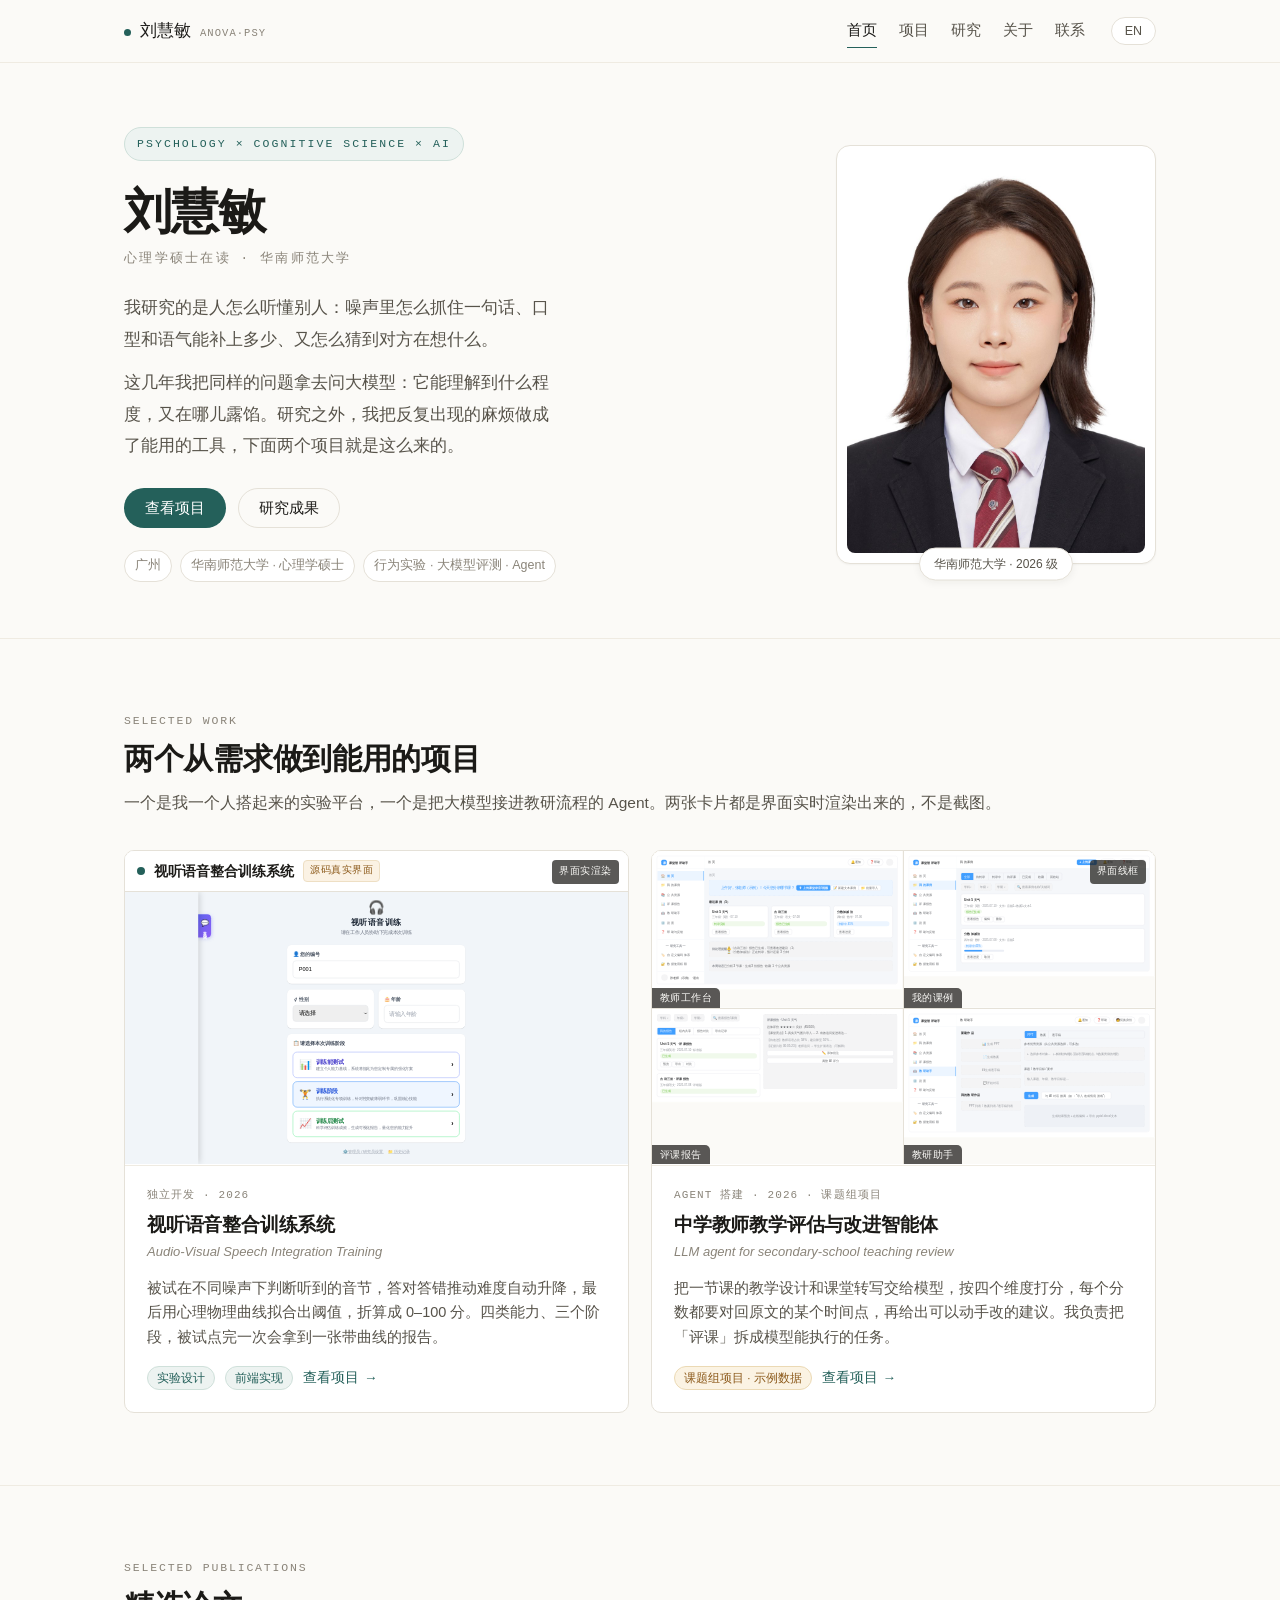
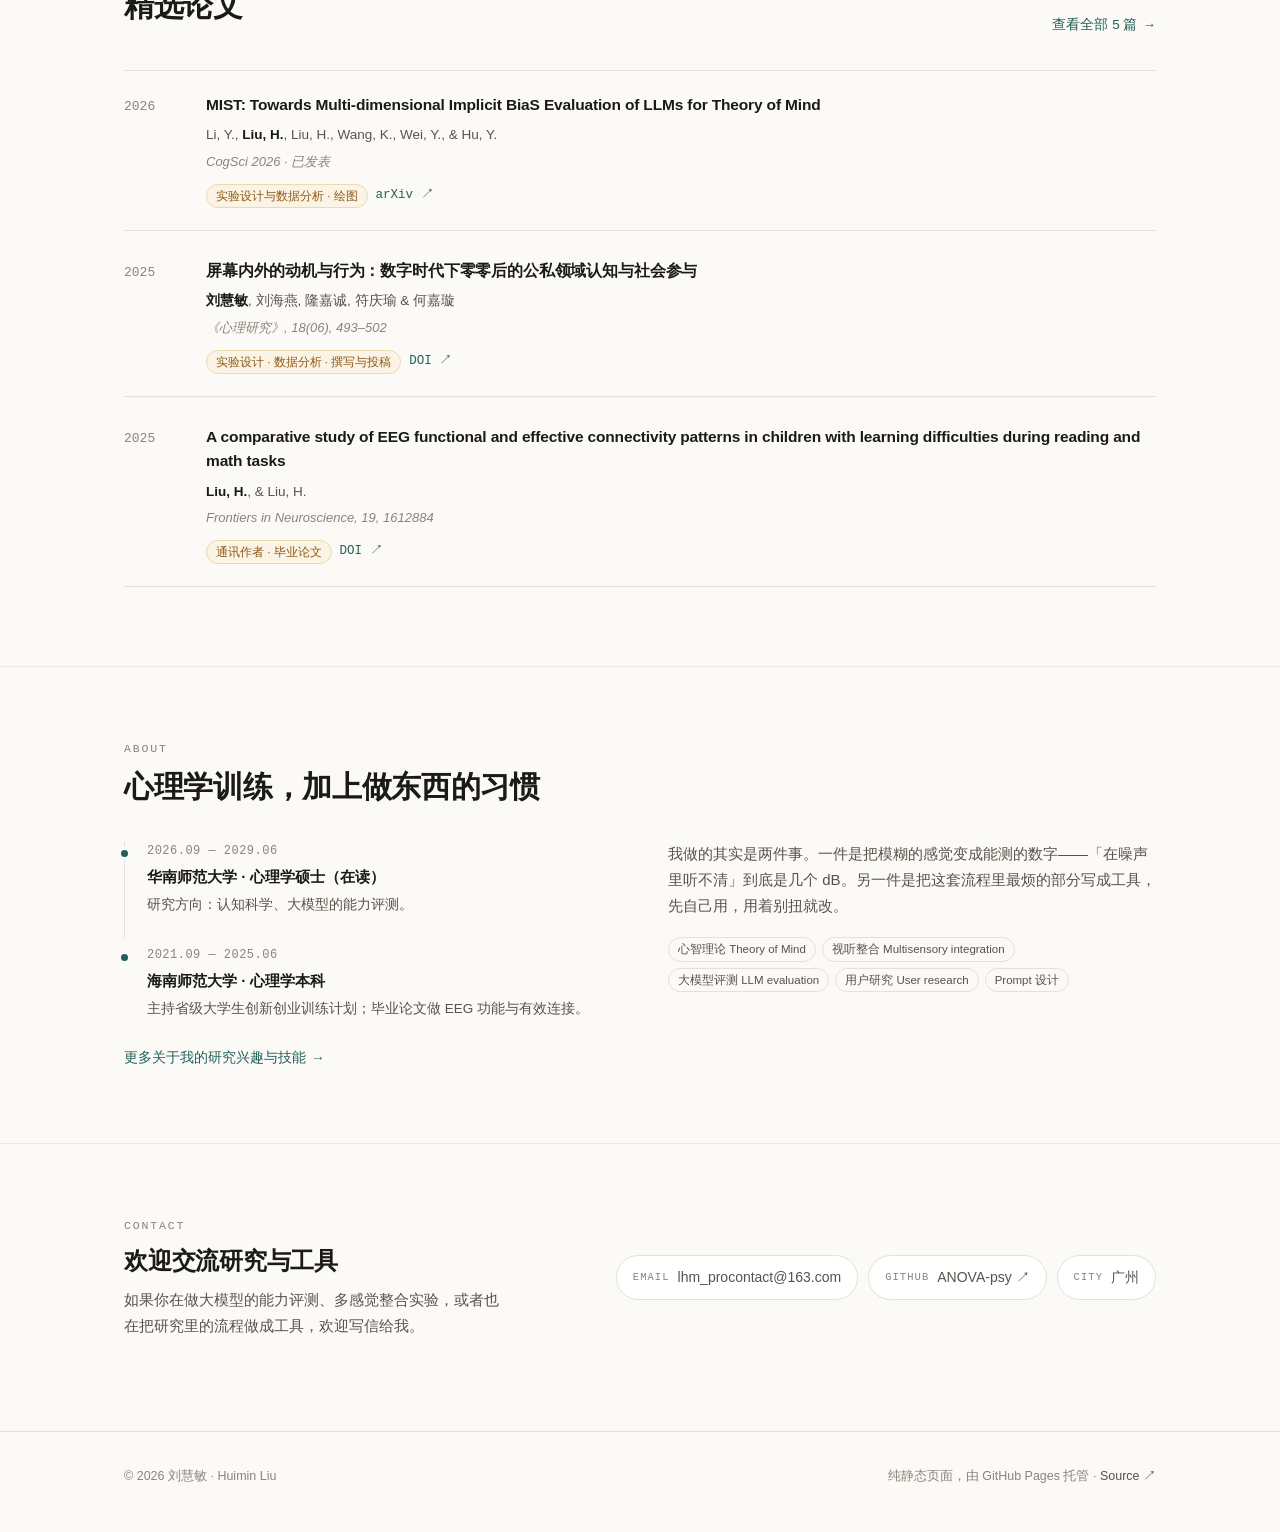
==== index.html @ e1149c8c "fix: 首页教师卡改用线框总览并去掉溢出滚动条" ====
<!DOCTYPE html>
<html lang="zh-CN" data-lang="zh">
<head>
<meta charset="UTF-8">
<meta name="viewport" content="width=device-width, initial-scale=1.0">
<title>刘慧敏 · Huimin Liu — Psychology × Cognitive Science × AI</title>
<meta name="description" content="刘慧敏，华南师范大学心理学硕士在读。研究方向为大模型心智理论与社会认知评估；独立开发视听语音整合训练实验平台，设计面向中学教师的教学评估与改进智能体。">
<meta name="author" content="Huimin Liu">
<meta property="og:type" content="website">
<meta property="og:title" content="刘慧敏 · Psychology × Cognitive Science × AI">
<meta property="og:description" content="心理学硕士在读，认知科学与 AI 交叉背景。用实验验证问题，把研究需求做成能用的工具。">
<meta property="og:image" content="assets/images/profile/portrait.jpg">
<link rel="icon" href="data:image/svg+xml,%3Csvg xmlns='http://www.w3.org/2000/svg' viewBox='0 0 32 32'%3E%3Crect width='32' height='32' rx='7' fill='%2324605A'/%3E%3Ctext x='16' y='23' font-size='17' fill='%23FBFAF7' text-anchor='middle' font-family='Georgia,serif'%3EA%3C/text%3E%3C/svg%3E">
<link rel="stylesheet" href="assets/css/style.css">
</head>
<body>

<header class="site-header">
  <div class="wrap nav-inner">
    <a class="brand" href="index.html">
      <span class="dot" aria-hidden="true"></span>刘慧敏<span class="en" style="font-family:var(--sans)"> Huimin Liu</span>
      <small>ANOVA·PSY</small>
    </a>
    <button class="nav-toggle" type="button" aria-expanded="false" aria-controls="nav-links">
      <span class="zh">菜单</span><span class="en">Menu</span>
    </button>
    <nav class="nav-links" id="nav-links" aria-label="主导航">
      <a href="index.html" aria-current="page"><span class="zh">首页</span><span class="en">Home</span></a>
      <a href="index.html#projects"><span class="zh">项目</span><span class="en">Projects</span></a>
      <a href="research/index.html"><span class="zh">研究</span><span class="en">Research</span></a>
      <a href="about.html"><span class="zh">关于</span><span class="en">About</span></a>
      <a href="index.html#contact"><span class="zh">联系</span><span class="en">Contact</span></a>
    </nav>
    <div class="nav-tools">
      <button class="lang-btn" type="button" aria-label="Switch to English">EN</button>
    </div>
  </div>
</header>

<main>

  <!-- ============ Hero ============ -->
  <section class="hero">
    <div class="wrap hero-grid">
      <div>
        <span class="hero-eyebrow">Psychology × Cognitive Science × AI</span>
        <h1><span class="zh">刘慧敏</span><span class="en">Huimin Liu</span></h1>
        <span class="name-en zh">心理学硕士在读 · 华南师范大学</span>
        <span class="name-en en">M.A. Student in Psychology · South China Normal University</span>

        <p class="hero-lede">
          <span class="zh">我研究的是人怎么听懂别人：噪声里怎么抓住一句话、口型和语气能补上多少、又怎么猜到对方在想什么。</span>
          <span class="en">I study how people understand each other — how you catch a sentence in noise, how much mouth shape and tone fill in, and how you guess what someone is thinking.</span>
        </p>
        <p class="hero-lede">
          <span class="zh">这几年我把同样的问题拿去问大模型：它能理解到什么程度，又在哪儿露馅。研究之外，我把反复出现的麻烦做成了能用的工具，下面两个项目就是这么来的。</span>
          <span class="en">Lately I put the same questions to large language models: how far their understanding goes, and where it breaks. Outside the lab I turn recurring friction into working tools — the two projects below came out of that.</span>
        </p>

        <div class="btn-row hero-actions">
          <a class="btn btn--primary" href="#projects">
            <span class="zh">查看项目</span><span class="en">View projects</span>
          </a>
          <a class="btn btn--ghost" href="research/index.html">
            <span class="zh">研究成果</span><span class="en">Research &amp; publications</span>
          </a>
        </div>

        <div class="hero-meta">
          <span><span class="zh">广州</span><span class="en">Guangzhou, China</span></span>
          <span><span class="zh">华南师范大学 · 心理学硕士</span><span class="en">M.A. in Psychology, SCNU</span></span>
          <span><span class="zh">行为实验 · 大模型评测 · Agent</span><span class="en">Behavioural experiments · LLM evaluation · Agents</span></span>
        </div>
      </div>

      <div class="portrait-card">
        <div class="portrait-frame">
          <img src="assets/images/profile/portrait.jpg" alt="刘慧敏的个人照片" width="810" height="1080" fetchpriority="high">
        </div>
        <span class="portrait-badge"><span class="zh">华南师范大学 · 2026 级</span><span class="en">SCNU · Cohort 2026</span></span>
      </div>
    </div>
  </section>

  <!-- ============ 精选项目 ============ -->
  <section class="section" id="projects">
    <div class="wrap">
      <div class="sec-head sec-head--row reveal">
        <div>
          <span class="eyebrow">Selected Work</span>
          <h2><span class="zh">两个从需求做到能用的项目</span><span class="en">Two projects, from a real need to something usable</span></h2>
          <p>
            <span class="zh">一个是我一个人搭起来的实验平台，一个是把大模型接进教研流程的 Agent。两张卡片都是界面实时渲染出来的，不是截图。</span>
            <span class="en">One is an experiment platform I built on my own; the other puts an LLM into a real teaching-review workflow. Both cards render the real interface live, not as screenshots.</span>
          </p>
        </div>
      </div>

      <div class="projects-grid">

        <!-- 项目一 -->
        <article class="card project-card reveal">
          <div class="card-cover card-cover--live">
            <span class="card-cover-tag"><span class="zh">交互演示</span><span class="en">Live demo</span></span>
            <iframe src="demos/audio-visual/index.html?embed=1" title="视听语音整合训练系统的入口界面：被试编号、基本信息与三个训练阶段" loading="lazy" tabindex="-1" aria-hidden="true"></iframe>
            <span class="live-note"><span class="zh">界面实渲染</span><span class="en">Live UI</span></span>
          </div>
          <div class="card-body">
            <div class="card-kicker"><span class="zh">独立开发 · 2026</span><span class="en">Solo build · 2026</span></div>
            <h3 class="card-title"><a href="projects/audio-visual-training.html"><span class="zh">视听语音整合训练系统</span><span class="en">Audio-Visual Integration Training System</span></a></h3>
            <p class="card-sub">Audio-Visual Speech Integration Training</p>
            <p class="card-desc">
              <span class="zh">被试在不同噪声下判断听到的音节，答对答错推动难度自动升降，最后用心理物理曲线拟合出阈值，折算成 0–100 分。四类能力、三个阶段，被试点完一次会拿到一张带曲线的报告。</span>
              <span class="en">Listeners identify syllables under varying noise; responses move the difficulty up and down, and a psychometric curve turns the result into a threshold and a 0–100 score. Four abilities, three phases, one report with its curves.</span>
            </p>
            <div class="card-foot">
              <span class="tag tag--moss"><span class="zh">实验设计</span><span class="en">Experiment design</span></span>
              <span class="tag tag--moss"><span class="zh">前端实现</span><span class="en">Front-end</span></span>
              <a class="card-link" href="projects/audio-visual-training.html"><span class="zh">查看项目</span><span class="en">View project</span></a>
            </div>
          </div>
        </article>

        <!-- 项目二 -->
        <article class="card project-card reveal">
          <div class="card-cover card-cover--live">
            <span class="card-cover-tag"><span class="zh">交互演示</span><span class="en">Live demo</span></span>
            <iframe src="demos/teacher-agent/overview.html" title="教研智能体的四个界面线框：教师工作台、我的课例、评课报告、教研助手" loading="lazy" tabindex="-1" aria-hidden="true"></iframe>
            <span class="live-note"><span class="zh">界面线框</span><span class="en">Wireframe</span></span>
          </div>
          <div class="card-body">
            <div class="card-kicker"><span class="zh">Agent 搭建 · 2026 · 课题组项目</span><span class="en">Agent build · 2026 · Lab project</span></div>
            <h3 class="card-title"><a href="projects/teacher-agent.html"><span class="zh">中学教师教学评估与改进智能体</span><span class="en">Teaching Evaluation &amp; Improvement Agent</span></a></h3>
            <p class="card-sub">LLM agent for secondary-school teaching review</p>
            <p class="card-desc">
              <span class="zh">把一节课的教学设计和课堂转写交给模型，按四个维度打分，每个分数都要对回原文的某个时间点，再给出可以动手改的建议。我负责把「评课」拆成模型能执行的任务。</span>
              <span class="en">Lesson plans and transcripts go in; four dimension scores come out, each pinned to a timestamp in the transcript, followed by changes a teacher can act on. My part was breaking "lesson review" into steps a model can execute.</span>
            </p>
            <div class="card-foot">
              <span class="tag tag--role"><span class="zh">课题组项目 · 示例数据</span><span class="en">Lab project · sample data</span></span>
              <a class="card-link" href="projects/teacher-agent.html"><span class="zh">查看项目</span><span class="en">View project</span></a>
            </div>
          </div>
        </article>
      </div>
    </div>
  </section>

  <!-- ============ 论文 ============ -->
  <section class="section" id="publications">
    <div class="wrap">
      <div class="sec-head sec-head--row reveal">
        <div>
          <span class="eyebrow">Selected Publications</span>
          <h2><span class="zh">精选论文</span><span class="en">Selected publications</span></h2>
        </div>
        <a class="card-link" href="research/index.html#all"><span class="zh">查看全部 5 篇</span><span class="en">All 5 publications</span></a>
      </div>

      <ul class="pub-list reveal">
        <li class="pub-item">
          <div class="pub-year">2026</div>
          <div class="pub-body">
            <h3>MIST: Towards Multi-dimensional Implicit BiaS Evaluation of LLMs for Theory of Mind</h3>
            <p class="pub-authors">Li, Y., <span class="me">Liu, H.</span>, Liu, H., Wang, K., Wei, Y., &amp; Hu, Y.</p>
            <p class="pub-venue"><span class="zh">CogSci 2026 · 已发表</span><span class="en">CogSci 2026 · published</span></p>
            <div class="pub-foot">
              <span class="tag tag--role"><span class="zh">实验设计与数据分析 · 绘图</span><span class="en">Design · analysis · figures</span></span>
              <a class="pub-link" href="https://arxiv.org/abs/2506.14161" target="_blank" rel="noopener">arXiv ↗</a>
            </div>
          </div>
        </li>

        <li class="pub-item">
          <div class="pub-year">2025</div>
          <div class="pub-body">
            <h3>屏幕内外的动机与行为：数字时代下零零后的公私领域认知与社会参与</h3>
            <p class="pub-authors"><span class="me">刘慧敏</span>, 刘海燕, 隆嘉诚, 符庆瑜 &amp; 何嘉璇</p>
            <p class="pub-venue"><span class="zh">《心理研究》, 18(06), 493–502</span><span class="en">Psychological Research, 18(06), 493–502</span></p>
            <div class="pub-foot">
              <span class="tag tag--role"><span class="zh">实验设计 · 数据分析 · 撰写与投稿</span><span class="en">Design · analysis · writing</span></span>
              <a class="pub-link" href="https://doi.org/10.19988/j.cnki.issn.2095-1159.2025.06.002" target="_blank" rel="noopener">DOI ↗</a>
            </div>
          </div>
        </li>

        <li class="pub-item">
          <div class="pub-year">2025</div>
          <div class="pub-body">
            <h3>A comparative study of EEG functional and effective connectivity patterns in children with learning difficulties during reading and math tasks</h3>
            <p class="pub-authors"><span class="me">Liu, H.</span>, &amp; Liu, H.</p>
            <p class="pub-venue">Frontiers in Neuroscience, 19, 1612884</p>
            <div class="pub-foot">
              <span class="tag tag--role"><span class="zh">通讯作者 · 毕业论文</span><span class="en">Corresponding author · thesis</span></span>
              <a class="pub-link" href="https://doi.org/10.3389/fnins.2025.1612884" target="_blank" rel="noopener">DOI ↗</a>
            </div>
          </div>
        </li>
      </ul>
    </div>
  </section>

  <!-- ============ About 摘要 ============ -->
  <section class="section" id="about">
    <div class="wrap">
      <div class="sec-head reveal">
        <span class="eyebrow">About</span>
        <h2><span class="zh">心理学训练，加上做东西的习惯</span><span class="en">Psychology training, with a habit of building things</span></h2>
      </div>

      <div class="hero-grid" style="grid-template-columns:minmax(0,1fr) minmax(0,1fr); align-items:start;">
        <div class="reveal">
          <ul class="timeline">
            <li>
              <div class="tl-when">2026.09 — 2029.06</div>
              <div class="tl-what"><span class="zh">华南师范大学 · 心理学硕士（在读）</span><span class="en">South China Normal University · M.A. in Psychology</span></div>
              <div class="tl-desc"><span class="zh">研究方向：认知科学、大模型的能力评测。</span><span class="en">Focus: cognitive science and capability evaluation of LLMs.</span></div>
            </li>
            <li>
              <div class="tl-when">2021.09 — 2025.06</div>
              <div class="tl-what"><span class="zh">海南师范大学 · 心理学本科</span><span class="en">Hainan Normal University · B.Sc. in Psychology</span></div>
              <div class="tl-desc"><span class="zh">主持省级大学生创新创业训练计划；毕业论文做 EEG 功能与有效连接。</span><span class="en">Led a provincial undergraduate innovation project; thesis on EEG connectivity.</span></div>
            </li>
          </ul>
          <p style="margin-top:22px">
            <a class="card-link" href="about.html"><span class="zh">更多关于我的研究兴趣与技能</span><span class="en">More on interests and skills</span></a>
          </p>
        </div>

        <div class="reveal">
          <p class="prose" style="font-size:15px">
            <span class="zh">我做的其实是两件事。一件是把模糊的感觉变成能测的数字——「在噪声里听不清」到底是几个 dB。另一件是把这套流程里最烦的部分写成工具，先自己用，用着别扭就改。</span>
            <span class="en">Two things, mostly. One is turning a vague impression into a number — "hard to hear in noise" is really a threshold in dB. The other is writing the most annoying part of that workflow into a tool, using it myself first, and fixing whatever feels wrong.</span>
          </p>
          <div class="tag-row" style="margin-top:18px">
            <span class="tag">心智理论 Theory of Mind</span>
            <span class="tag">视听整合 Multisensory integration</span>
            <span class="tag">大模型评测 LLM evaluation</span>
            <span class="tag">用户研究 User research</span>
            <span class="tag">Prompt 设计</span>
          </div>
        </div>
      </div>
    </div>
  </section>

  <!-- ============ 联系 ============ -->
  <section class="section" id="contact">
    <div class="wrap">
      <div class="contact-grid reveal">
        <div>
          <span class="eyebrow">Contact</span>
          <h2 style="margin-bottom:10px"><span class="zh">欢迎交流研究与工具</span><span class="en">Happy to talk research and tools</span></h2>
          <p style="color:var(--ink-2); font-size:15px; max-width:46ch">
            <span class="zh">如果你在做大模型的能力评测、多感觉整合实验，或者也在把研究里的流程做成工具，欢迎写信给我。</span>
            <span class="en">If you work on LLM capability evaluation, multisensory experiments, or turning research workflows into tools, email is the best way to reach me.</span>
          </p>
        </div>
        <div class="contact-links">
          <a class="contact-item" href="mailto:lhm_procontact@163.com"><span class="k">Email</span>lhm_procontact@163.com</a>
          <a class="contact-item" href="https://github.com/ANOVA-psy" target="_blank" rel="noopener"><span class="k">GitHub</span>ANOVA-psy ↗</a>
          <span class="contact-item"><span class="k">City</span><span class="zh">广州</span><span class="en">Guangzhou</span></span>
        </div>
      </div>
    </div>
  </section>

</main>

<footer class="site-footer">
  <div class="wrap footer-inner">
    <span>© 2026 刘慧敏 · Huimin Liu</span>
    <span>
      <span class="zh">纯静态页面，由 GitHub Pages 托管 · </span>
      <span class="en">Static site hosted on GitHub Pages · </span>
      <a href="https://github.com/ANOVA-psy/ANOVA-psy.github.io" target="_blank" rel="noopener">Source ↗</a>
    </span>
  </div>
</footer>

<script src="assets/js/main.js"></script>
</body>
</html>
---- assets/css/style.css ----
/* =========================================================
   ANOVA-psy.github.io — 全站样式
   设计：暖白纸感 + 低饱和墨绿 | 无外部依赖 | 系统字体
   ========================================================= */

:root {
  --paper: #FBFAF7;
  --paper-2: #F5F3ED;
  --card: #FFFFFF;
  --ink: #1B1A17;
  --ink-2: #57534A;
  --ink-3: #8A8479;
  --line: #E5E1D8;
  --line-2: #EFEBE2;
  --moss: #24605A;
  --moss-dark: #1C4E49;
  --moss-tint: #EDF3F1;
  --amber: #8C5A1B;
  --amber-tint: #FBF3E3;
  --amber-line: #EBD9B4;
  --radius: 10px;
  --radius-sm: 7px;
  --wrap: 1080px;
  --sans: -apple-system, BlinkMacSystemFont, "Segoe UI", "PingFang SC", "Hiragino Sans GB", "Microsoft YaHei", sans-serif;
  --serif: Georgia, "Songti SC", "Noto Serif SC", "Source Han Serif SC", serif;
  --mono: ui-monospace, SFMono-Regular, Menlo, Consolas, "Liberation Mono", monospace;
}

/* ---------- base ---------- */
*, *::before, *::after { box-sizing: border-box; }

html { scroll-behavior: smooth; scroll-padding-top: 84px; }

body {
  margin: 0;
  background: var(--paper);
  color: var(--ink);
  font-family: var(--sans);
  font-size: 16px;
  line-height: 1.75;
  -webkit-font-smoothing: antialiased;
  text-rendering: optimizeLegibility;
}

img { max-width: 100%; display: block; height: auto; }

a { color: var(--moss); text-decoration: none; }
a:hover { text-decoration: underline; text-underline-offset: 3px; }

h1, h2, h3, h4 { font-family: var(--serif); font-weight: 600; line-height: 1.28; margin: 0; letter-spacing: -0.01em; }

p { margin: 0 0 1em; }
p:last-child { margin-bottom: 0; }

ul { margin: 0; padding-left: 1.15em; }
li { margin-bottom: .4em; }

:focus-visible { outline: 2px solid var(--moss); outline-offset: 3px; border-radius: 3px; }

::selection { background: #CFE0DA; }

/* ---------- 双语 ---------- */
[data-lang="zh"] .en { display: none !important; }
[data-lang="en"] .zh { display: none !important; }

/* ---------- 布局 ---------- */
.wrap { width: 100%; max-width: var(--wrap); margin: 0 auto; padding: 0 24px; }
.section { padding: 72px 0; border-top: 1px solid var(--line-2); }
.section:first-of-type { border-top: 0; }
.section--tight { padding: 48px 0; }

.sec-head { margin-bottom: 34px; max-width: 62ch; }
.eyebrow {
  display: block;
  font-family: var(--mono);
  font-size: 11.5px;
  letter-spacing: .16em;
  text-transform: uppercase;
  color: var(--ink-3);
  margin-bottom: 10px;
}
.sec-head h2 { font-size: clamp(1.4rem, 2.4vw, 1.85rem); margin-bottom: 10px; }
.sec-head p { color: var(--ink-2); font-size: 15.5px; }
.sec-head--row { display: flex; align-items: flex-end; justify-content: space-between; gap: 24px; max-width: none; flex-wrap: wrap; }

/* ---------- 顶部导航 ---------- */
.site-header {
  position: sticky; top: 0; z-index: 50;
  background: rgba(251, 250, 247, .88);
  backdrop-filter: saturate(1.4) blur(10px);
  border-bottom: 1px solid var(--line-2);
}
.nav-inner { display: flex; align-items: center; gap: 26px; height: 62px; }
.brand { display: flex; align-items: baseline; gap: 9px; font-family: var(--serif); font-size: 17px; color: var(--ink); text-decoration: none; }
.brand:hover { text-decoration: none; }
.brand .dot { width: 7px; height: 7px; border-radius: 50%; background: var(--moss); display: inline-block; }
.brand small { font-family: var(--mono); font-size: 10.5px; color: var(--ink-3); letter-spacing: .1em; }

.nav-links { display: flex; align-items: center; gap: 22px; margin-left: auto; }
.nav-links a { color: var(--ink-2); font-size: 14.5px; padding: 4px 0; border-bottom: 1.5px solid transparent; }
.nav-links a:hover { color: var(--ink); text-decoration: none; border-bottom-color: var(--line); }
.nav-links a[aria-current="page"] { color: var(--ink); border-bottom-color: var(--moss); }

.nav-tools { display: flex; align-items: center; gap: 10px; }
.lang-btn, .nav-toggle {
  font: 500 12.5px/1 var(--sans);
  color: var(--ink-2);
  background: var(--card);
  border: 1px solid var(--line);
  border-radius: 999px;
  padding: 7px 13px;
  cursor: pointer;
  transition: border-color .15s, color .15s, background .15s;
}
.lang-btn:hover, .nav-toggle:hover { border-color: var(--moss); color: var(--moss); }
.nav-toggle { display: none; }

@media (max-width: 860px) {
  .nav-toggle { display: inline-block; }
  .nav-links {
    position: absolute; left: 0; right: 0; top: 62px;
    flex-direction: column; align-items: stretch; gap: 0;
    background: var(--card); border-bottom: 1px solid var(--line);
    padding: 8px 24px 16px; margin: 0; display: none;
  }
  .nav-links[data-open="true"] { display: flex; }
  .nav-links a { padding: 11px 0; border-bottom: 1px solid var(--line-2); font-size: 15px; }
  .nav-inner { gap: 12px; }
  .brand small { display: none; }
}

/* ---------- 按钮 ---------- */
.btn {
  display: inline-flex; align-items: center; gap: 8px;
  font-size: 14.5px; font-weight: 500; line-height: 1;
  padding: 12px 20px; border-radius: 999px;
  border: 1px solid transparent; cursor: pointer;
  transition: background .16s, border-color .16s, color .16s, transform .16s;
}
.btn:hover { text-decoration: none; transform: translateY(-1px); }
.btn--primary { background: var(--moss); color: #fff; }
.btn--primary:hover { background: var(--moss-dark); }
.btn--ghost { background: transparent; color: var(--ink); border-color: var(--line); }
.btn--ghost:hover { border-color: var(--ink-3); background: var(--card); }
.btn--sm { font-size: 13px; padding: 9px 15px; }
.btn-row { display: flex; flex-wrap: wrap; gap: 12px; }

/* ---------- Hero ---------- */
.hero { padding: 64px 0 56px; }
.hero-grid { display: grid; grid-template-columns: minmax(0, 1fr) 320px; gap: 56px; align-items: center; }
.hero-eyebrow {
  display: inline-block; font-family: var(--mono); font-size: 11.5px; letter-spacing: .18em;
  text-transform: uppercase; color: var(--moss);
  background: var(--moss-tint); border: 1px solid #CFE0DA;
  padding: 6px 12px; border-radius: 999px; margin-bottom: 20px;
}
.hero h1 { font-size: clamp(2.1rem, 4.6vw, 3rem); margin-bottom: 6px; letter-spacing: -0.02em; }
.hero .name-en { font-family: var(--mono); font-size: 12.5px; letter-spacing: .18em; color: var(--ink-3); text-transform: uppercase; margin-bottom: 22px; display: block; }
.hero-lede { font-size: 17px; line-height: 1.85; color: var(--ink-2); max-width: 46ch; margin-bottom: 12px; }
.hero-lede strong { color: var(--ink); font-weight: 600; }
.hero-actions { margin: 26px 0 22px; }
.hero-meta { display: flex; flex-wrap: wrap; gap: 8px; font-size: 12.5px; color: var(--ink-3); }
/* 只作用于直接子级，否则内层 .zh / .en 也会被套上边框，出现胶囊套胶囊 */
.hero-meta > span { border: 1px solid var(--line); background: var(--card); padding: 4px 10px; border-radius: 999px; }
.hero-meta > span > span { border: 0; background: none; padding: 0; border-radius: 0; }

.portrait-card { position: relative; }
.portrait-frame {
  border: 1px solid var(--line); background: var(--card);
  border-radius: 14px; padding: 10px; box-shadow: 0 1px 2px rgba(27,26,23,.04);
}
.portrait-frame img { border-radius: 8px; width: 100%; aspect-ratio: 3 / 4; object-fit: cover; object-position: 50% 22%; }
.portrait-badge {
  position: absolute; left: 50%; transform: translate(-50%, 50%);
  bottom: 0; white-space: nowrap;
  font-size: 12px; color: var(--ink-2); background: var(--card);
  border: 1px solid var(--line); border-radius: 999px; padding: 5px 14px;
  box-shadow: 0 2px 8px rgba(27,26,23,.06);
}
@media (max-width: 900px) {
  .hero-grid { grid-template-columns: 1fr; gap: 36px; }
  .portrait-card { max-width: 260px; }
  .hero { padding: 40px 0; }
}

/* ---------- 卡片通用 ---------- */
.card {
  background: var(--card); border: 1px solid var(--line); border-radius: var(--radius);
  transition: border-color .18s, box-shadow .18s, transform .18s;
}
a.card { display: block; color: inherit; }
a.card:hover { text-decoration: none; border-color: #C9DBD6; box-shadow: 0 6px 18px rgba(27,26,23,.07); transform: translateY(-2px); }
a.card:hover .card-title { color: var(--moss); }
a.card:hover .card-cover img { transform: scale(1.015); }

/* 项目卡 */
.projects-grid { display: grid; grid-template-columns: repeat(2, minmax(0, 1fr)); gap: 22px; }
.project-card { overflow: hidden; display: flex; flex-direction: column; }
/* 封面按截图内容区裁切：原图 1080×630，顶部 68px 是浏览器工具栏，裁掉后留 1080×562 */
.card-cover { position: relative; background: var(--paper-2); overflow: hidden; border-bottom: 1px solid var(--line-2); aspect-ratio: 2145 / 1096; }
.card-cover img { width: 103%; max-width: none; height: auto; display: block; margin-top: -8.6%; transition: transform .4s ease; }
.card-cover--svg img { width: 100%; height: 100%; margin-top: 0; object-fit: cover; }

/* 实时渲染的可交互封面：iframe 直接铺满，点击可直接操作 */
.card-cover--live { aspect-ratio: 16 / 10; background: var(--paper-2); }.card-cover--live iframe { position: absolute; inset: 0; width: 100%; height: 100%; border: 0; display: block; background: var(--card); pointer-events: none; }
.card-cover--live .live-note {
  position: absolute; right: 9px; top: 9px; pointer-events: none;
  font-family: var(--mono); font-size: 10px; letter-spacing: .06em;
  background: rgba(27,26,23,.72); color: #FBFAF7; border-radius: 4px; padding: 3px 7px;
}
.project-card:hover .card-title { color: var(--moss); }
.project-card .card-title a { color: inherit; }
.project-card .card-title a:hover { text-decoration: underline; text-underline-offset: 3px; }
.card-cover-tag {
  position: absolute; top: 10px; left: 10px;
  font-family: var(--mono); font-size: 10.5px; letter-spacing: .08em; text-transform: uppercase;
  background: rgba(255,255,255,.94); border: 1px solid var(--line);
  color: var(--ink-2); border-radius: 5px; padding: 3px 7px;
}
.card-body { padding: 20px 22px 22px; display: flex; flex-direction: column; flex: 1; }
.card-kicker { font-family: var(--mono); font-size: 11px; letter-spacing: .1em; text-transform: uppercase; color: var(--ink-3); margin-bottom: 8px; }
.card-title { font-size: 19px; margin-bottom: 4px; color: var(--ink); transition: color .15s; }
.card-sub { font-size: 13px; color: var(--ink-3); margin-bottom: 12px; font-style: italic; }
.card-desc { font-size: 14.5px; color: var(--ink-2); line-height: 1.7; margin-bottom: 16px; }
.card-foot { margin-top: auto; display: flex; align-items: center; gap: 10px; flex-wrap: wrap; }
.card-link { font-size: 13.5px; color: var(--moss); display: inline-flex; align-items: center; gap: 5px; }
.card-link::after { content: "→"; transition: transform .16s; }
a.card:hover .card-link::after { transform: translateX(3px); }

/* 小卡（研究方向） */
.research-grid { display: grid; grid-template-columns: repeat(3, minmax(0, 1fr)); gap: 20px; }
.research-card { padding: 22px 22px 20px; display: flex; flex-direction: column; }
.research-card h3 { font-size: 16.5px; margin-bottom: 8px; }
.research-card .q { font-size: 13.5px; color: var(--ink-2); margin-bottom: 12px; }
.research-card .role { font-size: 12.5px; color: var(--ink-3); border-top: 1px dashed var(--line); padding-top: 10px; margin-top: auto; }

/* ---------- 徽章 / 标签 ---------- */
.tag {
  display: inline-block; font-size: 11.5px; line-height: 1.6; padding: 2px 9px;
  border-radius: 999px; border: 1px solid var(--line); background: var(--paper); color: var(--ink-2);
  white-space: nowrap;
}
.tag--role { background: var(--amber-tint); border-color: var(--amber-line); color: var(--amber); }
.tag--moss { background: var(--moss-tint); border-color: #CFE0DA; color: var(--moss); }
.tag--quiet { color: var(--ink-3); }
.tag-row { display: flex; flex-wrap: wrap; gap: 6px; }

/* ---------- 论文列表 ---------- */
.pub-list { list-style: none; margin: 0; padding: 0; border-top: 1px solid var(--line); }
.pub-item {
  display: grid; grid-template-columns: 62px minmax(0, 1fr); gap: 20px;
  padding: 22px 0; border-bottom: 1px solid var(--line);
}
.pub-year { font-family: var(--mono); font-size: 13px; color: var(--ink-3); padding-top: 3px; }
.pub-body h3 { font-family: var(--sans); font-size: 15.5px; font-weight: 600; line-height: 1.55; margin-bottom: 6px; }
.pub-authors { font-size: 13.5px; color: var(--ink-2); margin-bottom: 4px; }
.pub-authors .me { color: var(--ink); font-weight: 600; }
.pub-venue { font-size: 13px; color: var(--ink-3); font-style: italic; margin-bottom: 10px; }
.pub-foot { display: flex; flex-wrap: wrap; align-items: center; gap: 8px; }
.pub-link { font-size: 12.5px; font-family: var(--mono); }
@media (max-width: 620px) {
  .pub-item { grid-template-columns: 1fr; gap: 6px; }
  .pub-year { padding-top: 0; }
}

/* ---------- 时间线 ---------- */
.timeline { list-style: none; margin: 0; padding: 0; }
.timeline li { position: relative; padding: 0 0 22px 22px; border-left: 1px solid var(--line); }
.timeline li:last-child { padding-bottom: 0; border-left-color: transparent; }
.timeline li::before {
  content: ""; position: absolute; left: -4px; top: 9px;
  width: 7px; height: 7px; border-radius: 50%; background: var(--moss); box-shadow: 0 0 0 3px var(--paper);
}
.tl-when { font-family: var(--mono); font-size: 12px; color: var(--ink-3); letter-spacing: .04em; }
.tl-what { font-size: 15px; font-weight: 600; margin: 2px 0 3px; }
.tl-desc { font-size: 13.5px; color: var(--ink-2); }

/* ---------- 技能分组 ---------- */
.skill-groups { display: grid; grid-template-columns: repeat(3, minmax(0, 1fr)); gap: 22px; }
.skill-group h3 { font-family: var(--sans); font-size: 13px; letter-spacing: .06em; text-transform: uppercase; color: var(--ink-3); margin-bottom: 12px; }
.skill-group ul { list-style: none; padding: 0; }
.skill-group li { font-size: 14.5px; color: var(--ink-2); padding: 7px 0; border-bottom: 1px dashed var(--line-2); }
.skill-group li:last-child { border-bottom: 0; }
@media (max-width: 800px) { .skill-groups, .research-grid { grid-template-columns: 1fr; } }

/* ---------- 技能卡（带证据链接） ---------- */
.skill-grid { display: grid; grid-template-columns: repeat(auto-fit, minmax(258px, 1fr)); gap: 12px; }
.skill-card {
  background: var(--card); border: 1px solid var(--line); border-radius: var(--radius-sm);
  padding: 15px 16px 13px; transition: border-color .18s, box-shadow .18s, transform .18s;
}
.skill-card:hover { border-color: #C9DBD6; box-shadow: 0 4px 14px rgba(27,26,23,.06); transform: translateY(-2px); }
.skill-card h3 { font-size: 14.5px; margin-bottom: 6px; color: var(--ink); }
.skill-card p { font-size: 13.2px; line-height: 1.72; color: var(--ink-2); }
.skill-card .ev {
  margin-top: 10px; padding-top: 9px; border-top: 1px dashed var(--line-2);
  font-family: var(--mono); font-size: 10.5px; letter-spacing: .04em; color: var(--ink-3);
  display: flex; flex-wrap: wrap; gap: 8px; align-items: baseline;
}
.skill-card .ev a { font-family: var(--sans); font-size: 12.5px; letter-spacing: 0; color: var(--moss); }
.skill-card .ev a:hover { text-decoration: underline; text-underline-offset: 3px; }

.sub-h {
  font-size: 12px; letter-spacing: .1em; text-transform: uppercase;
  color: var(--ink-3); font-family: var(--mono); font-weight: 500;
  margin: 26px 0 10px;
}
.sub-h:first-of-type { margin-top: 6px; }

/* ---------- 联系 ---------- */
.contact-grid { display: grid; grid-template-columns: minmax(0, 1fr) auto; gap: 32px; align-items: center; }
.contact-links { display: flex; flex-wrap: wrap; gap: 10px; }
.contact-item {
  display: inline-flex; align-items: center; gap: 8px; font-size: 14px;
  border: 1px solid var(--line); background: var(--card); border-radius: 999px; padding: 9px 16px; color: var(--ink-2);
}
.contact-item:hover { border-color: var(--moss); color: var(--moss); text-decoration: none; }
.contact-item .k { font-family: var(--mono); font-size: 10.5px; letter-spacing: .1em; text-transform: uppercase; color: var(--ink-3); }
@media (max-width: 720px) { .contact-grid { grid-template-columns: 1fr; } }

/* ---------- 页脚 ---------- */
.site-footer { border-top: 1px solid var(--line); padding: 34px 0 44px; margin-top: 20px; }
.footer-inner { display: flex; justify-content: space-between; gap: 20px; flex-wrap: wrap; font-size: 12.5px; color: var(--ink-3); }
.footer-inner a { color: var(--ink-2); }

/* =========================================================
   详情页
   ========================================================= */
.page-head { padding: 52px 0 40px; border-bottom: 1px solid var(--line-2); }
.breadcrumb { font-size: 12.5px; color: var(--ink-3); margin-bottom: 20px; display: flex; gap: 8px; align-items: center; }
.breadcrumb a { color: var(--ink-2); }
.page-head h1 { font-size: clamp(1.75rem, 3.4vw, 2.4rem); margin-bottom: 10px; }
.page-head .sub { font-size: 16px; color: var(--ink-2); max-width: 62ch; margin-bottom: 20px; }
.meta-chips { display: flex; flex-wrap: wrap; gap: 8px; margin-bottom: 22px; }
.meta-chips > span { font-size: 12.5px; color: var(--ink-2); background: var(--card); border: 1px solid var(--line); border-radius: 6px; padding: 4px 10px; }
.meta-chips > span > span { border: 0; background: none; padding: 0; border-radius: 0; font-size: inherit; color: inherit; }
.meta-chips b { font-weight: 600; color: var(--ink); }

.detail-section { padding: 52px 0; border-top: 1px solid var(--line-2); }
.detail-section h2 { font-size: clamp(1.3rem, 2.2vw, 1.6rem); margin-bottom: 8px; }
.detail-section .lede { font-size: 15px; color: var(--ink-2); max-width: 68ch; margin-bottom: 26px; }

.prose { max-width: 68ch; font-size: 15.5px; color: var(--ink-2); }
.prose h3 { font-size: 16px; margin: 26px 0 8px; color: var(--ink); }
.prose strong { color: var(--ink); font-weight: 600; }

/* 声明条 */
.notice {
  display: flex; gap: 12px; align-items: flex-start;
  background: var(--amber-tint); border: 1px solid var(--amber-line);
  border-radius: var(--radius-sm); padding: 13px 16px; font-size: 13.5px; color: #6E4A12; margin-bottom: 26px;
}
.notice strong { color: #5A3B0C; }
.notice .ico { font-size: 15px; line-height: 1.4; }

/* 工作流程步骤 */
.flow { display: grid; gap: 10px; grid-template-columns: repeat(3, minmax(0, 1fr)); margin: 0 0 8px; }
.flow--5 { grid-template-columns: repeat(5, minmax(0, 1fr)); }
.flow-step { background: var(--card); border: 1px solid var(--line); border-radius: var(--radius-sm); padding: 16px 16px 15px; position: relative; }
.flow-step::after {
  content: "→"; position: absolute; right: -12px; top: 50%; transform: translateY(-50%);
  color: var(--ink-3); font-size: 13px; background: var(--paper); padding: 0 2px;
}
.flow-step:last-child::after { display: none; }
.flow-n { font-family: var(--mono); font-size: 10.5px; color: var(--ink-3); letter-spacing: .1em; }
.flow-t { font-size: 14.5px; font-weight: 600; margin: 4px 0 4px; }
.flow-d { font-size: 12.5px; color: var(--ink-2); line-height: 1.6; }
@media (max-width: 900px) {
  .flow, .flow--5 { grid-template-columns: 1fr; gap: 8px; }
  .flow-step::after { content: "↓"; right: 50%; top: auto; bottom: -14px; transform: translateX(50%); }
}

/* 模块卡 */
.module-grid { display: grid; grid-template-columns: repeat(2, minmax(0, 1fr)); gap: 18px; }
.module { background: var(--card); border: 1px solid var(--line); border-radius: var(--radius); padding: 18px 20px; }
.module h3 { font-family: var(--sans); font-size: 15px; font-weight: 600; margin-bottom: 4px; }
.module .metric { font-family: var(--mono); font-size: 12px; color: var(--moss); margin-bottom: 8px; }
.module p { font-size: 13.5px; color: var(--ink-2); }
@media (max-width: 720px) { .module-grid { grid-template-columns: 1fr; } }

/* 截图巡览 */
.gallery { display: grid; grid-template-columns: repeat(2, minmax(0, 1fr)); gap: 20px; }
.shot { margin: 0; }
.shot button {
  display: block; width: 100%; padding: 0; border: 1px solid var(--line); border-radius: var(--radius);
  overflow: hidden; background: var(--paper-2); cursor: zoom-in; transition: border-color .16s, box-shadow .16s;
  aspect-ratio: 2145 / 1096;
}
.shot button:hover { border-color: #C9DBD6; box-shadow: 0 6px 18px rgba(27,26,23,.07); }
.shot img { width: 103%; max-width: none; height: auto; display: block; margin-top: -8.6%; }
.shot figcaption { font-size: 13px; color: var(--ink-2); margin-top: 9px; line-height: 1.6; }
.shot figcaption b { color: var(--ink); font-weight: 600; display: block; font-size: 13.5px; margin-bottom: 1px; }
.shot--full { grid-column: 1 / -1; }

/* 缩略图巡览（线框）：用真实渲染的 iframe 缩放，不伪造截图 */
.thumb-grid { display: grid; grid-template-columns: repeat(3, minmax(0, 1fr)); gap: 16px; }
.thumb { display: block; color: inherit; }
.thumb:hover { text-decoration: none; }
.thumb .frame {
  display: block;
  border: 1px solid var(--line); border-radius: var(--radius-sm); overflow: hidden;
  background: var(--paper); position: relative; width: 100%; height: 200px;
  transition: border-color .16s, box-shadow .16s, transform .16s;
}
.thumb:hover .frame { border-color: #C9DBD6; box-shadow: 0 6px 16px rgba(27,26,23,.07); transform: translateY(-2px); }
.thumb .stage {
  display: block;
  position: absolute; top: 0; left: 0; width: 1000px; height: 750px;
  transform-origin: top left; transform: scale(var(--s, .28));
}
.thumb iframe { width: 1000px; height: 1000px; border: 0; display: block; pointer-events: none; background: var(--paper); }
.thumb .cap { display: block; font-size: 13px; margin-top: 8px; }
.thumb .cap b { display: block; font-size: 13.5px; font-weight: 600; color: var(--ink); }
.thumb .cap span { color: var(--ink-3); }
@media (max-width: 860px) { .thumb-grid { grid-template-columns: repeat(2, minmax(0, 1fr)); } }
@media (max-width: 560px) { .thumb-grid { grid-template-columns: 1fr; } }

/* 引导卡（填补缩略图网格的空位） */
.thumb--cta .cta-frame {
  display: flex; align-items: center; justify-content: center; text-align: center;
  background: var(--paper-2); border-style: dashed; border-color: #D6D0C2;
}
.thumb--cta:hover .cta-frame { border-color: var(--moss); background: var(--moss-tint); }
.cta-inner { display: block; padding: 18px; }
.cta-title { display: block; font-size: 14.5px; font-weight: 600; color: var(--ink); }
.cta-sub { display: block; font-size: 12px; color: var(--ink-3); margin-top: 6px; line-height: 1.55; }
.cta-arrow { display: block; margin-top: 10px; color: var(--moss); font-size: 16px; transition: transform .16s; }
.thumb--cta:hover .cta-arrow { transform: translateX(4px); }

/* 规格表 */
.spec-table { width: 100%; border-collapse: collapse; font-size: 14px; table-layout: auto; }
.spec-table th, .spec-table td { text-align: left; padding: 11px 14px; border-bottom: 1px solid var(--line); vertical-align: top; }
.spec-table th { font-weight: 600; color: var(--ink); font-size: 13.5px; }
.spec-table thead th { color: var(--ink-3); font-size: 12px; letter-spacing: .04em; font-weight: 500; white-space: nowrap; }
.spec-table tbody th { width: 17%; }
.spec-table td:nth-child(2) { width: 20%; font-family: var(--mono); font-size: 12.5px; color: var(--ink-2); white-space: nowrap; }
.spec-table td:nth-child(3) { width: 12%; white-space: nowrap; }
.spec-table td { color: var(--ink-2); }
.spec-table tr:last-child th, .spec-table tr:last-child td { border-bottom: 0; }
.table-wrap { border: 1px solid var(--line); border-radius: var(--radius); overflow: hidden; background: var(--card); }
.table-wrap .spec-table thead th { background: var(--paper-2); }
@media (max-width: 640px) { .table-wrap { overflow-x: auto; } .spec-table { min-width: 520px; } }

/* 关键结论块 */
.callout { border-left: 3px solid var(--moss); background: var(--moss-tint); padding: 14px 18px; border-radius: 0 var(--radius-sm) var(--radius-sm) 0; font-size: 14px; color: var(--ink-2); }
.callout strong { color: var(--ink); }

/* ---------- 嵌入的可交互演示 ---------- */
.demo-frame {
  border: 1px solid var(--line); border-radius: 12px; overflow: hidden;
  background: var(--paper-2); box-shadow: 0 1px 3px rgba(27,26,23,.05);
}
.demo-frame iframe { display: block; width: 100%; height: 660px; border: 0; background: var(--paper); }
@media (max-width: 760px) {
  .demo-frame iframe { height: 800px; }
}

/* ---------- 图片查看器 ---------- */
.lightbox {
  position: fixed; inset: 0; z-index: 100; display: none;
  background: rgba(20, 19, 17, .88);
  padding: 40px 24px; overflow: auto;
}
.lightbox[open], .lightbox.is-open { display: flex; align-items: center; justify-content: center; }
.lightbox img { max-width: min(1200px, 96vw); max-height: 82vh; width: auto; border-radius: 8px; box-shadow: 0 20px 60px rgba(0,0,0,.5); }
.lb-bar { position: fixed; left: 0; right: 0; bottom: 0; padding: 14px 24px; display: flex; gap: 16px; justify-content: center; align-items: center; background: rgba(20,19,17,.72); color: #E9E5DC; font-size: 13px; }
.lb-bar button { font: 500 13px/1 var(--sans); background: transparent; color: #E9E5DC; border: 1px solid rgba(233,229,220,.4); border-radius: 999px; padding: 7px 14px; cursor: pointer; }
.lb-bar button:hover { background: rgba(233,229,220,.14); }
.lb-count { font-family: var(--mono); font-size: 12px; color: #B9B3A6; }
.lb-close { position: fixed; top: 18px; right: 20px; }

/* ---------- 动画 ---------- */
/* 未启用 JS 时 .reveal 保持可见，避免内容整体不可见 */
html.js .reveal { opacity: 0; transform: translateY(12px); transition: opacity .5s ease, transform .5s ease; }
html.js .reveal.is-in { opacity: 1; transform: none; }
html:not(.js) .reveal { opacity: 1; transform: none; }

@media (prefers-reduced-motion: reduce) {
  html { scroll-behavior: auto; }
  *, *::before, *::after { animation-duration: .001ms !important; transition-duration: .001ms !important; }
  .reveal { opacity: 1; transform: none; }
  a.card:hover, .btn:hover, .thumb:hover .frame { transform: none; }
}

/* ---------- 404 ---------- */
.err-wrap { min-height: 62vh; display: flex; flex-direction: column; justify-content: center; align-items: flex-start; }
.err-code { font-family: var(--mono); font-size: 13px; letter-spacing: .2em; color: var(--ink-3); margin-bottom: 12px; }

/* ---------- 打印 ---------- */
@media print {
  .site-header, .site-footer, .nav-toggle, .hero-actions, .btn, .lightbox, .card-link, .thumb-grid, .gallery { display: none !important; }
  body { background: #fff; color: #000; font-size: 11.5pt; }
  .section, .detail-section { padding: 14pt 0; border-top: 1px solid #ccc; page-break-inside: avoid; }
  .hero { padding: 0 0 10pt; }
  .hero-grid { grid-template-columns: 1fr 150px; gap: 18pt; }
  a { color: #000; text-decoration: none; }
  a[href^="http"]::after { content: " (" attr(href) ")"; font-size: 8.5pt; color: #555; word-break: break-all; }
  .card, .pub-item, .module { border-color: #ddd; }
  .reveal { opacity: 1 !important; transform: none !important; }
}
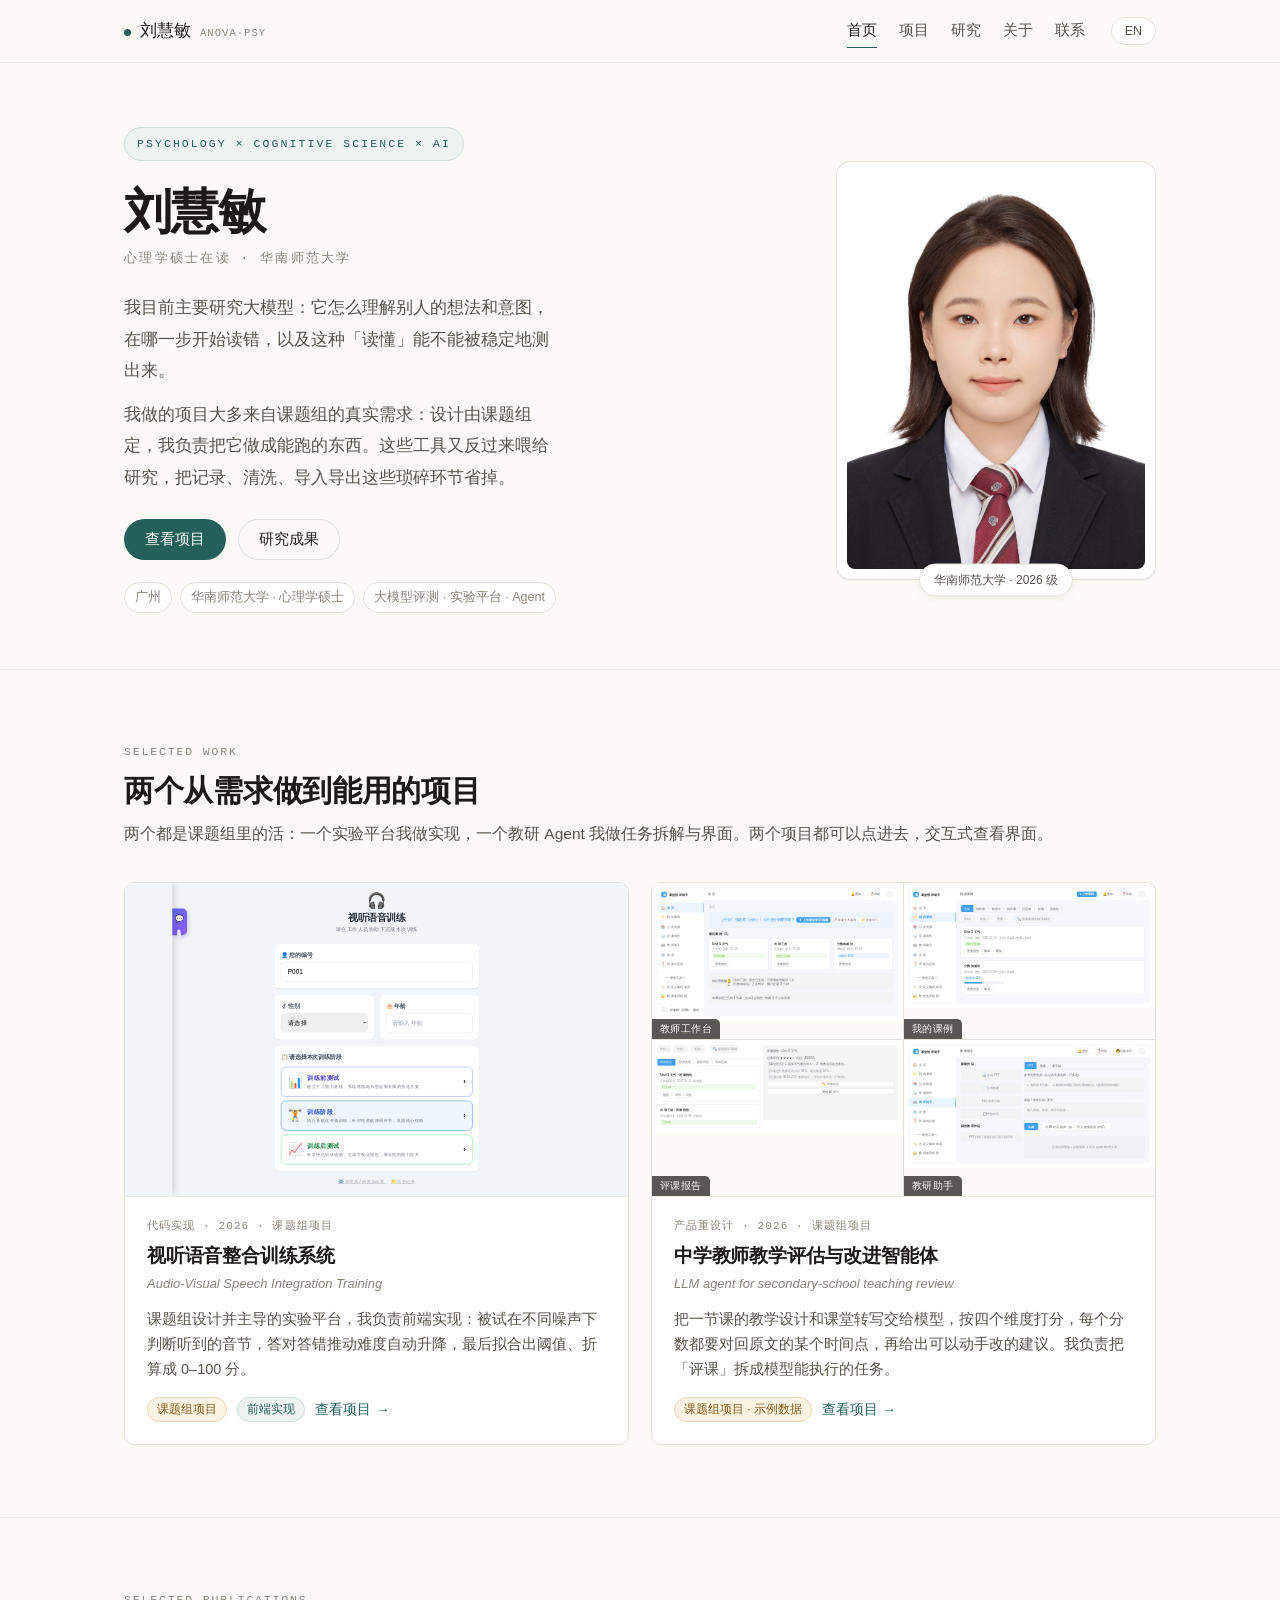
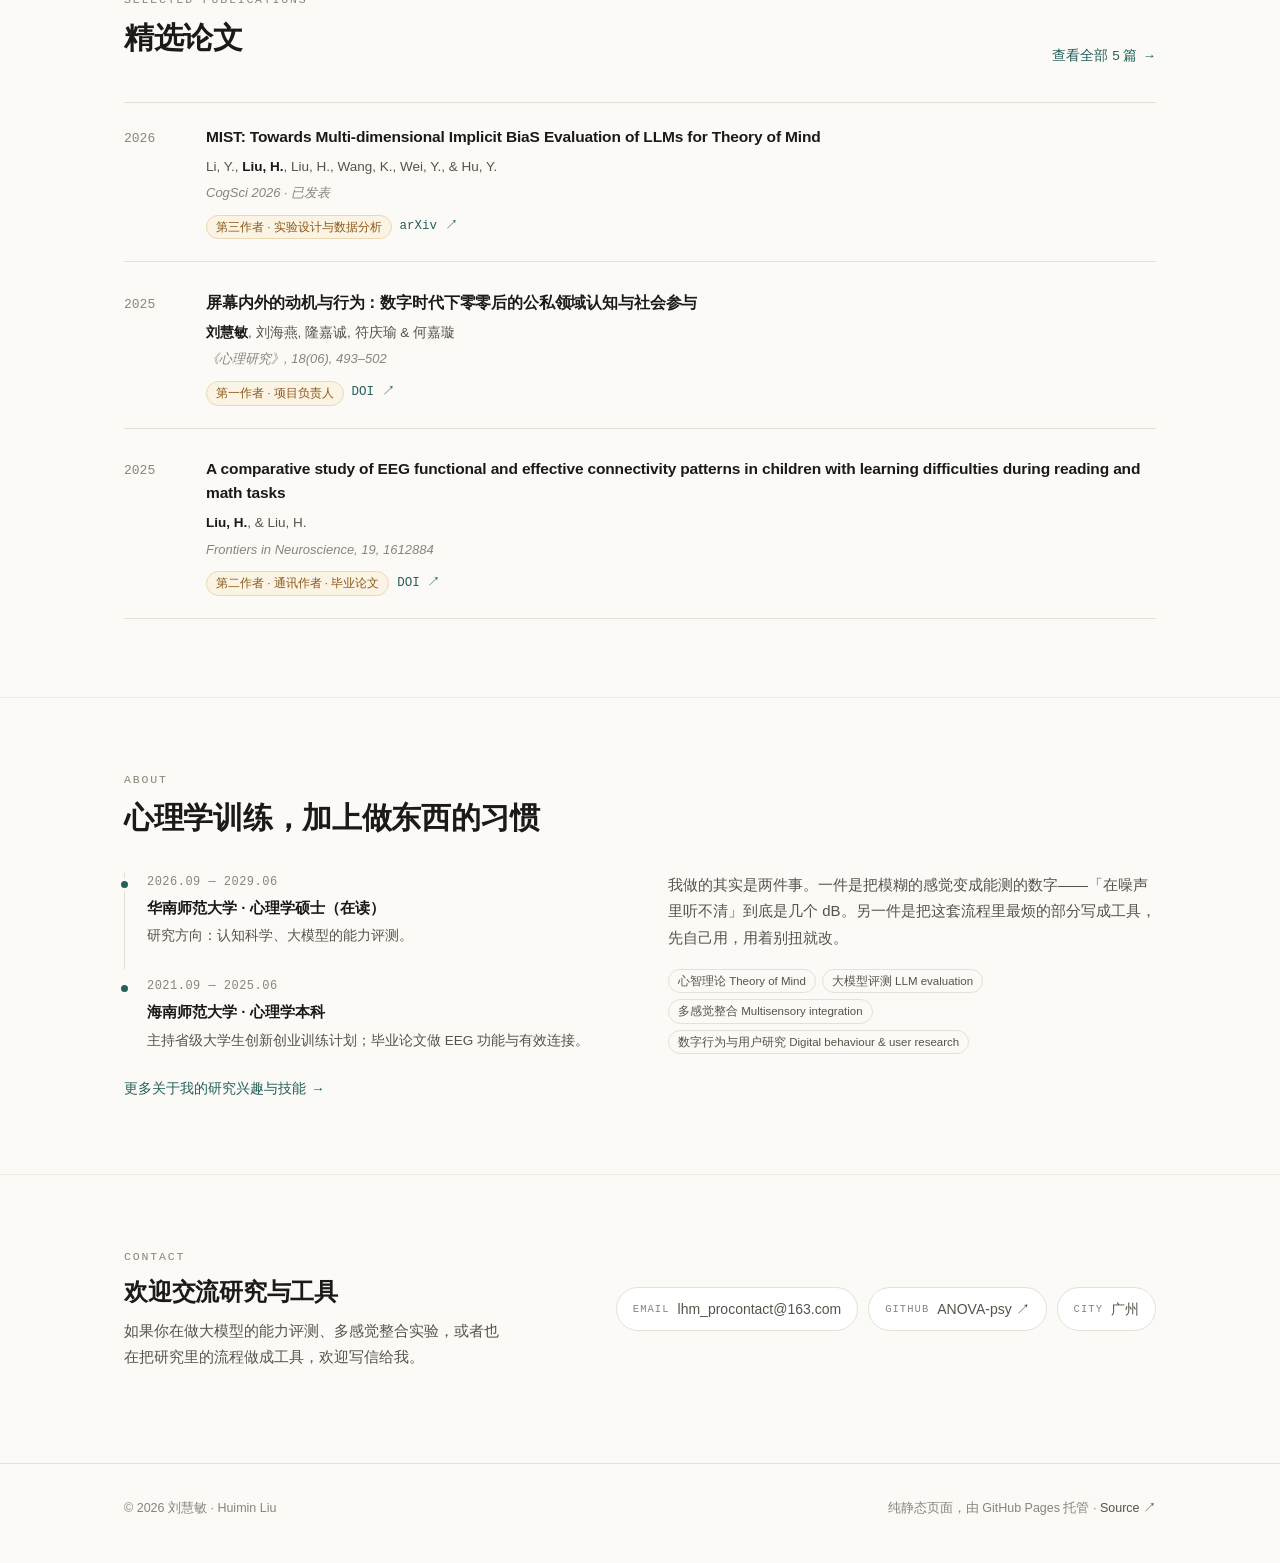
==== commit a2f6d18f: "feat: 按反馈重写简介与两个项目页，卡片去标签并统一对齐 - 首页简介改为大模型研究 + 课题组项目里的实现角色，删掉“研究人怎么听懂别人” - 项目区说明改为“可交互式查看”，卡片去掉右上角标签" ====
--- a/index.html
+++ b/index.html
@@ -49,12 +49,12 @@
         <span class="name-en en">M.A. Student in Psychology · South China Normal University</span>
 
         <p class="hero-lede">
-          <span class="zh">我研究的是人怎么听懂别人：噪声里怎么抓住一句话、口型和语气能补上多少、又怎么猜到对方在想什么。</span>
-          <span class="en">I study how people understand each other — how you catch a sentence in noise, how much mouth shape and tone fill in, and how you guess what someone is thinking.</span>
+          <span class="zh">我目前主要研究大模型：它怎么理解别人的想法和意图，在哪一步开始读错，以及这种「读懂」能不能被稳定地测出来。</span>
+          <span class="en">My current research is on large language models: how they read other people's beliefs and intentions, where that reading starts to fail, and whether it can be measured reliably.</span>
         </p>
         <p class="hero-lede">
-          <span class="zh">这几年我把同样的问题拿去问大模型：它能理解到什么程度，又在哪儿露馅。研究之外，我把反复出现的麻烦做成了能用的工具，下面两个项目就是这么来的。</span>
-          <span class="en">Lately I put the same questions to large language models: how far their understanding goes, and where it breaks. Outside the lab I turn recurring friction into working tools — the two projects below came out of that.</span>
+          <span class="zh">我做的项目大多来自课题组的真实需求：设计由课题组定，我负责把它做成能跑的东西。这些工具又反过来喂给研究，把记录、清洗、导入导出这些琐碎环节省掉。</span>
+          <span class="en">Most of the projects I work on come out of my lab's real needs: the design belongs to the team, I build the thing that runs. Those tools then feed back into the research and take the tedious parts — recording, cleaning, importing, exporting — off the table.</span>
         </p>
 
         <div class="btn-row hero-actions">
@@ -69,7 +69,7 @@
         <div class="hero-meta">
           <span><span class="zh">广州</span><span class="en">Guangzhou, China</span></span>
           <span><span class="zh">华南师范大学 · 心理学硕士</span><span class="en">M.A. in Psychology, SCNU</span></span>
-          <span><span class="zh">行为实验 · 大模型评测 · Agent</span><span class="en">Behavioural experiments · LLM evaluation · Agents</span></span>
+          <span><span class="zh">大模型评测 · 实验平台 · Agent</span><span class="en">LLM evaluation · research tooling · Agents</span></span>
         </div>
       </div>
 
@@ -90,8 +90,8 @@
           <span class="eyebrow">Selected Work</span>
           <h2><span class="zh">两个从需求做到能用的项目</span><span class="en">Two projects, from a real need to something usable</span></h2>
           <p>
-            <span class="zh">一个是我一个人搭起来的实验平台，一个是把大模型接进教研流程的 Agent。两张卡片都是界面实时渲染出来的，不是截图。</span>
-            <span class="en">One is an experiment platform I built on my own; the other puts an LLM into a real teaching-review workflow. Both cards render the real interface live, not as screenshots.</span>
+            <span class="zh">两个都是课题组里的活：一个实验平台我做实现，一个教研 Agent 我做任务拆解与界面。两个项目都可以点进去，交互式查看界面。</span>
+            <span class="en">Both are lab projects: I implemented one platform, and did the task breakdown and interface for the other. Each one opens into an interactive view of the interface.</span>
           </p>
         </div>
       </div>
@@ -101,20 +101,18 @@
         <!-- 项目一 -->
         <article class="card project-card reveal">
           <div class="card-cover card-cover--live">
-            <span class="card-cover-tag"><span class="zh">交互演示</span><span class="en">Live demo</span></span>
             <iframe src="demos/audio-visual/index.html?embed=1" title="视听语音整合训练系统的入口界面：被试编号、基本信息与三个训练阶段" loading="lazy" tabindex="-1" aria-hidden="true"></iframe>
-            <span class="live-note"><span class="zh">界面实渲染</span><span class="en">Live UI</span></span>
           </div>
           <div class="card-body">
-            <div class="card-kicker"><span class="zh">独立开发 · 2026</span><span class="en">Solo build · 2026</span></div>
+            <div class="card-kicker"><span class="zh">代码实现 · 2026 · 课题组项目</span><span class="en">Build · 2026 · Lab project</span></div>
             <h3 class="card-title"><a href="projects/audio-visual-training.html"><span class="zh">视听语音整合训练系统</span><span class="en">Audio-Visual Integration Training System</span></a></h3>
             <p class="card-sub">Audio-Visual Speech Integration Training</p>
             <p class="card-desc">
-              <span class="zh">被试在不同噪声下判断听到的音节，答对答错推动难度自动升降，最后用心理物理曲线拟合出阈值，折算成 0–100 分。四类能力、三个阶段，被试点完一次会拿到一张带曲线的报告。</span>
-              <span class="en">Listeners identify syllables under varying noise; responses move the difficulty up and down, and a psychometric curve turns the result into a threshold and a 0–100 score. Four abilities, three phases, one report with its curves.</span>
+              <span class="zh">课题组设计并主导的实验平台，我负责前端实现：被试在不同噪声下判断听到的音节，答对答错推动难度自动升降，最后拟合出阈值、折算成 0–100 分。</span>
+              <span class="en">A lab-designed platform; I built the front end. Listeners identify syllables under varying noise, responses move the difficulty up and down, and a psychometric curve turns the result into a threshold and a 0–100 score.</span>
             </p>
             <div class="card-foot">
-              <span class="tag tag--moss"><span class="zh">实验设计</span><span class="en">Experiment design</span></span>
+              <span class="tag tag--role"><span class="zh">课题组项目</span><span class="en">Lab project</span></span>
               <span class="tag tag--moss"><span class="zh">前端实现</span><span class="en">Front-end</span></span>
               <a class="card-link" href="projects/audio-visual-training.html"><span class="zh">查看项目</span><span class="en">View project</span></a>
             </div>
@@ -124,12 +122,10 @@
         <!-- 项目二 -->
         <article class="card project-card reveal">
           <div class="card-cover card-cover--live">
-            <span class="card-cover-tag"><span class="zh">交互演示</span><span class="en">Live demo</span></span>
             <iframe src="demos/teacher-agent/overview.html" title="教研智能体的四个界面线框：教师工作台、我的课例、评课报告、教研助手" loading="lazy" tabindex="-1" aria-hidden="true"></iframe>
-            <span class="live-note"><span class="zh">界面线框</span><span class="en">Wireframe</span></span>
           </div>
           <div class="card-body">
-            <div class="card-kicker"><span class="zh">Agent 搭建 · 2026 · 课题组项目</span><span class="en">Agent build · 2026 · Lab project</span></div>
+            <div class="card-kicker"><span class="zh">产品重设计 · 2026 · 课题组项目</span><span class="en">Product redesign · 2026 · Lab project</span></div>
             <h3 class="card-title"><a href="projects/teacher-agent.html"><span class="zh">中学教师教学评估与改进智能体</span><span class="en">Teaching Evaluation &amp; Improvement Agent</span></a></h3>
             <p class="card-sub">LLM agent for secondary-school teaching review</p>
             <p class="card-desc">
@@ -165,7 +161,7 @@
             <p class="pub-authors">Li, Y., <span class="me">Liu, H.</span>, Liu, H., Wang, K., Wei, Y., &amp; Hu, Y.</p>
             <p class="pub-venue"><span class="zh">CogSci 2026 · 已发表</span><span class="en">CogSci 2026 · published</span></p>
             <div class="pub-foot">
-              <span class="tag tag--role"><span class="zh">实验设计与数据分析 · 绘图</span><span class="en">Design · analysis · figures</span></span>
+              <span class="tag tag--role"><span class="zh">第三作者 · 实验设计与数据分析</span><span class="en">Third author · design &amp; analysis</span></span>
               <a class="pub-link" href="https://arxiv.org/abs/2506.14161" target="_blank" rel="noopener">arXiv ↗</a>
             </div>
           </div>
@@ -178,7 +174,7 @@
             <p class="pub-authors"><span class="me">刘慧敏</span>, 刘海燕, 隆嘉诚, 符庆瑜 &amp; 何嘉璇</p>
             <p class="pub-venue"><span class="zh">《心理研究》, 18(06), 493–502</span><span class="en">Psychological Research, 18(06), 493–502</span></p>
             <div class="pub-foot">
-              <span class="tag tag--role"><span class="zh">实验设计 · 数据分析 · 撰写与投稿</span><span class="en">Design · analysis · writing</span></span>
+              <span class="tag tag--role"><span class="zh">第一作者 · 项目负责人</span><span class="en">First author · project lead</span></span>
               <a class="pub-link" href="https://doi.org/10.19988/j.cnki.issn.2095-1159.2025.06.002" target="_blank" rel="noopener">DOI ↗</a>
             </div>
           </div>
@@ -191,7 +187,7 @@
             <p class="pub-authors"><span class="me">Liu, H.</span>, &amp; Liu, H.</p>
             <p class="pub-venue">Frontiers in Neuroscience, 19, 1612884</p>
             <div class="pub-foot">
-              <span class="tag tag--role"><span class="zh">通讯作者 · 毕业论文</span><span class="en">Corresponding author · thesis</span></span>
+              <span class="tag tag--role"><span class="zh">第二作者 · 通讯作者 · 毕业论文</span><span class="en">Second &amp; corresponding author · thesis</span></span>
               <a class="pub-link" href="https://doi.org/10.3389/fnins.2025.1612884" target="_blank" rel="noopener">DOI ↗</a>
             </div>
           </div>
@@ -234,10 +230,9 @@
           </p>
           <div class="tag-row" style="margin-top:18px">
             <span class="tag">心智理论 Theory of Mind</span>
-            <span class="tag">视听整合 Multisensory integration</span>
             <span class="tag">大模型评测 LLM evaluation</span>
-            <span class="tag">用户研究 User research</span>
-            <span class="tag">Prompt 设计</span>
+            <span class="tag">多感觉整合 Multisensory integration</span>
+            <span class="tag">数字行为与用户研究 Digital behaviour &amp; user research</span>
           </div>
         </div>
       </div>
--- a/assets/css/style.css
+++ b/assets/css/style.css
@@ -372,6 +372,7 @@
 
 /* 模块卡 */
 .module-grid { display: grid; grid-template-columns: repeat(2, minmax(0, 1fr)); gap: 18px; }
+@media (min-width: 900px) { .module-grid.module-grid--3 { grid-template-columns: repeat(3, minmax(0, 1fr)); } }
 .module { background: var(--card); border: 1px solid var(--line); border-radius: var(--radius); padding: 18px 20px; }
 .module h3 { font-family: var(--sans); font-size: 15px; font-weight: 600; margin-bottom: 4px; }
 .module .metric { font-family: var(--mono); font-size: 12px; color: var(--moss); margin-bottom: 8px; }
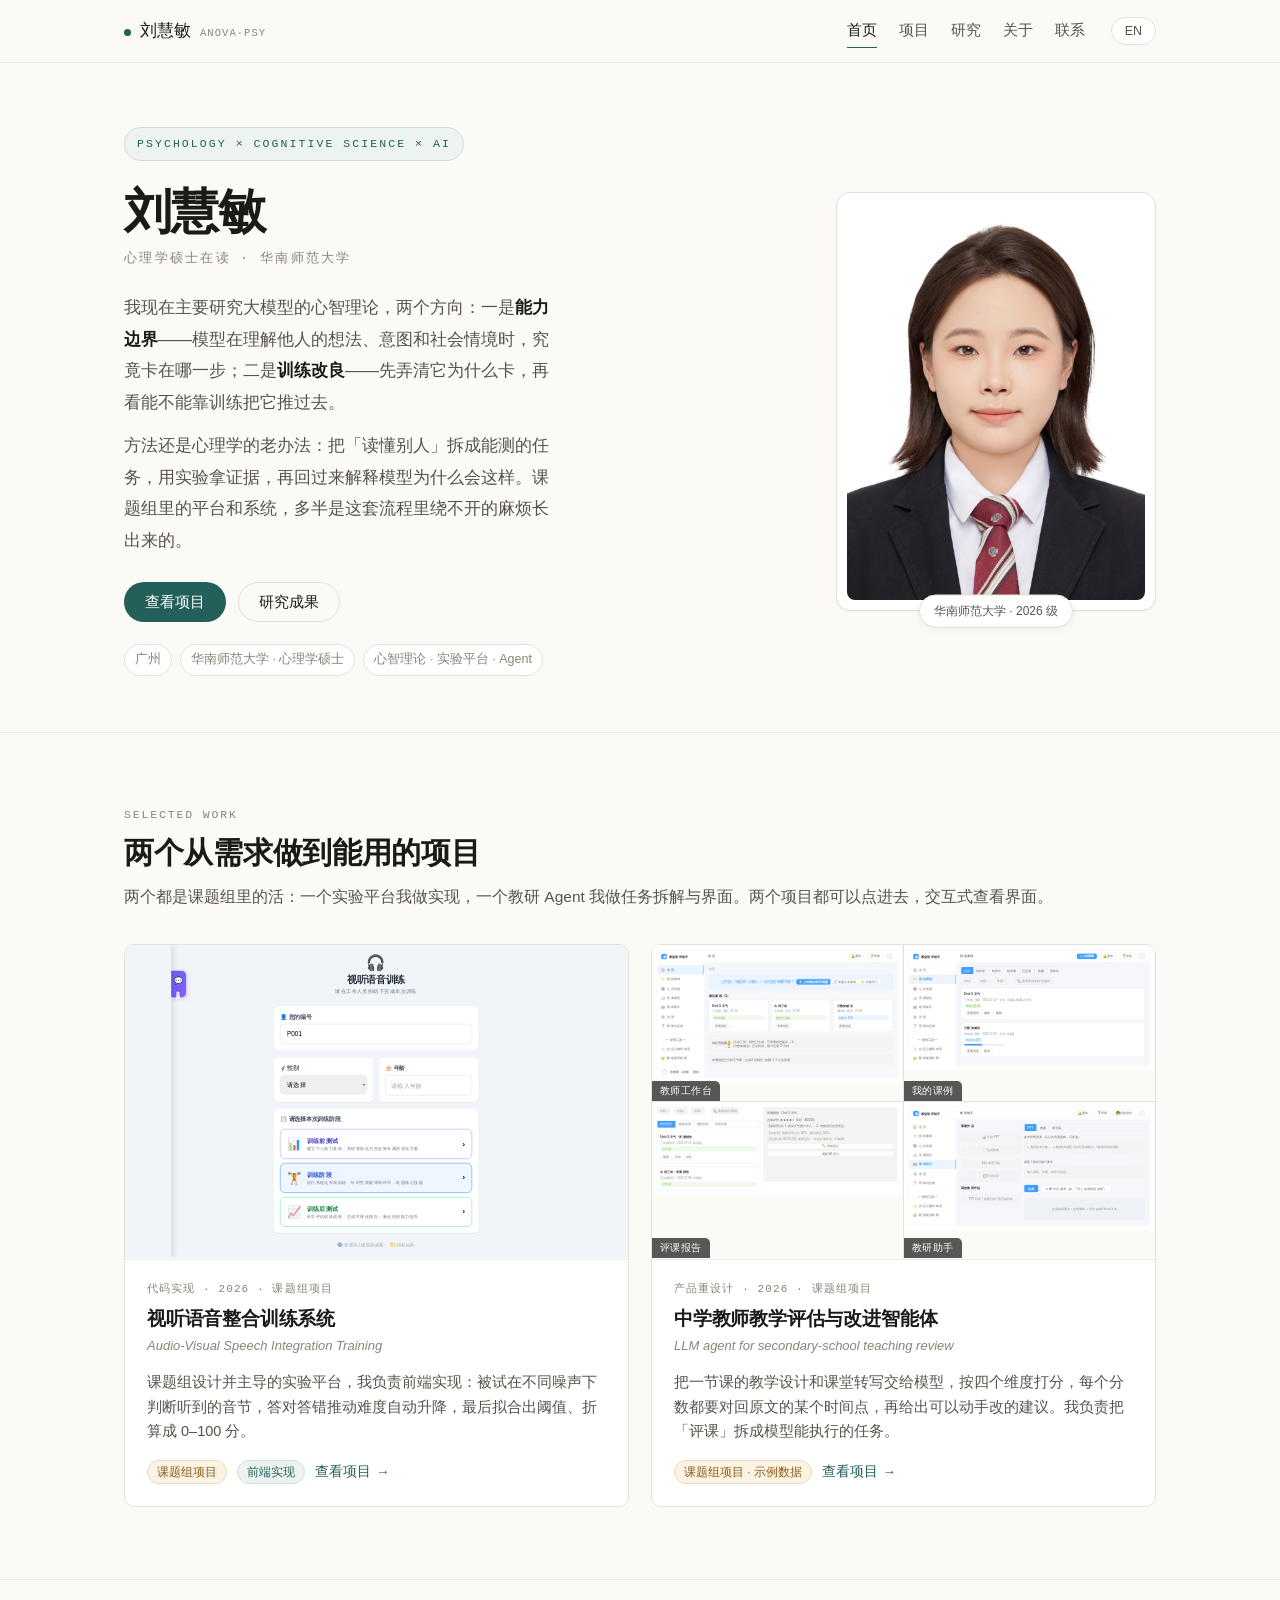
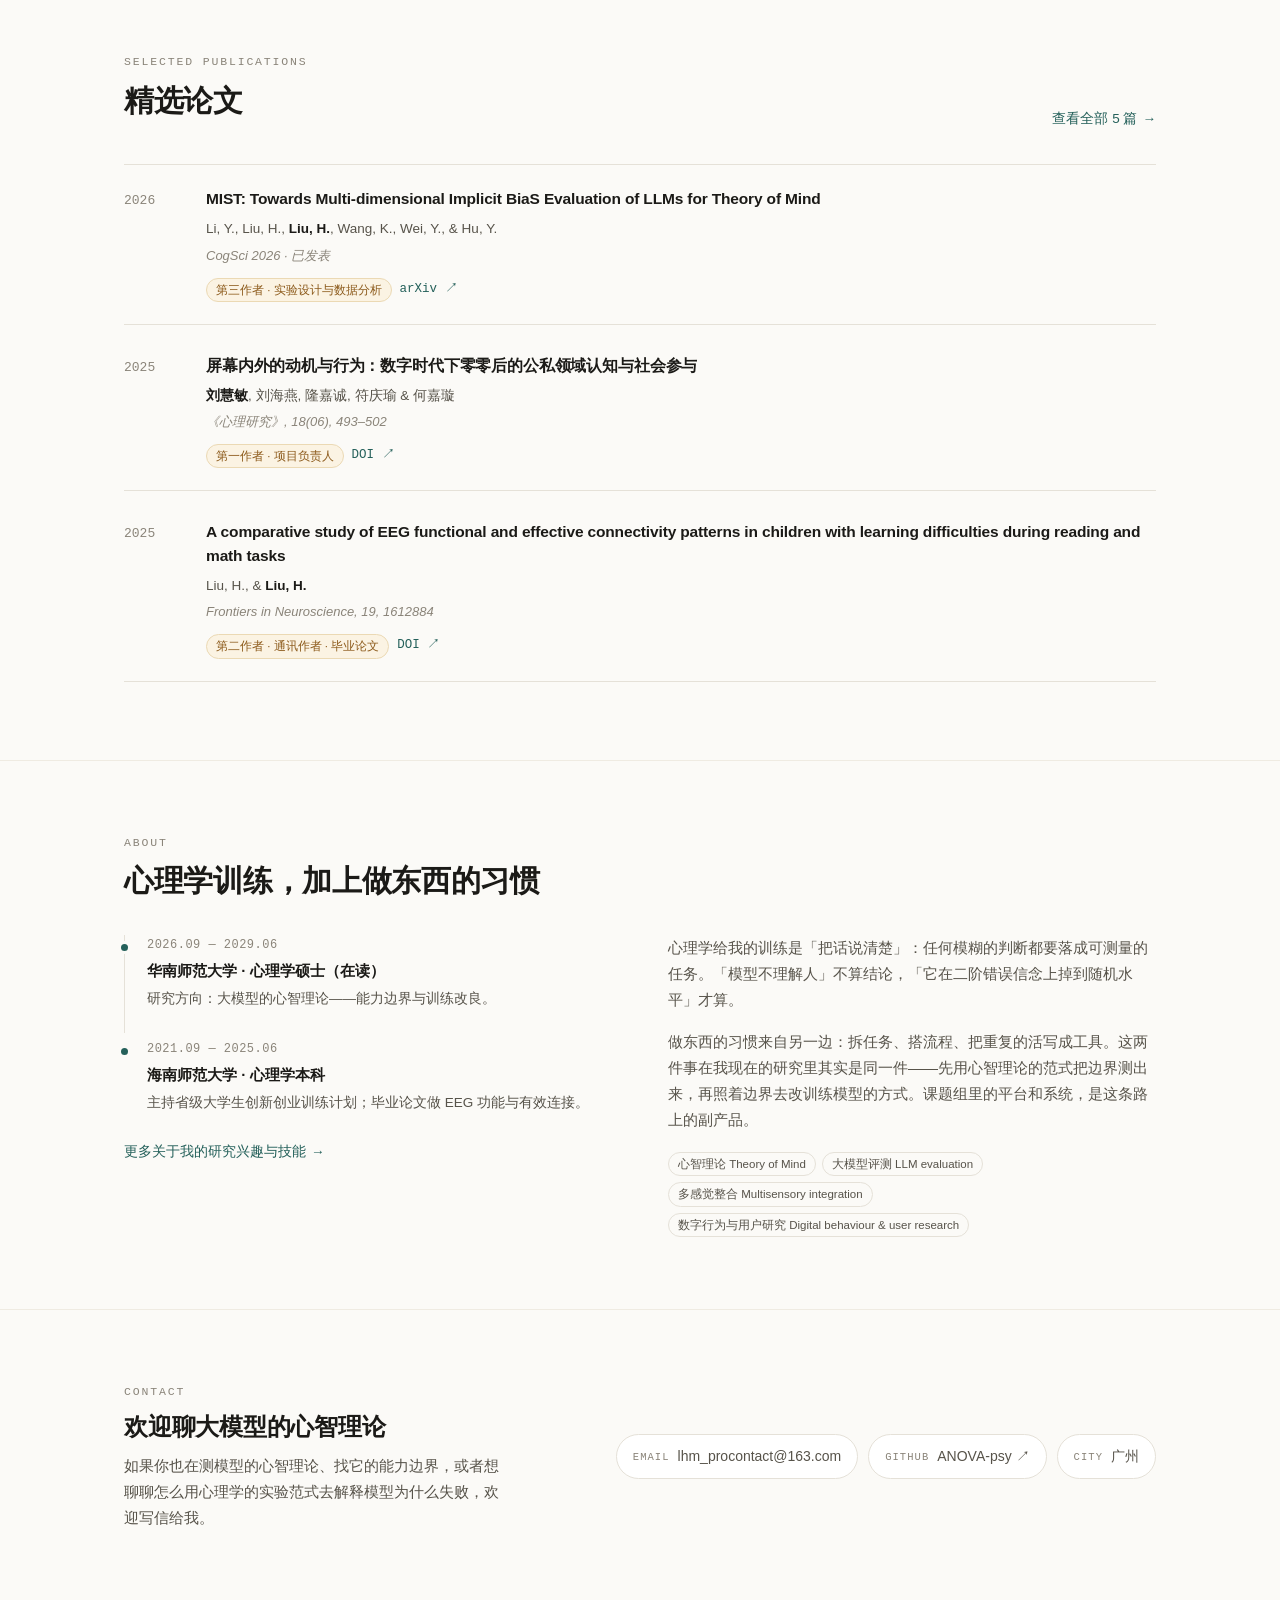
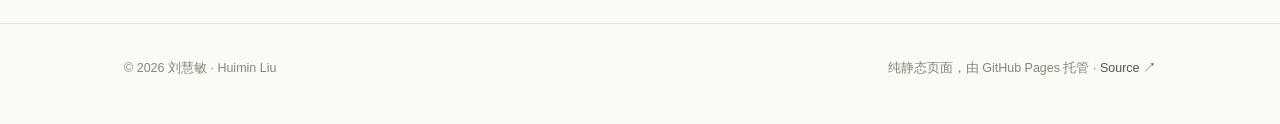
==== commit 2fe8e02e: "feat: 简介聚焦心智理论边界与训练改良，修正作者位次，关于页加照片，教师页改为角色设计思路 - Hero 改成“能力边界 + 训练改良”两条主线，联系段与关于页同步呼应 - 首页 MIST 加粗移" ====
--- a/index.html
+++ b/index.html
@@ -49,12 +49,12 @@
         <span class="name-en en">M.A. Student in Psychology · South China Normal University</span>
 
         <p class="hero-lede">
-          <span class="zh">我目前主要研究大模型：它怎么理解别人的想法和意图，在哪一步开始读错，以及这种「读懂」能不能被稳定地测出来。</span>
-          <span class="en">My current research is on large language models: how they read other people's beliefs and intentions, where that reading starts to fail, and whether it can be measured reliably.</span>
+          <span class="zh">我现在主要研究大模型的心智理论，两个方向：一是<strong>能力边界</strong>——模型在理解他人的想法、意图和社会情境时，究竟卡在哪一步；二是<strong>训练改良</strong>——先弄清它为什么卡，再看能不能靠训练把它推过去。</span>
+          <span class="en">My current work is on theory of mind in large language models, in two directions: <strong>where the capability ends</strong> — at which step a model stops tracking other people's beliefs, intentions and social situations — and <strong>how to improve training</strong> from there.</span>
         </p>
         <p class="hero-lede">
-          <span class="zh">我做的项目大多来自课题组的真实需求：设计由课题组定，我负责把它做成能跑的东西。这些工具又反过来喂给研究，把记录、清洗、导入导出这些琐碎环节省掉。</span>
-          <span class="en">Most of the projects I work on come out of my lab's real needs: the design belongs to the team, I build the thing that runs. Those tools then feed back into the research and take the tedious parts — recording, cleaning, importing, exporting — off the table.</span>
+          <span class="zh">方法还是心理学的老办法：把「读懂别人」拆成能测的任务，用实验拿证据，再回过来解释模型为什么会这样。课题组里的平台和系统，多半是这套流程里绕不开的麻烦长出来的。</span>
+          <span class="en">The method is the psychologist's method: break "understanding others" into measurable tasks, get evidence from experiments, then explain why the model behaved that way. The platforms below grew out of the friction in that loop.</span>
         </p>
 
         <div class="btn-row hero-actions">
@@ -69,7 +69,7 @@
         <div class="hero-meta">
           <span><span class="zh">广州</span><span class="en">Guangzhou, China</span></span>
           <span><span class="zh">华南师范大学 · 心理学硕士</span><span class="en">M.A. in Psychology, SCNU</span></span>
-          <span><span class="zh">大模型评测 · 实验平台 · Agent</span><span class="en">LLM evaluation · research tooling · Agents</span></span>
+          <span><span class="zh">心智理论 · 实验平台 · Agent</span><span class="en">Theory of mind · research tooling · Agents</span></span>
         </div>
       </div>
 
@@ -158,7 +158,7 @@
           <div class="pub-year">2026</div>
           <div class="pub-body">
             <h3>MIST: Towards Multi-dimensional Implicit BiaS Evaluation of LLMs for Theory of Mind</h3>
-            <p class="pub-authors">Li, Y., <span class="me">Liu, H.</span>, Liu, H., Wang, K., Wei, Y., &amp; Hu, Y.</p>
+            <p class="pub-authors">Li, Y., Liu, H., <span class="me">Liu, H.</span>, Wang, K., Wei, Y., &amp; Hu, Y.</p>
             <p class="pub-venue"><span class="zh">CogSci 2026 · 已发表</span><span class="en">CogSci 2026 · published</span></p>
             <div class="pub-foot">
               <span class="tag tag--role"><span class="zh">第三作者 · 实验设计与数据分析</span><span class="en">Third author · design &amp; analysis</span></span>
@@ -184,7 +184,7 @@
           <div class="pub-year">2025</div>
           <div class="pub-body">
             <h3>A comparative study of EEG functional and effective connectivity patterns in children with learning difficulties during reading and math tasks</h3>
-            <p class="pub-authors"><span class="me">Liu, H.</span>, &amp; Liu, H.</p>
+            <p class="pub-authors">Liu, H., &amp; <span class="me">Liu, H.</span></p>
             <p class="pub-venue">Frontiers in Neuroscience, 19, 1612884</p>
             <div class="pub-foot">
               <span class="tag tag--role"><span class="zh">第二作者 · 通讯作者 · 毕业论文</span><span class="en">Second &amp; corresponding author · thesis</span></span>
@@ -210,7 +210,7 @@
             <li>
               <div class="tl-when">2026.09 — 2029.06</div>
               <div class="tl-what"><span class="zh">华南师范大学 · 心理学硕士（在读）</span><span class="en">South China Normal University · M.A. in Psychology</span></div>
-              <div class="tl-desc"><span class="zh">研究方向：认知科学、大模型的能力评测。</span><span class="en">Focus: cognitive science and capability evaluation of LLMs.</span></div>
+              <div class="tl-desc"><span class="zh">研究方向：大模型的心智理论——能力边界与训练改良。</span><span class="en">Focus: theory of mind in LLMs — where the capability ends, and how training could move it.</span></div>
             </li>
             <li>
               <div class="tl-when">2021.09 — 2025.06</div>
@@ -225,8 +225,12 @@
 
         <div class="reveal">
           <p class="prose" style="font-size:15px">
-            <span class="zh">我做的其实是两件事。一件是把模糊的感觉变成能测的数字——「在噪声里听不清」到底是几个 dB。另一件是把这套流程里最烦的部分写成工具，先自己用，用着别扭就改。</span>
-            <span class="en">Two things, mostly. One is turning a vague impression into a number — "hard to hear in noise" is really a threshold in dB. The other is writing the most annoying part of that workflow into a tool, using it myself first, and fixing whatever feels wrong.</span>
+            <span class="zh">心理学给我的训练是「把话说清楚」：任何模糊的判断都要落成可测量的任务。「模型不理解人」不算结论，「它在二阶错误信念上掉到随机水平」才算。</span>
+            <span class="en">Psychology trained me to make claims measurable. "The model doesn't understand people" is not a finding; "it drops to chance on second-order false belief" is.</span>
+          </p>
+          <p class="prose" style="font-size:15px">
+            <span class="zh">做东西的习惯来自另一边：拆任务、搭流程、把重复的活写成工具。这两件事在我现在的研究里其实是同一件——先用心智理论的范式把边界测出来，再照着边界去改训练模型的方式。课题组里的平台和系统，是这条路上的副产品。</span>
+            <span class="en">The habit of building came from elsewhere: splitting tasks, wiring up workflows, writing the repetitive parts into tools. In my current work the two are the same thing — measure the boundary with theory-of-mind paradigms, then use that boundary to change how the model is trained. The lab platforms are a by-product of that loop.</span>
           </p>
           <div class="tag-row" style="margin-top:18px">
             <span class="tag">心智理论 Theory of Mind</span>
@@ -245,10 +249,10 @@
       <div class="contact-grid reveal">
         <div>
           <span class="eyebrow">Contact</span>
-          <h2 style="margin-bottom:10px"><span class="zh">欢迎交流研究与工具</span><span class="en">Happy to talk research and tools</span></h2>
+          <h2 style="margin-bottom:10px"><span class="zh">欢迎聊大模型的心智理论</span><span class="en">Let's talk theory of mind in LLMs</span></h2>
           <p style="color:var(--ink-2); font-size:15px; max-width:46ch">
-            <span class="zh">如果你在做大模型的能力评测、多感觉整合实验，或者也在把研究里的流程做成工具，欢迎写信给我。</span>
-            <span class="en">If you work on LLM capability evaluation, multisensory experiments, or turning research workflows into tools, email is the best way to reach me.</span>
+            <span class="zh">如果你也在测模型的心智理论、找它的能力边界，或者想聊聊怎么用心理学的实验范式去解释模型为什么失败，欢迎写信给我。</span>
+            <span class="en">If you are measuring theory of mind in models, mapping where their capability ends, or wondering how psychological paradigms could explain their failures, email is the best way to reach me.</span>
           </p>
         </div>
         <div class="contact-links">
--- a/assets/css/style.css
+++ b/assets/css/style.css
@@ -307,6 +307,32 @@
 }
 .sub-h:first-of-type { margin-top: 6px; }
 
+/* 项目页顶部的线框展示带：整块可点 */
+.proto-band {
+  position: relative; display: block; overflow: hidden;
+  border: 1px solid var(--line); border-radius: 12px; background: var(--paper-2);
+  aspect-ratio: 1000 / 640; box-shadow: 0 1px 3px rgba(27,26,23,.05);
+  transition: border-color .18s, box-shadow .18s, transform .18s;
+}
+.proto-band iframe { position: absolute; inset: 0; width: 100%; height: 100%; border: 0; pointer-events: none; display: block; }
+.proto-band .proto-cta {
+  position: absolute; right: 12px; bottom: 12px;
+  background: var(--moss); color: #fff; font-size: 12.5px; letter-spacing: .01em;
+  padding: 7px 14px; border-radius: 999px; box-shadow: 0 4px 14px rgba(27,26,23,.18);
+  transition: background .18s, transform .18s;
+}
+.proto-band:hover { border-color: #C9DBD6; box-shadow: 0 8px 24px rgba(27,26,23,.10); transform: translateY(-2px); }
+.proto-band:hover .proto-cta { background: #1D4F4A; transform: translateX(2px); }
+.proto-band:focus-visible { outline: 2px solid var(--moss); outline-offset: 3px; }
+
+/* 关于页头部：左边文字，右边照片 */
+.about-head { display: grid; grid-template-columns: minmax(0, 1fr) 184px; gap: 44px; align-items: start; }
+.about-head .portrait-card { max-width: none; }
+@media (max-width: 760px) {
+  .about-head { grid-template-columns: 1fr; gap: 22px; }
+  .about-head .portrait-card { max-width: 168px; }
+}
+
 /* ---------- 联系 ---------- */
 .contact-grid { display: grid; grid-template-columns: minmax(0, 1fr) auto; gap: 32px; align-items: center; }
 .contact-links { display: flex; flex-wrap: wrap; gap: 10px; }
@@ -490,6 +516,7 @@
 /* ---------- 打印 ---------- */
 @media print {
   .site-header, .site-footer, .nav-toggle, .hero-actions, .btn, .lightbox, .card-link, .thumb-grid, .gallery { display: none !important; }
+  .about-head .portrait-card, .proto-band { display: none !important; }
   body { background: #fff; color: #000; font-size: 11.5pt; }
   .section, .detail-section { padding: 14pt 0; border-top: 1px solid #ccc; page-break-inside: avoid; }
   .hero { padding: 0 0 10pt; }
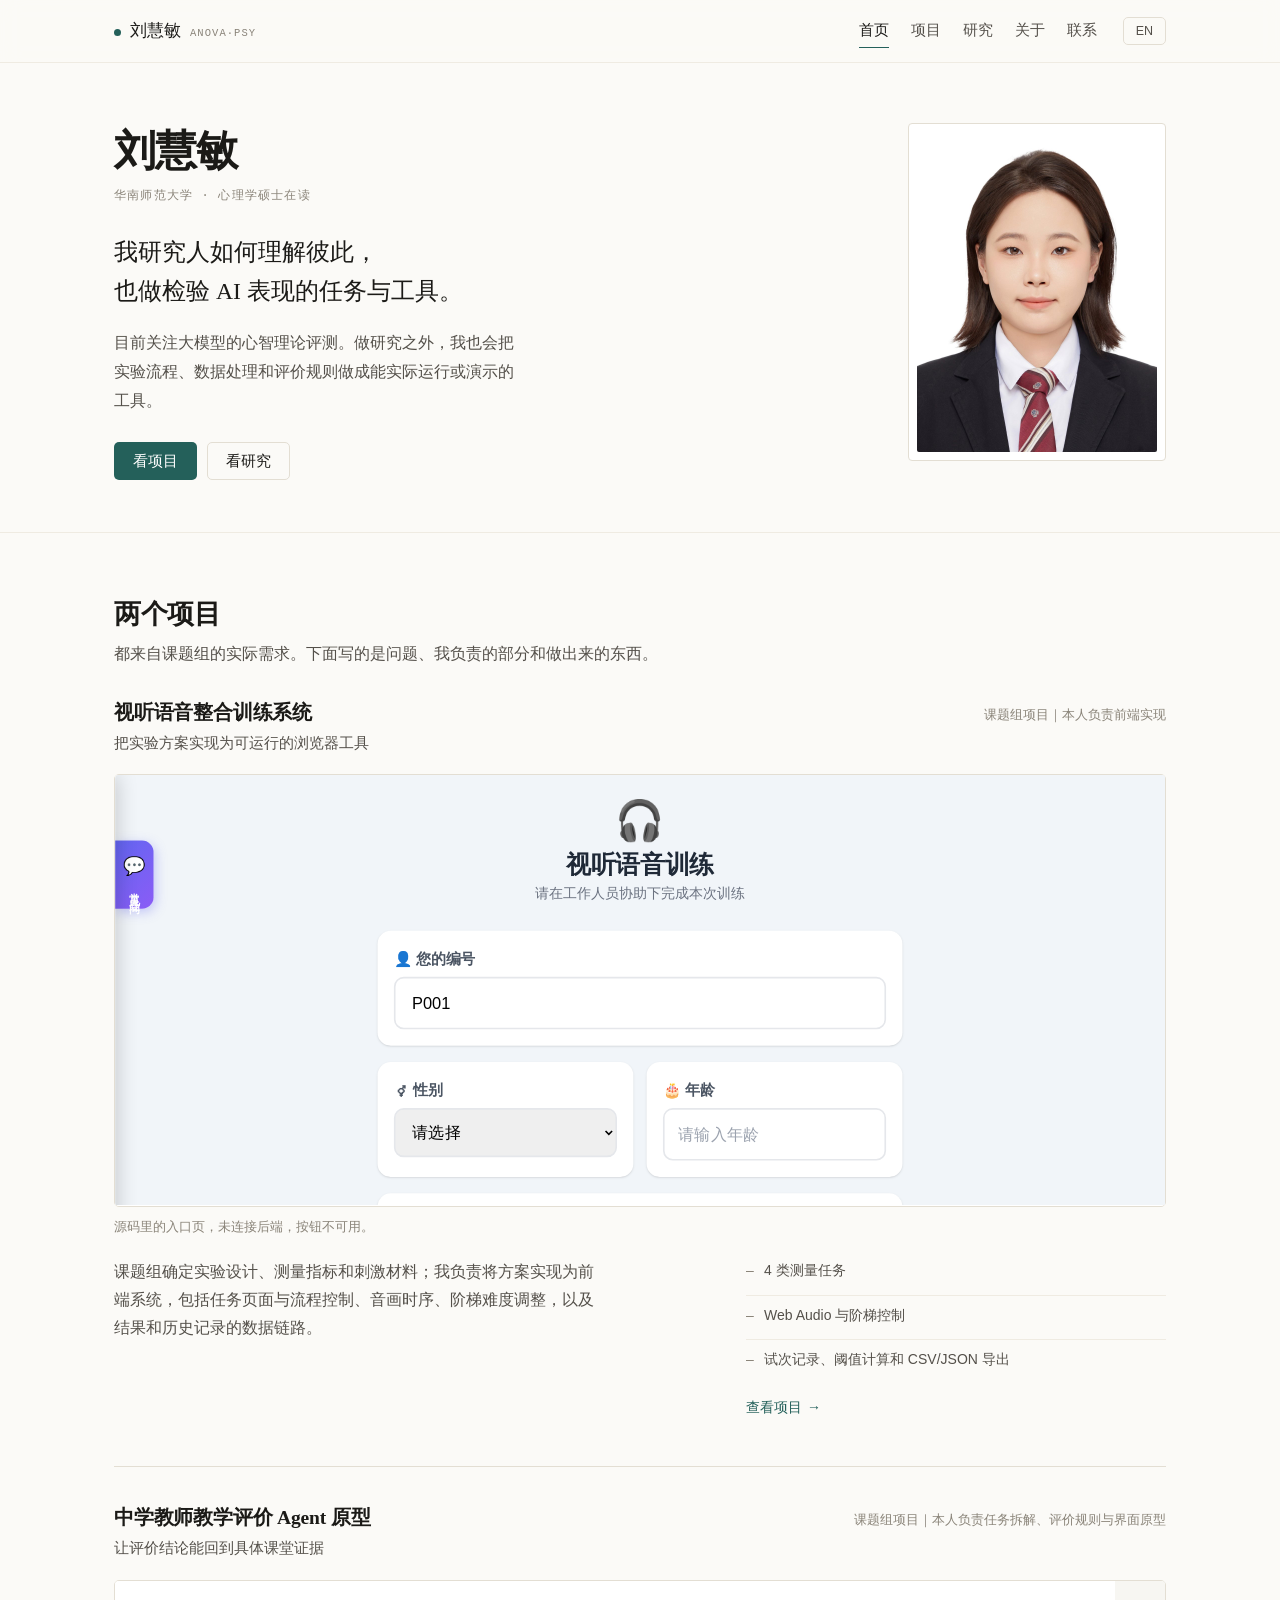
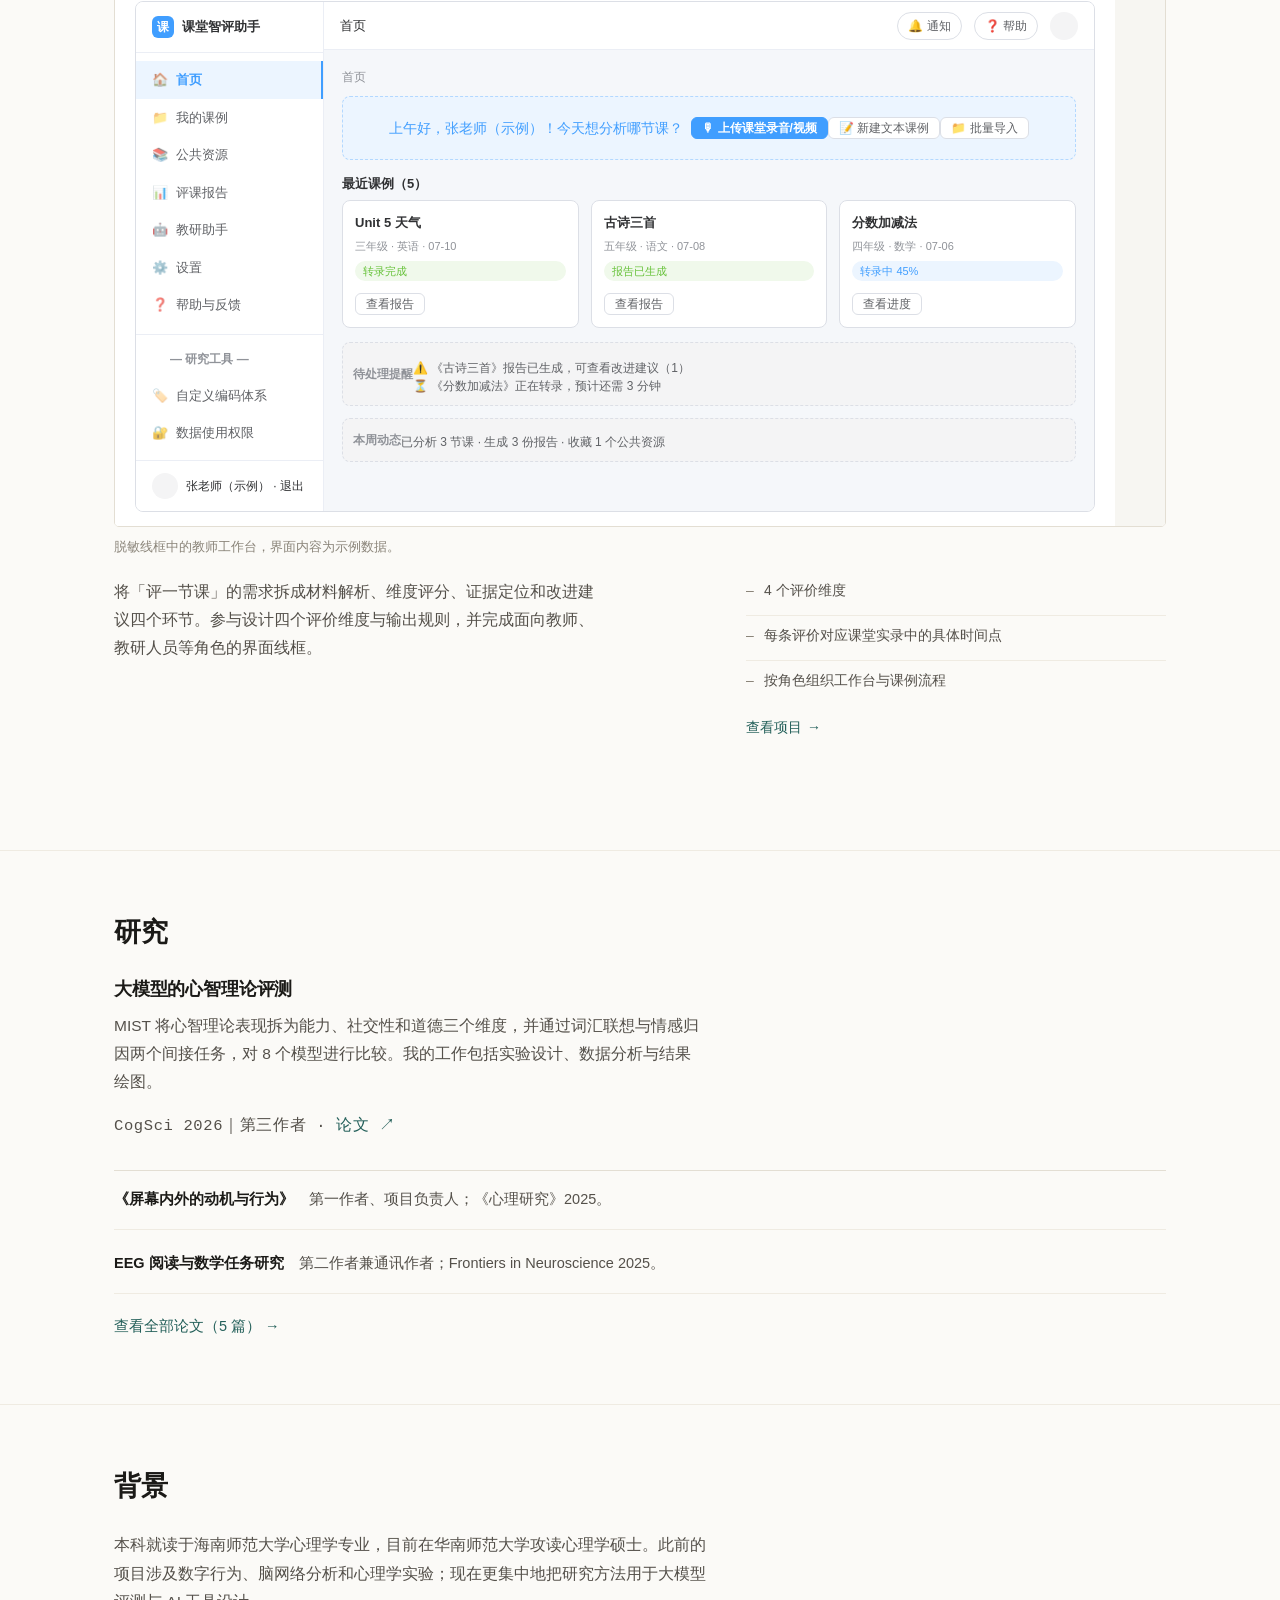
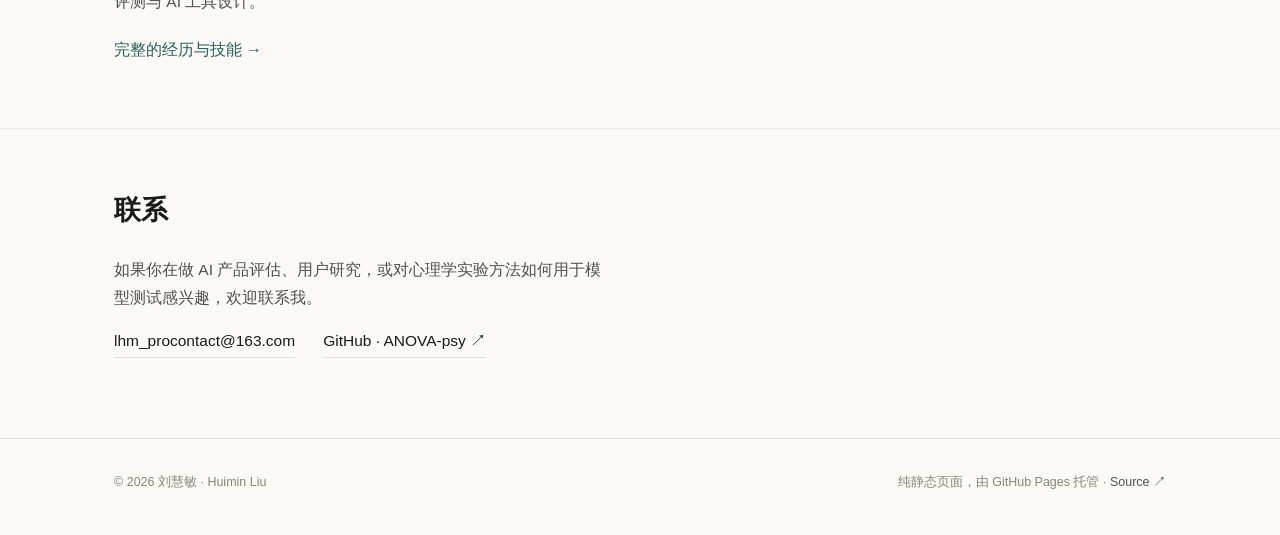
==== commit 195737df: "refactor: 按改版建议重写首页与二级页，去掉卡片网格与徽章，收敛文案口径" ====
--- a/index.html
+++ b/index.html
@@ -3,12 +3,12 @@
 <head>
 <meta charset="UTF-8">
 <meta name="viewport" content="width=device-width, initial-scale=1.0">
-<title>刘慧敏 · Huimin Liu — Psychology × Cognitive Science × AI</title>
-<meta name="description" content="刘慧敏，华南师范大学心理学硕士在读。研究方向为大模型心智理论与社会认知评估；独立开发视听语音整合训练实验平台，设计面向中学教师的教学评估与改进智能体。">
+<title>刘慧敏 · Huimin Liu — 心理学研究与大模型评测</title>
+<meta name="description" content="刘慧敏，华南师范大学心理学硕士在读。研究大模型的心智理论评测，也把实验流程、数据处理与评价规则做成能运行或演示的工具。">
 <meta name="author" content="Huimin Liu">
 <meta property="og:type" content="website">
-<meta property="og:title" content="刘慧敏 · Psychology × Cognitive Science × AI">
-<meta property="og:description" content="心理学硕士在读，认知科学与 AI 交叉背景。用实验验证问题，把研究需求做成能用的工具。">
+<meta property="og:title" content="刘慧敏 · Huimin Liu">
+<meta property="og:description" content="我研究人如何理解彼此，也做检验 AI 表现的任务与工具。">
 <meta property="og:image" content="assets/images/profile/portrait.jpg">
 <link rel="icon" href="data:image/svg+xml,%3Csvg xmlns='http://www.w3.org/2000/svg' viewBox='0 0 32 32'%3E%3Crect width='32' height='32' rx='7' fill='%2324605A'/%3E%3Ctext x='16' y='23' font-size='17' fill='%23FBFAF7' text-anchor='middle' font-family='Georgia,serif'%3EA%3C/text%3E%3C/svg%3E">
 <link rel="stylesheet" href="assets/css/style.css">
@@ -18,7 +18,7 @@
 <header class="site-header">
   <div class="wrap nav-inner">
     <a class="brand" href="index.html">
-      <span class="dot" aria-hidden="true"></span>刘慧敏<span class="en" style="font-family:var(--sans)"> Huimin Liu</span>
+      <span class="dot" aria-hidden="true"></span><span class="zh">刘慧敏</span><span class="en">Huimin Liu</span>
       <small>ANOVA·PSY</small>
     </a>
     <button class="nav-toggle" type="button" aria-expanded="false" aria-controls="nav-links">
@@ -39,37 +39,33 @@
 
 <main>
 
-  <!-- ============ Hero ============ -->
+  <!-- ============ 个人介绍 ============ -->
   <section class="hero">
     <div class="wrap hero-grid">
       <div>
-        <span class="hero-eyebrow">Psychology × Cognitive Science × AI</span>
         <h1><span class="zh">刘慧敏</span><span class="en">Huimin Liu</span></h1>
-        <span class="name-en zh">心理学硕士在读 · 华南师范大学</span>
-        <span class="name-en en">M.A. Student in Psychology · South China Normal University</span>
-
-        <p class="hero-lede">
-          <span class="zh">我现在主要研究大模型的心智理论，两个方向：一是<strong>能力边界</strong>——模型在理解他人的想法、意图和社会情境时，究竟卡在哪一步；二是<strong>训练改良</strong>——先弄清它为什么卡，再看能不能靠训练把它推过去。</span>
-          <span class="en">My current work is on theory of mind in large language models, in two directions: <strong>where the capability ends</strong> — at which step a model stops tracking other people's beliefs, intentions and social situations — and <strong>how to improve training</strong> from there.</span>
-        </p>
-        <p class="hero-lede">
-          <span class="zh">方法还是心理学的老办法：把「读懂别人」拆成能测的任务，用实验拿证据，再回过来解释模型为什么会这样。课题组里的平台和系统，多半是这套流程里绕不开的麻烦长出来的。</span>
-          <span class="en">The method is the psychologist's method: break "understanding others" into measurable tasks, get evidence from experiments, then explain why the model behaved that way. The platforms below grew out of the friction in that loop.</span>
-        </p>
-
-        <div class="btn-row hero-actions">
+        <p class="hero-affil">
+          <span class="zh">华南师范大学 · 心理学硕士在读</span>
+          <span class="en">South China Normal University · M.A. in Psychology</span>
+        </p>
+
+        <p class="hero-statement">
+          <span class="zh">我研究人如何理解彼此，<br>也做检验 AI 表现的任务与工具。</span>
+          <span class="en">I study how people understand each other, and build the tasks and tools that test how well AI does the same.</span>
+        </p>
+
+        <p class="hero-note">
+          <span class="zh">目前关注大模型的心智理论评测。做研究之外，我也会把实验流程、数据处理和评价规则做成能实际运行或演示的工具。</span>
+          <span class="en">My current focus is theory of mind in large language models. Beyond the research, I turn experiment flows, data processing and scoring rules into tools that run, or that can at least be demonstrated.</span>
+        </p>
+
+        <div class="btn-row">
           <a class="btn btn--primary" href="#projects">
-            <span class="zh">查看项目</span><span class="en">View projects</span>
+            <span class="zh">看项目</span><span class="en">Projects</span>
           </a>
           <a class="btn btn--ghost" href="research/index.html">
-            <span class="zh">研究成果</span><span class="en">Research &amp; publications</span>
+            <span class="zh">看研究</span><span class="en">Research</span>
           </a>
-        </div>
-
-        <div class="hero-meta">
-          <span><span class="zh">广州</span><span class="en">Guangzhou, China</span></span>
-          <span><span class="zh">华南师范大学 · 心理学硕士</span><span class="en">M.A. in Psychology, SCNU</span></span>
-          <span><span class="zh">心智理论 · 实验平台 · Agent</span><span class="en">Theory of mind · research tooling · Agents</span></span>
         </div>
       </div>
 
@@ -77,168 +73,137 @@
         <div class="portrait-frame">
           <img src="assets/images/profile/portrait.jpg" alt="刘慧敏的个人照片" width="810" height="1080" fetchpriority="high">
         </div>
-        <span class="portrait-badge"><span class="zh">华南师范大学 · 2026 级</span><span class="en">SCNU · Cohort 2026</span></span>
-      </div>
-    </div>
-  </section>
-
-  <!-- ============ 精选项目 ============ -->
+      </div>
+    </div>
+  </section>
+
+  <!-- ============ 项目 ============ -->
   <section class="section" id="projects">
     <div class="wrap">
-      <div class="sec-head sec-head--row reveal">
-        <div>
-          <span class="eyebrow">Selected Work</span>
-          <h2><span class="zh">两个从需求做到能用的项目</span><span class="en">Two projects, from a real need to something usable</span></h2>
-          <p>
-            <span class="zh">两个都是课题组里的活：一个实验平台我做实现，一个教研 Agent 我做任务拆解与界面。两个项目都可以点进去，交互式查看界面。</span>
-            <span class="en">Both are lab projects: I implemented one platform, and did the task breakdown and interface for the other. Each one opens into an interactive view of the interface.</span>
+      <div class="sec-head">
+        <h2><span class="zh">两个项目</span><span class="en">Two projects</span></h2>
+        <p>
+          <span class="zh">都来自课题组的实际需求。下面写的是问题、我负责的部分和做出来的东西。</span>
+          <span class="en">Both came out of real needs in my lab. Each entry states the problem, my part, and what was produced.</span>
+        </p>
+      </div>
+
+      <!-- 项目一 -->
+      <article class="work">
+        <div class="work-head">
+          <h3 class="work-title"><a href="projects/audio-visual-training.html"><span class="zh">视听语音整合训练系统</span><span class="en">Audio-Visual Integration Training System</span></a></h3>
+          <span class="work-role"><span class="zh">课题组项目｜本人负责前端实现</span><span class="en">Lab project · front end by me</span></span>
+        </div>
+        <p class="work-sub"><span class="zh">把实验方案实现为可运行的浏览器工具</span><span class="en">Turning an experiment protocol into a browser tool</span></p>
+
+        <a class="work-shot" href="projects/audio-visual-training.html" aria-label="打开视听语音整合训练系统项目页">
+          <iframe src="demos/audio-visual/index.html?embed=1&amp;crop=top" title="视听语音整合训练系统的真实界面：被试入口页" loading="lazy" tabindex="-1" aria-hidden="true"></iframe>
+        </a>
+        <p class="work-cap">
+          <span class="zh">源码里的入口页，未连接后端，按钮不可用。</span>
+          <span class="en">The entry screen from the project source; no backend, buttons inert.</span>
+        </p>
+
+        <div class="work-body">
+          <p class="work-text">
+            <span class="zh">课题组确定实验设计、测量指标和刺激材料；我负责将方案实现为前端系统，包括任务页面与流程控制、音画时序、阶梯难度调整，以及结果和历史记录的数据链路。</span>
+            <span class="en">The lab set the design, the measures and the stimuli. I built the front end: task screens and flow control, audio-visual timing, staircase difficulty, and the data chain behind results and history.</span>
           </p>
-        </div>
-      </div>
-
-      <div class="projects-grid">
-
-        <!-- 项目一 -->
-        <article class="card project-card reveal">
-          <div class="card-cover card-cover--live">
-            <iframe src="demos/audio-visual/index.html?embed=1" title="视听语音整合训练系统的入口界面：被试编号、基本信息与三个训练阶段" loading="lazy" tabindex="-1" aria-hidden="true"></iframe>
+          <div>
+            <ul class="work-facts">
+              <li><span class="zh">4 类测量任务</span><span class="en">Four measured tasks</span></li>
+              <li><span class="zh">Web Audio 与阶梯控制</span><span class="en">Web Audio and staircases</span></li>
+              <li><span class="zh">试次记录、阈值计算和 CSV/JSON 导出</span><span class="en">Trial records, threshold fitting, CSV/JSON export</span></li>
+            </ul>
+            <a class="work-link" href="projects/audio-visual-training.html"><span class="zh">查看项目</span><span class="en">View project</span></a>
           </div>
-          <div class="card-body">
-            <div class="card-kicker"><span class="zh">代码实现 · 2026 · 课题组项目</span><span class="en">Build · 2026 · Lab project</span></div>
-            <h3 class="card-title"><a href="projects/audio-visual-training.html"><span class="zh">视听语音整合训练系统</span><span class="en">Audio-Visual Integration Training System</span></a></h3>
-            <p class="card-sub">Audio-Visual Speech Integration Training</p>
-            <p class="card-desc">
-              <span class="zh">课题组设计并主导的实验平台，我负责前端实现：被试在不同噪声下判断听到的音节，答对答错推动难度自动升降，最后拟合出阈值、折算成 0–100 分。</span>
-              <span class="en">A lab-designed platform; I built the front end. Listeners identify syllables under varying noise, responses move the difficulty up and down, and a psychometric curve turns the result into a threshold and a 0–100 score.</span>
-            </p>
-            <div class="card-foot">
-              <span class="tag tag--role"><span class="zh">课题组项目</span><span class="en">Lab project</span></span>
-              <span class="tag tag--moss"><span class="zh">前端实现</span><span class="en">Front-end</span></span>
-              <a class="card-link" href="projects/audio-visual-training.html"><span class="zh">查看项目</span><span class="en">View project</span></a>
-            </div>
+        </div>
+      </article>
+
+      <!-- 项目二 -->
+      <article class="work">
+        <div class="work-head">
+          <h3 class="work-title"><a href="projects/teacher-agent.html"><span class="zh">中学教师教学评价 Agent 原型</span><span class="en">Teaching Evaluation Agent Prototype</span></a></h3>
+          <span class="work-role"><span class="zh">课题组项目｜本人负责任务拆解、评价规则与界面原型</span><span class="en">Lab project · decomposition, rubric and wireframes by me</span></span>
+        </div>
+        <p class="work-sub"><span class="zh">让评价结论能回到具体课堂证据</span><span class="en">Making every judgement point back to classroom evidence</span></p>
+
+        <a class="work-shot work-shot--tall" href="projects/teacher-agent.html" aria-label="打开中学教师教学评价 Agent 项目页">
+          <iframe src="demos/teacher-agent/index.html?screen=s1&amp;embed=1" title="教师工作台的界面线框：待办、最近课例与三个入口动作" loading="lazy" tabindex="-1" aria-hidden="true"></iframe>
+        </a>
+        <p class="work-cap">
+          <span class="zh">脱敏线框中的教师工作台，界面内容为示例数据。</span>
+          <span class="en">The teacher workspace from the sanitised wireframes; sample data only.</span>
+        </p>
+
+        <div class="work-body">
+          <p class="work-text">
+            <span class="zh">将「评一节课」的需求拆成材料解析、维度评分、证据定位和改进建议四个环节。参与设计四个评价维度与输出规则，并完成面向教师、教研人员等角色的界面线框。</span>
+            <span class="en">I broke "review a lesson" into four steps — parsing materials, scoring dimensions, locating evidence, writing suggestions — co-designed the four dimensions and their output rules, and drew the wireframes for the teacher and research roles.</span>
+          </p>
+          <div>
+            <ul class="work-facts">
+              <li><span class="zh">4 个评价维度</span><span class="en">Four dimensions</span></li>
+              <li><span class="zh">每条评价对应课堂实录中的具体时间点</span><span class="en">Each judgement tied to a timestamp</span></li>
+              <li><span class="zh">按角色组织工作台与课例流程</span><span class="en">Workspaces and lesson flow by role</span></li>
+            </ul>
+            <a class="work-link" href="projects/teacher-agent.html"><span class="zh">查看项目</span><span class="en">View project</span></a>
           </div>
-        </article>
-
-        <!-- 项目二 -->
-        <article class="card project-card reveal">
-          <div class="card-cover card-cover--live">
-            <iframe src="demos/teacher-agent/overview.html" title="教研智能体的四个界面线框：教师工作台、我的课例、评课报告、教研助手" loading="lazy" tabindex="-1" aria-hidden="true"></iframe>
-          </div>
-          <div class="card-body">
-            <div class="card-kicker"><span class="zh">产品重设计 · 2026 · 课题组项目</span><span class="en">Product redesign · 2026 · Lab project</span></div>
-            <h3 class="card-title"><a href="projects/teacher-agent.html"><span class="zh">中学教师教学评估与改进智能体</span><span class="en">Teaching Evaluation &amp; Improvement Agent</span></a></h3>
-            <p class="card-sub">LLM agent for secondary-school teaching review</p>
-            <p class="card-desc">
-              <span class="zh">把一节课的教学设计和课堂转写交给模型，按四个维度打分，每个分数都要对回原文的某个时间点，再给出可以动手改的建议。我负责把「评课」拆成模型能执行的任务。</span>
-              <span class="en">Lesson plans and transcripts go in; four dimension scores come out, each pinned to a timestamp in the transcript, followed by changes a teacher can act on. My part was breaking "lesson review" into steps a model can execute.</span>
-            </p>
-            <div class="card-foot">
-              <span class="tag tag--role"><span class="zh">课题组项目 · 示例数据</span><span class="en">Lab project · sample data</span></span>
-              <a class="card-link" href="projects/teacher-agent.html"><span class="zh">查看项目</span><span class="en">View project</span></a>
-            </div>
-          </div>
-        </article>
-      </div>
-    </div>
-  </section>
-
-  <!-- ============ 论文 ============ -->
-  <section class="section" id="publications">
-    <div class="wrap">
-      <div class="sec-head sec-head--row reveal">
-        <div>
-          <span class="eyebrow">Selected Publications</span>
-          <h2><span class="zh">精选论文</span><span class="en">Selected publications</span></h2>
-        </div>
-        <a class="card-link" href="research/index.html#all"><span class="zh">查看全部 5 篇</span><span class="en">All 5 publications</span></a>
-      </div>
-
-      <ul class="pub-list reveal">
-        <li class="pub-item">
-          <div class="pub-year">2026</div>
-          <div class="pub-body">
-            <h3>MIST: Towards Multi-dimensional Implicit BiaS Evaluation of LLMs for Theory of Mind</h3>
-            <p class="pub-authors">Li, Y., Liu, H., <span class="me">Liu, H.</span>, Wang, K., Wei, Y., &amp; Hu, Y.</p>
-            <p class="pub-venue"><span class="zh">CogSci 2026 · 已发表</span><span class="en">CogSci 2026 · published</span></p>
-            <div class="pub-foot">
-              <span class="tag tag--role"><span class="zh">第三作者 · 实验设计与数据分析</span><span class="en">Third author · design &amp; analysis</span></span>
-              <a class="pub-link" href="https://arxiv.org/abs/2506.14161" target="_blank" rel="noopener">arXiv ↗</a>
-            </div>
-          </div>
+        </div>
+      </article>
+    </div>
+  </section>
+
+  <!-- ============ 研究 ============ -->
+  <section class="section" id="research">
+    <div class="wrap">
+      <div class="sec-head">
+        <h2><span class="zh">研究</span><span class="en">Research</span></h2>
+      </div>
+
+      <div class="feature">
+        <h3><span class="zh">大模型的心智理论评测</span><span class="en">Measuring theory of mind in large language models</span></h3>
+        <p>
+          <span class="zh">MIST 将心智理论表现拆为能力、社交性和道德三个维度，并通过词汇联想与情感归因两个间接任务，对 8 个模型进行比较。我的工作包括实验设计、数据分析与结果绘图。</span>
+          <span class="en">MIST splits theory-of-mind performance into competence, sociability and morality, and compares eight models through two indirect tasks — word association and affective attribution. My part was experiment design, analysis and the figures.</span>
+        </p>
+        <p class="feature-meta">
+          <span class="zh">CogSci 2026｜第三作者</span><span class="en">CogSci 2026 · third author</span>
+          · <a href="https://arxiv.org/abs/2506.14161" target="_blank" rel="noopener"><span class="zh">论文</span><span class="en">Paper</span> ↗</a>
+        </p>
+      </div>
+
+      <ul class="brief-list">
+        <li>
+          <span class="zh"><a href="https://doi.org/10.19988/j.cnki.issn.2095-1159.2025.06.002" target="_blank" rel="noopener"><b>《屏幕内外的动机与行为》</b></a>　第一作者、项目负责人；《心理研究》2025。</span>
+          <span class="en"><a href="https://doi.org/10.19988/j.cnki.issn.2095-1159.2025.06.002" target="_blank" rel="noopener"><b>Motivation and behaviour on and off screen</b></a> — first author and project lead; <em>Psychological Research</em>, 2025.</span>
         </li>
-
-        <li class="pub-item">
-          <div class="pub-year">2025</div>
-          <div class="pub-body">
-            <h3>屏幕内外的动机与行为：数字时代下零零后的公私领域认知与社会参与</h3>
-            <p class="pub-authors"><span class="me">刘慧敏</span>, 刘海燕, 隆嘉诚, 符庆瑜 &amp; 何嘉璇</p>
-            <p class="pub-venue"><span class="zh">《心理研究》, 18(06), 493–502</span><span class="en">Psychological Research, 18(06), 493–502</span></p>
-            <div class="pub-foot">
-              <span class="tag tag--role"><span class="zh">第一作者 · 项目负责人</span><span class="en">First author · project lead</span></span>
-              <a class="pub-link" href="https://doi.org/10.19988/j.cnki.issn.2095-1159.2025.06.002" target="_blank" rel="noopener">DOI ↗</a>
-            </div>
-          </div>
-        </li>
-
-        <li class="pub-item">
-          <div class="pub-year">2025</div>
-          <div class="pub-body">
-            <h3>A comparative study of EEG functional and effective connectivity patterns in children with learning difficulties during reading and math tasks</h3>
-            <p class="pub-authors">Liu, H., &amp; <span class="me">Liu, H.</span></p>
-            <p class="pub-venue">Frontiers in Neuroscience, 19, 1612884</p>
-            <div class="pub-foot">
-              <span class="tag tag--role"><span class="zh">第二作者 · 通讯作者 · 毕业论文</span><span class="en">Second &amp; corresponding author · thesis</span></span>
-              <a class="pub-link" href="https://doi.org/10.3389/fnins.2025.1612884" target="_blank" rel="noopener">DOI ↗</a>
-            </div>
-          </div>
+        <li>
+          <span class="zh"><a href="https://doi.org/10.3389/fnins.2025.1612884" target="_blank" rel="noopener"><b>EEG 阅读与数学任务研究</b></a>　第二作者兼通讯作者；Frontiers in Neuroscience 2025。</span>
+          <span class="en"><a href="https://doi.org/10.3389/fnins.2025.1612884" target="_blank" rel="noopener"><b>EEG connectivity during reading and maths tasks</b></a> — second and corresponding author; <em>Frontiers in Neuroscience</em>, 2025.</span>
         </li>
       </ul>
-    </div>
-  </section>
-
-  <!-- ============ About 摘要 ============ -->
+
+      <p class="more">
+        <a href="research/index.html#all"><span class="zh">查看全部论文（5 篇）</span><span class="en">All five publications</span> →</a>
+      </p>
+    </div>
+  </section>
+
+  <!-- ============ 背景 ============ -->
   <section class="section" id="about">
     <div class="wrap">
-      <div class="sec-head reveal">
-        <span class="eyebrow">About</span>
-        <h2><span class="zh">心理学训练，加上做东西的习惯</span><span class="en">Psychology training, with a habit of building things</span></h2>
-      </div>
-
-      <div class="hero-grid" style="grid-template-columns:minmax(0,1fr) minmax(0,1fr); align-items:start;">
-        <div class="reveal">
-          <ul class="timeline">
-            <li>
-              <div class="tl-when">2026.09 — 2029.06</div>
-              <div class="tl-what"><span class="zh">华南师范大学 · 心理学硕士（在读）</span><span class="en">South China Normal University · M.A. in Psychology</span></div>
-              <div class="tl-desc"><span class="zh">研究方向：大模型的心智理论——能力边界与训练改良。</span><span class="en">Focus: theory of mind in LLMs — where the capability ends, and how training could move it.</span></div>
-            </li>
-            <li>
-              <div class="tl-when">2021.09 — 2025.06</div>
-              <div class="tl-what"><span class="zh">海南师范大学 · 心理学本科</span><span class="en">Hainan Normal University · B.Sc. in Psychology</span></div>
-              <div class="tl-desc"><span class="zh">主持省级大学生创新创业训练计划；毕业论文做 EEG 功能与有效连接。</span><span class="en">Led a provincial undergraduate innovation project; thesis on EEG connectivity.</span></div>
-            </li>
-          </ul>
-          <p style="margin-top:22px">
-            <a class="card-link" href="about.html"><span class="zh">更多关于我的研究兴趣与技能</span><span class="en">More on interests and skills</span></a>
-          </p>
-        </div>
-
-        <div class="reveal">
-          <p class="prose" style="font-size:15px">
-            <span class="zh">心理学给我的训练是「把话说清楚」：任何模糊的判断都要落成可测量的任务。「模型不理解人」不算结论，「它在二阶错误信念上掉到随机水平」才算。</span>
-            <span class="en">Psychology trained me to make claims measurable. "The model doesn't understand people" is not a finding; "it drops to chance on second-order false belief" is.</span>
-          </p>
-          <p class="prose" style="font-size:15px">
-            <span class="zh">做东西的习惯来自另一边：拆任务、搭流程、把重复的活写成工具。这两件事在我现在的研究里其实是同一件——先用心智理论的范式把边界测出来，再照着边界去改训练模型的方式。课题组里的平台和系统，是这条路上的副产品。</span>
-            <span class="en">The habit of building came from elsewhere: splitting tasks, wiring up workflows, writing the repetitive parts into tools. In my current work the two are the same thing — measure the boundary with theory-of-mind paradigms, then use that boundary to change how the model is trained. The lab platforms are a by-product of that loop.</span>
-          </p>
-          <div class="tag-row" style="margin-top:18px">
-            <span class="tag">心智理论 Theory of Mind</span>
-            <span class="tag">大模型评测 LLM evaluation</span>
-            <span class="tag">多感觉整合 Multisensory integration</span>
-            <span class="tag">数字行为与用户研究 Digital behaviour &amp; user research</span>
-          </div>
-        </div>
+      <div class="sec-head">
+        <h2><span class="zh">背景</span><span class="en">Background</span></h2>
+      </div>
+      <div class="brief">
+        <p>
+          <span class="zh">本科就读于海南师范大学心理学专业，目前在华南师范大学攻读心理学硕士。此前的项目涉及数字行为、脑网络分析和心理学实验；现在更集中地把研究方法用于大模型评测与 AI 工具设计。</span>
+          <span class="en">I did my undergraduate degree in psychology at Hainan Normal University and am now a master's student at South China Normal University. Earlier projects covered digital behaviour, brain-network analysis and psychology experiments; now I concentrate on applying research methods to model evaluation and AI tool design.</span>
+        </p>
+        <p class="more">
+          <a href="about.html"><span class="zh">完整的经历与技能</span><span class="en">Full background and skills</span> →</a>
+        </p>
       </div>
     </div>
   </section>
@@ -246,20 +211,16 @@
   <!-- ============ 联系 ============ -->
   <section class="section" id="contact">
     <div class="wrap">
-      <div class="contact-grid reveal">
-        <div>
-          <span class="eyebrow">Contact</span>
-          <h2 style="margin-bottom:10px"><span class="zh">欢迎聊大模型的心智理论</span><span class="en">Let's talk theory of mind in LLMs</span></h2>
-          <p style="color:var(--ink-2); font-size:15px; max-width:46ch">
-            <span class="zh">如果你也在测模型的心智理论、找它的能力边界，或者想聊聊怎么用心理学的实验范式去解释模型为什么失败，欢迎写信给我。</span>
-            <span class="en">If you are measuring theory of mind in models, mapping where their capability ends, or wondering how psychological paradigms could explain their failures, email is the best way to reach me.</span>
-          </p>
-        </div>
-        <div class="contact-links">
-          <a class="contact-item" href="mailto:lhm_procontact@163.com"><span class="k">Email</span>lhm_procontact@163.com</a>
-          <a class="contact-item" href="https://github.com/ANOVA-psy" target="_blank" rel="noopener"><span class="k">GitHub</span>ANOVA-psy ↗</a>
-          <span class="contact-item"><span class="k">City</span><span class="zh">广州</span><span class="en">Guangzhou</span></span>
-        </div>
+      <div class="sec-head">
+        <h2><span class="zh">联系</span><span class="en">Contact</span></h2>
+      </div>
+      <p style="font-size:15.5px; color:var(--ink-2); max-width:58ch; margin-bottom:16px">
+        <span class="zh">如果你在做 AI 产品评估、用户研究，或对心理学实验方法如何用于模型测试感兴趣，欢迎联系我。</span>
+        <span class="en">If you work on AI product evaluation or user research, or you are curious about how psychology experiments can test models, I would be glad to hear from you.</span>
+      </p>
+      <div class="contact-lines">
+        <a href="mailto:lhm_procontact@163.com">lhm_procontact@163.com</a>
+        <a href="https://github.com/ANOVA-psy" target="_blank" rel="noopener">GitHub · ANOVA-psy ↗</a>
       </div>
     </div>
   </section>
--- a/assets/css/style.css
+++ b/assets/css/style.css
@@ -1,6 +1,7 @@
 /* =========================================================
    ANOVA-psy.github.io — 全站样式
-   设计：暖白纸感 + 低饱和墨绿 | 无外部依赖 | 系统字体
+   暖白纸感 + 墨色正文 + 低饱和墨绿
+   无外部依赖 · 系统字体 · 层次靠留白与分隔线，不靠卡片和徽章
    ========================================================= */
 
 :root {
@@ -8,19 +9,18 @@
   --paper-2: #F5F3ED;
   --card: #FFFFFF;
   --ink: #1B1A17;
-  --ink-2: #57534A;
+  --ink-2: #54504A;
   --ink-3: #8A8479;
-  --line: #E5E1D8;
+  --line: #E3DED3;
   --line-2: #EFEBE2;
   --moss: #24605A;
   --moss-dark: #1C4E49;
   --moss-tint: #EDF3F1;
+  --moss-line: #CFE0DA;
   --amber: #8C5A1B;
   --amber-tint: #FBF3E3;
   --amber-line: #EBD9B4;
-  --radius: 10px;
-  --radius-sm: 7px;
-  --wrap: 1080px;
+  --wrap: 1100px;
   --sans: -apple-system, BlinkMacSystemFont, "Segoe UI", "PingFang SC", "Hiragino Sans GB", "Microsoft YaHei", sans-serif;
   --serif: Georgia, "Songti SC", "Noto Serif SC", "Source Han Serif SC", serif;
   --mono: ui-monospace, SFMono-Regular, Menlo, Consolas, "Liberation Mono", monospace;
@@ -37,7 +37,7 @@
   color: var(--ink);
   font-family: var(--sans);
   font-size: 16px;
-  line-height: 1.75;
+  line-height: 1.78;
   -webkit-font-smoothing: antialiased;
   text-rendering: optimizeLegibility;
 }
@@ -47,17 +47,22 @@
 a { color: var(--moss); text-decoration: none; }
 a:hover { text-decoration: underline; text-underline-offset: 3px; }
 
-h1, h2, h3, h4 { font-family: var(--serif); font-weight: 600; line-height: 1.28; margin: 0; letter-spacing: -0.01em; }
+h1, h2, h3, h4 { font-family: var(--serif); font-weight: 600; line-height: 1.3; margin: 0; letter-spacing: -0.01em; }
 
 p { margin: 0 0 1em; }
 p:last-child { margin-bottom: 0; }
 
 ul { margin: 0; padding-left: 1.15em; }
-li { margin-bottom: .4em; }
+li { margin-bottom: .35em; }
 
 :focus-visible { outline: 2px solid var(--moss); outline-offset: 3px; border-radius: 3px; }
 
 ::selection { background: #CFE0DA; }
+
+.sr-only {
+  position: absolute; width: 1px; height: 1px; padding: 0; margin: -1px;
+  overflow: hidden; clip: rect(0 0 0 0); white-space: nowrap; border: 0;
+}
 
 /* ---------- 双语 ---------- */
 [data-lang="zh"] .en { display: none !important; }
@@ -65,28 +70,17 @@
 
 /* ---------- 布局 ---------- */
 .wrap { width: 100%; max-width: var(--wrap); margin: 0 auto; padding: 0 24px; }
-.section { padding: 72px 0; border-top: 1px solid var(--line-2); }
+.section { padding: 64px 0; border-top: 1px solid var(--line-2); }
 .section:first-of-type { border-top: 0; }
-.section--tight { padding: 48px 0; }
-
-.sec-head { margin-bottom: 34px; max-width: 62ch; }
-.eyebrow {
-  display: block;
-  font-family: var(--mono);
-  font-size: 11.5px;
-  letter-spacing: .16em;
-  text-transform: uppercase;
-  color: var(--ink-3);
-  margin-bottom: 10px;
-}
-.sec-head h2 { font-size: clamp(1.4rem, 2.4vw, 1.85rem); margin-bottom: 10px; }
+
+.sec-head { margin-bottom: 28px; max-width: 64ch; }
+.sec-head h2 { font-size: clamp(1.35rem, 2.2vw, 1.68rem); margin-bottom: 8px; }
 .sec-head p { color: var(--ink-2); font-size: 15.5px; }
-.sec-head--row { display: flex; align-items: flex-end; justify-content: space-between; gap: 24px; max-width: none; flex-wrap: wrap; }
 
 /* ---------- 顶部导航 ---------- */
 .site-header {
   position: sticky; top: 0; z-index: 50;
-  background: rgba(251, 250, 247, .88);
+  background: rgba(251, 250, 247, .9);
   backdrop-filter: saturate(1.4) blur(10px);
   border-bottom: 1px solid var(--line-2);
 }
@@ -105,12 +99,12 @@
 .lang-btn, .nav-toggle {
   font: 500 12.5px/1 var(--sans);
   color: var(--ink-2);
-  background: var(--card);
+  background: transparent;
   border: 1px solid var(--line);
-  border-radius: 999px;
-  padding: 7px 13px;
+  border-radius: 5px;
+  padding: 7px 12px;
   cursor: pointer;
-  transition: border-color .15s, color .15s, background .15s;
+  transition: border-color .15s, color .15s;
 }
 .lang-btn:hover, .nav-toggle:hover { border-color: var(--moss); color: var(--moss); }
 .nav-toggle { display: none; }
@@ -133,131 +127,144 @@
 .btn {
   display: inline-flex; align-items: center; gap: 8px;
   font-size: 14.5px; font-weight: 500; line-height: 1;
-  padding: 12px 20px; border-radius: 999px;
+  padding: 11px 18px; border-radius: 5px;
   border: 1px solid transparent; cursor: pointer;
-  transition: background .16s, border-color .16s, color .16s, transform .16s;
-}
-.btn:hover { text-decoration: none; transform: translateY(-1px); }
+  transition: background .16s, border-color .16s, color .16s;
+}
+.btn:hover { text-decoration: none; }
 .btn--primary { background: var(--moss); color: #fff; }
 .btn--primary:hover { background: var(--moss-dark); }
 .btn--ghost { background: transparent; color: var(--ink); border-color: var(--line); }
 .btn--ghost:hover { border-color: var(--ink-3); background: var(--card); }
-.btn--sm { font-size: 13px; padding: 9px 15px; }
-.btn-row { display: flex; flex-wrap: wrap; gap: 12px; }
+.btn-row { display: flex; flex-wrap: wrap; gap: 10px; }
 
 /* ---------- Hero ---------- */
-.hero { padding: 64px 0 56px; }
-.hero-grid { display: grid; grid-template-columns: minmax(0, 1fr) 320px; gap: 56px; align-items: center; }
-.hero-eyebrow {
-  display: inline-block; font-family: var(--mono); font-size: 11.5px; letter-spacing: .18em;
-  text-transform: uppercase; color: var(--moss);
-  background: var(--moss-tint); border: 1px solid #CFE0DA;
-  padding: 6px 12px; border-radius: 999px; margin-bottom: 20px;
-}
-.hero h1 { font-size: clamp(2.1rem, 4.6vw, 3rem); margin-bottom: 6px; letter-spacing: -0.02em; }
-.hero .name-en { font-family: var(--mono); font-size: 12.5px; letter-spacing: .18em; color: var(--ink-3); text-transform: uppercase; margin-bottom: 22px; display: block; }
-.hero-lede { font-size: 17px; line-height: 1.85; color: var(--ink-2); max-width: 46ch; margin-bottom: 12px; }
-.hero-lede strong { color: var(--ink); font-weight: 600; }
-.hero-actions { margin: 26px 0 22px; }
-.hero-meta { display: flex; flex-wrap: wrap; gap: 8px; font-size: 12.5px; color: var(--ink-3); }
-/* 只作用于直接子级，否则内层 .zh / .en 也会被套上边框，出现胶囊套胶囊 */
-.hero-meta > span { border: 1px solid var(--line); background: var(--card); padding: 4px 10px; border-radius: 999px; }
-.hero-meta > span > span { border: 0; background: none; padding: 0; border-radius: 0; }
+.hero { padding: 60px 0 52px; }
+.hero-grid { display: grid; grid-template-columns: minmax(0, 1fr) 258px; gap: 52px; align-items: start; }
+.hero h1 { font-size: clamp(2rem, 4vw, 2.65rem); margin-bottom: 8px; letter-spacing: -0.02em; }
+.hero-affil {
+  font-family: var(--mono); font-size: 12px; letter-spacing: .1em;
+  color: var(--ink-3); text-transform: uppercase; margin-bottom: 26px;
+}
+.hero-statement {
+  font-family: var(--serif); font-size: clamp(1.22rem, 2.1vw, 1.48rem);
+  line-height: 1.62; color: var(--ink); max-width: 30ch; margin-bottom: 18px;
+}
+.hero-note { font-size: 16px; line-height: 1.82; color: var(--ink-2); max-width: 46ch; margin-bottom: 26px; }
 
 .portrait-card { position: relative; }
 .portrait-frame {
   border: 1px solid var(--line); background: var(--card);
-  border-radius: 14px; padding: 10px; box-shadow: 0 1px 2px rgba(27,26,23,.04);
-}
-.portrait-frame img { border-radius: 8px; width: 100%; aspect-ratio: 3 / 4; object-fit: cover; object-position: 50% 22%; }
-.portrait-badge {
-  position: absolute; left: 50%; transform: translate(-50%, 50%);
-  bottom: 0; white-space: nowrap;
-  font-size: 12px; color: var(--ink-2); background: var(--card);
-  border: 1px solid var(--line); border-radius: 999px; padding: 5px 14px;
-  box-shadow: 0 2px 8px rgba(27,26,23,.06);
-}
-@media (max-width: 900px) {
-  .hero-grid { grid-template-columns: 1fr; gap: 36px; }
-  .portrait-card { max-width: 260px; }
-  .hero { padding: 40px 0; }
-}
-
-/* ---------- 卡片通用 ---------- */
-.card {
-  background: var(--card); border: 1px solid var(--line); border-radius: var(--radius);
-  transition: border-color .18s, box-shadow .18s, transform .18s;
-}
-a.card { display: block; color: inherit; }
-a.card:hover { text-decoration: none; border-color: #C9DBD6; box-shadow: 0 6px 18px rgba(27,26,23,.07); transform: translateY(-2px); }
-a.card:hover .card-title { color: var(--moss); }
-a.card:hover .card-cover img { transform: scale(1.015); }
-
-/* 项目卡 */
-.projects-grid { display: grid; grid-template-columns: repeat(2, minmax(0, 1fr)); gap: 22px; }
-.project-card { overflow: hidden; display: flex; flex-direction: column; }
-/* 封面按截图内容区裁切：原图 1080×630，顶部 68px 是浏览器工具栏，裁掉后留 1080×562 */
-.card-cover { position: relative; background: var(--paper-2); overflow: hidden; border-bottom: 1px solid var(--line-2); aspect-ratio: 2145 / 1096; }
-.card-cover img { width: 103%; max-width: none; height: auto; display: block; margin-top: -8.6%; transition: transform .4s ease; }
-.card-cover--svg img { width: 100%; height: 100%; margin-top: 0; object-fit: cover; }
-
-/* 实时渲染的可交互封面：iframe 直接铺满，点击可直接操作 */
-.card-cover--live { aspect-ratio: 16 / 10; background: var(--paper-2); }.card-cover--live iframe { position: absolute; inset: 0; width: 100%; height: 100%; border: 0; display: block; background: var(--card); pointer-events: none; }
-.card-cover--live .live-note {
-  position: absolute; right: 9px; top: 9px; pointer-events: none;
-  font-family: var(--mono); font-size: 10px; letter-spacing: .06em;
-  background: rgba(27,26,23,.72); color: #FBFAF7; border-radius: 4px; padding: 3px 7px;
-}
-.project-card:hover .card-title { color: var(--moss); }
-.project-card .card-title a { color: inherit; }
-.project-card .card-title a:hover { text-decoration: underline; text-underline-offset: 3px; }
-.card-cover-tag {
-  position: absolute; top: 10px; left: 10px;
-  font-family: var(--mono); font-size: 10.5px; letter-spacing: .08em; text-transform: uppercase;
-  background: rgba(255,255,255,.94); border: 1px solid var(--line);
-  color: var(--ink-2); border-radius: 5px; padding: 3px 7px;
-}
-.card-body { padding: 20px 22px 22px; display: flex; flex-direction: column; flex: 1; }
-.card-kicker { font-family: var(--mono); font-size: 11px; letter-spacing: .1em; text-transform: uppercase; color: var(--ink-3); margin-bottom: 8px; }
-.card-title { font-size: 19px; margin-bottom: 4px; color: var(--ink); transition: color .15s; }
-.card-sub { font-size: 13px; color: var(--ink-3); margin-bottom: 12px; font-style: italic; }
-.card-desc { font-size: 14.5px; color: var(--ink-2); line-height: 1.7; margin-bottom: 16px; }
-.card-foot { margin-top: auto; display: flex; align-items: center; gap: 10px; flex-wrap: wrap; }
-.card-link { font-size: 13.5px; color: var(--moss); display: inline-flex; align-items: center; gap: 5px; }
-.card-link::after { content: "→"; transition: transform .16s; }
-a.card:hover .card-link::after { transform: translateX(3px); }
-
-/* 小卡（研究方向） */
-.research-grid { display: grid; grid-template-columns: repeat(3, minmax(0, 1fr)); gap: 20px; }
-.research-card { padding: 22px 22px 20px; display: flex; flex-direction: column; }
-.research-card h3 { font-size: 16.5px; margin-bottom: 8px; }
-.research-card .q { font-size: 13.5px; color: var(--ink-2); margin-bottom: 12px; }
-.research-card .role { font-size: 12.5px; color: var(--ink-3); border-top: 1px dashed var(--line); padding-top: 10px; margin-top: auto; }
-
-/* ---------- 徽章 / 标签 ---------- */
-.tag {
-  display: inline-block; font-size: 11.5px; line-height: 1.6; padding: 2px 9px;
-  border-radius: 999px; border: 1px solid var(--line); background: var(--paper); color: var(--ink-2);
-  white-space: nowrap;
-}
-.tag--role { background: var(--amber-tint); border-color: var(--amber-line); color: var(--amber); }
-.tag--moss { background: var(--moss-tint); border-color: #CFE0DA; color: var(--moss); }
-.tag--quiet { color: var(--ink-3); }
-.tag-row { display: flex; flex-wrap: wrap; gap: 6px; }
-
-/* ---------- 论文列表 ---------- */
+  border-radius: 4px; padding: 8px;
+}
+.portrait-frame img { border-radius: 2px; width: 100%; aspect-ratio: 3 / 4; object-fit: cover; object-position: 50% 22%; }
+
+@media (max-width: 860px) {
+  .hero-grid { grid-template-columns: 1fr; gap: 30px; }
+  .portrait-card { max-width: 190px; }
+  .hero { padding: 38px 0 34px; }
+  .hero-statement { max-width: none; }
+}
+
+/* ---------- 项目：整幅界面 + 说明 ---------- */
+.work { padding: 38px 0 44px; border-top: 1px solid var(--line); }
+.work:first-of-type { border-top: 0; padding-top: 4px; }
+
+.work-head {
+  display: flex; align-items: baseline; justify-content: space-between;
+  gap: 10px 24px; flex-wrap: wrap; margin-bottom: 4px;
+}
+.work-title { font-size: 1.22rem; }
+.work-title a { color: var(--ink); }
+.work-title a:hover { color: var(--moss); }
+.work-role { font-size: 13px; color: var(--ink-3); }
+.work-sub { font-size: 15px; color: var(--ink-2); margin-bottom: 18px; }
+
+.work-shot {
+  display: block; position: relative; overflow: hidden;
+  border: 1px solid var(--line); border-radius: 5px; background: var(--paper-2);
+  aspect-ratio: 1100 / 452;
+  transition: border-color .16s;
+}
+.work-shot iframe {
+  position: absolute; inset: 0; width: 100%; height: 100%;
+  border: 0; display: block; background: #fff; pointer-events: none;
+}
+.work-shot:hover { border-color: var(--moss-line); }
+.work-shot--tall { aspect-ratio: 1100 / 572; }
+
+.work-cap { font-size: 12.5px; color: var(--ink-3); margin: 9px 0 0; }
+
+.work-body {
+  display: grid; grid-template-columns: minmax(0, 1.4fr) minmax(0, 1fr);
+  gap: 6px 44px; margin-top: 20px;
+}
+.work-text { font-size: 15.5px; line-height: 1.82; color: var(--ink-2); max-width: 56ch; }
+.work-facts { list-style: none; padding: 0; margin: 0 0 14px; }
+.work-facts li {
+  position: relative; padding: 7px 0 7px 18px;
+  font-size: 14px; color: var(--ink-2);
+  border-top: 1px solid var(--line-2);
+}
+.work-facts li:first-child { border-top: 0; padding-top: 0; }
+.work-facts li::before { content: "–"; position: absolute; left: 0; color: var(--ink-3); }
+.work-link { font-size: 14px; color: var(--moss); display: inline-flex; align-items: center; gap: 5px; }
+.work-link::after { content: "→"; transition: transform .16s; }
+.work-link:hover { text-decoration: none; }
+.work-link:hover::after { transform: translateX(3px); }
+
+@media (max-width: 760px) {
+  .work-body { grid-template-columns: 1fr; gap: 16px; }
+  .work-shot, .work-shot--tall { aspect-ratio: 16 / 11; }
+  .work-head { display: block; margin-bottom: 6px; }
+  .work-role { display: block; margin-top: 5px; }
+}
+
+/* ---------- 研究 ---------- */
+.feature { padding-bottom: 30px; }
+.feature h3 { font-size: 1.15rem; margin-bottom: 10px; }
+.feature p { font-size: 15.5px; line-height: 1.82; color: var(--ink-2); max-width: 68ch; }
+.feature-meta {
+  font-family: var(--mono); font-size: 12.5px; letter-spacing: .04em;
+  color: var(--ink-3); margin-top: 12px;
+}
+.feature-meta a { color: var(--moss); }
+
+.brief-list { list-style: none; padding: 0; margin: 0; border-top: 1px solid var(--line); }
+.brief-list li {
+  padding: 16px 0; border-bottom: 1px solid var(--line-2);
+  font-size: 14.5px; color: var(--ink-2);
+}
+.brief-list b { color: var(--ink); font-weight: 600; }
+.brief-list a { color: var(--ink); }
+.brief-list a:hover { color: var(--moss); }
+
+.more { margin-top: 20px; font-size: 14.5px; }
+
+/* ---------- 背景 / 联系 ---------- */
+.brief { max-width: 68ch; }
+.brief p { font-size: 15.5px; line-height: 1.82; color: var(--ink-2); }
+
+.contact-lines { display: flex; flex-wrap: wrap; gap: 10px 28px; font-size: 15.5px; margin-top: 4px; }
+.contact-lines a { color: var(--ink); border-bottom: 1px solid var(--line); padding-bottom: 2px; }
+.contact-lines a:hover { color: var(--moss); border-bottom-color: var(--moss); text-decoration: none; }
+
+/* ---------- 论文列表（研究页 / 首页） ---------- */
 .pub-list { list-style: none; margin: 0; padding: 0; border-top: 1px solid var(--line); }
 .pub-item {
   display: grid; grid-template-columns: 62px minmax(0, 1fr); gap: 20px;
-  padding: 22px 0; border-bottom: 1px solid var(--line);
+  padding: 24px 0; border-bottom: 1px solid var(--line);
 }
 .pub-year { font-family: var(--mono); font-size: 13px; color: var(--ink-3); padding-top: 3px; }
-.pub-body h3 { font-family: var(--sans); font-size: 15.5px; font-weight: 600; line-height: 1.55; margin-bottom: 6px; }
+.pub-body h3 { font-family: var(--sans); font-size: 15.5px; font-weight: 600; line-height: 1.55; margin-bottom: 7px; }
 .pub-authors { font-size: 13.5px; color: var(--ink-2); margin-bottom: 4px; }
 .pub-authors .me { color: var(--ink); font-weight: 600; }
-.pub-venue { font-size: 13px; color: var(--ink-3); font-style: italic; margin-bottom: 10px; }
-.pub-foot { display: flex; flex-wrap: wrap; align-items: center; gap: 8px; }
-.pub-link { font-size: 12.5px; font-family: var(--mono); }
+.pub-venue { font-size: 13px; color: var(--ink-3); font-style: italic; margin-bottom: 9px; }
+.pub-note { font-size: 14px; color: var(--ink-2); max-width: 66ch; margin-bottom: 10px; }
+.pub-foot { display: flex; flex-wrap: wrap; align-items: baseline; gap: 8px 16px; font-size: 12.5px; font-family: var(--mono); }
+.pub-role { color: var(--ink-3); }
+.pub-link { color: var(--moss); }
+.pub-link:hover { text-decoration: underline; text-underline-offset: 3px; }
 @media (max-width: 620px) {
   .pub-item { grid-template-columns: 1fr; gap: 6px; }
   .pub-year { padding-top: 0; }
@@ -265,249 +272,123 @@
 
 /* ---------- 时间线 ---------- */
 .timeline { list-style: none; margin: 0; padding: 0; }
-.timeline li { position: relative; padding: 0 0 22px 22px; border-left: 1px solid var(--line); }
+.timeline li { position: relative; padding: 0 0 24px 22px; border-left: 1px solid var(--line); }
 .timeline li:last-child { padding-bottom: 0; border-left-color: transparent; }
 .timeline li::before {
-  content: ""; position: absolute; left: -4px; top: 9px;
+  content: ""; position: absolute; left: -4px; top: 10px;
   width: 7px; height: 7px; border-radius: 50%; background: var(--moss); box-shadow: 0 0 0 3px var(--paper);
 }
 .tl-when { font-family: var(--mono); font-size: 12px; color: var(--ink-3); letter-spacing: .04em; }
-.tl-what { font-size: 15px; font-weight: 600; margin: 2px 0 3px; }
-.tl-desc { font-size: 13.5px; color: var(--ink-2); }
-
-/* ---------- 技能分组 ---------- */
-.skill-groups { display: grid; grid-template-columns: repeat(3, minmax(0, 1fr)); gap: 22px; }
-.skill-group h3 { font-family: var(--sans); font-size: 13px; letter-spacing: .06em; text-transform: uppercase; color: var(--ink-3); margin-bottom: 12px; }
-.skill-group ul { list-style: none; padding: 0; }
-.skill-group li { font-size: 14.5px; color: var(--ink-2); padding: 7px 0; border-bottom: 1px dashed var(--line-2); }
-.skill-group li:last-child { border-bottom: 0; }
-@media (max-width: 800px) { .skill-groups, .research-grid { grid-template-columns: 1fr; } }
-
-/* ---------- 技能卡（带证据链接） ---------- */
-.skill-grid { display: grid; grid-template-columns: repeat(auto-fit, minmax(258px, 1fr)); gap: 12px; }
-.skill-card {
-  background: var(--card); border: 1px solid var(--line); border-radius: var(--radius-sm);
-  padding: 15px 16px 13px; transition: border-color .18s, box-shadow .18s, transform .18s;
-}
-.skill-card:hover { border-color: #C9DBD6; box-shadow: 0 4px 14px rgba(27,26,23,.06); transform: translateY(-2px); }
-.skill-card h3 { font-size: 14.5px; margin-bottom: 6px; color: var(--ink); }
-.skill-card p { font-size: 13.2px; line-height: 1.72; color: var(--ink-2); }
-.skill-card .ev {
-  margin-top: 10px; padding-top: 9px; border-top: 1px dashed var(--line-2);
-  font-family: var(--mono); font-size: 10.5px; letter-spacing: .04em; color: var(--ink-3);
-  display: flex; flex-wrap: wrap; gap: 8px; align-items: baseline;
-}
-.skill-card .ev a { font-family: var(--sans); font-size: 12.5px; letter-spacing: 0; color: var(--moss); }
-.skill-card .ev a:hover { text-decoration: underline; text-underline-offset: 3px; }
-
-.sub-h {
-  font-size: 12px; letter-spacing: .1em; text-transform: uppercase;
-  color: var(--ink-3); font-family: var(--mono); font-weight: 500;
-  margin: 26px 0 10px;
-}
-.sub-h:first-of-type { margin-top: 6px; }
-
-/* 项目页顶部的线框展示带：整块可点 */
+.tl-what { font-size: 15px; font-weight: 600; margin: 3px 0 4px; }
+.tl-desc { font-size: 14px; color: var(--ink-2); }
+
+/* ---------- 分栏条目（能力 / 设计要点 / 流程） ---------- */
+.cols {
+  display: grid; gap: 28px 38px;
+  grid-template-columns: repeat(auto-fit, minmax(220px, 1fr));
+}
+.cols--2 { grid-template-columns: repeat(auto-fit, minmax(280px, 1fr)); }
+.item { border-top: 1px solid var(--line); padding-top: 14px; }
+.item-k {
+  font-family: var(--mono); font-size: 10.5px; letter-spacing: .12em;
+  text-transform: uppercase; color: var(--ink-3); display: block; margin-bottom: 6px;
+}
+.item h3 { font-family: var(--sans); font-size: 15px; font-weight: 600; margin-bottom: 6px; }
+.item p { font-size: 14px; line-height: 1.72; color: var(--ink-2); }
+.item-links { margin-top: 8px; font-size: 13px; }
+
+/* ---------- 详情页 ---------- */
+.page-head { padding: 46px 0 34px; border-bottom: 1px solid var(--line-2); }
+.breadcrumb { font-size: 12.5px; color: var(--ink-3); margin-bottom: 18px; display: flex; gap: 8px; align-items: center; flex-wrap: wrap; }
+.breadcrumb a { color: var(--ink-2); }
+.page-head h1 { font-size: clamp(1.7rem, 3.2vw, 2.2rem); margin-bottom: 12px; }
+.page-head .sub { font-size: 16px; line-height: 1.8; color: var(--ink-2); max-width: 64ch; margin-bottom: 18px; }
+
+.role-line {
+  font-size: 13.5px; color: var(--ink-2); margin-bottom: 20px;
+  padding: 9px 0; border-top: 1px solid var(--line-2); border-bottom: 1px solid var(--line-2);
+}
+.role-line b { color: var(--ink); font-weight: 600; }
+
+.detail-section { padding: 46px 0; border-top: 1px solid var(--line-2); }
+.detail-section h2 { font-size: clamp(1.28rem, 2.1vw, 1.55rem); margin-bottom: 8px; }
+.detail-section .lede { font-size: 15px; color: var(--ink-2); max-width: 68ch; margin-bottom: 24px; }
+
+.prose { max-width: 68ch; font-size: 15.5px; color: var(--ink-2); }
+.prose h3 { font-size: 16px; margin: 26px 0 8px; color: var(--ink); }
+.prose strong { color: var(--ink); font-weight: 600; }
+
+/* 说明条 */
+.notice {
+  display: flex; gap: 12px; align-items: flex-start;
+  border-left: 3px solid var(--amber-line);
+  background: var(--amber-tint);
+  padding: 12px 16px; font-size: 13.5px; line-height: 1.72; color: #6E4A12; margin-bottom: 22px;
+}
+.notice strong { color: #5A3B0C; }
+
+.callout {
+  border-left: 3px solid var(--moss);
+  background: var(--moss-tint);
+  padding: 12px 16px; font-size: 14px; line-height: 1.75; color: var(--ink-2);
+}
+.callout strong { color: var(--ink); }
+
+/* 流程步骤 */
+.steps {
+  display: grid; gap: 24px 30px;
+  grid-template-columns: repeat(auto-fit, minmax(170px, 1fr));
+  list-style: none; padding: 0; margin: 0;
+}
+.steps li { border-top: 1px solid var(--line); padding-top: 12px; margin: 0; }
+.step-n { font-family: var(--mono); font-size: 10.5px; letter-spacing: .12em; color: var(--ink-3); }
+.step-t { font-size: 15px; font-weight: 600; margin: 4px 0 5px; }
+.step-d { font-size: 13.8px; line-height: 1.7; color: var(--ink-2); }
+
+/* 规格表 */
+.table-wrap { border-top: 1px solid var(--line); border-bottom: 1px solid var(--line); overflow-x: auto; }
+.spec-table { width: 100%; border-collapse: collapse; font-size: 14px; }
+.spec-table th, .spec-table td { text-align: left; padding: 10px 14px 10px 0; border-bottom: 1px solid var(--line-2); vertical-align: top; }
+.spec-table th { font-weight: 600; color: var(--ink); font-size: 13.5px; }
+.spec-table thead th { color: var(--ink-3); font-size: 11.5px; letter-spacing: .04em; font-weight: 500; white-space: nowrap; }
+.spec-table tbody th { width: 17%; }
+.spec-table td { color: var(--ink-2); }
+.spec-table tr:last-child th, .spec-table tr:last-child td { border-bottom: 0; }
+@media (max-width: 640px) { .spec-table { min-width: 520px; } }
+
+/* ---------- 嵌入的演示 ---------- */
+.demo-frame { border: 1px solid var(--line); overflow: hidden; background: var(--paper-2); }
+.demo-frame iframe { display: block; width: 100%; height: 680px; border: 0; background: var(--paper); }
+@media (max-width: 760px) { .demo-frame iframe { height: 780px; } }
+
+/* 项目页顶部的原型展示带：整块可点 */
 .proto-band {
   position: relative; display: block; overflow: hidden;
-  border: 1px solid var(--line); border-radius: 12px; background: var(--paper-2);
-  aspect-ratio: 1000 / 640; box-shadow: 0 1px 3px rgba(27,26,23,.05);
-  transition: border-color .18s, box-shadow .18s, transform .18s;
+  border: 1px solid var(--line); background: var(--paper-2);
+  aspect-ratio: 1000 / 650;
+  transition: border-color .16s;
 }
 .proto-band iframe { position: absolute; inset: 0; width: 100%; height: 100%; border: 0; pointer-events: none; display: block; }
 .proto-band .proto-cta {
-  position: absolute; right: 12px; bottom: 12px;
-  background: var(--moss); color: #fff; font-size: 12.5px; letter-spacing: .01em;
-  padding: 7px 14px; border-radius: 999px; box-shadow: 0 4px 14px rgba(27,26,23,.18);
-  transition: background .18s, transform .18s;
-}
-.proto-band:hover { border-color: #C9DBD6; box-shadow: 0 8px 24px rgba(27,26,23,.10); transform: translateY(-2px); }
-.proto-band:hover .proto-cta { background: #1D4F4A; transform: translateX(2px); }
-.proto-band:focus-visible { outline: 2px solid var(--moss); outline-offset: 3px; }
-
-/* 关于页头部：左边文字，右边照片 */
-.about-head { display: grid; grid-template-columns: minmax(0, 1fr) 184px; gap: 44px; align-items: start; }
+  position: absolute; right: 0; bottom: 0;
+  background: var(--moss); color: #fff; font-size: 12.5px;
+  padding: 8px 16px;
+}
+.proto-band:hover { border-color: var(--moss-line); }
+.proto-band:hover .proto-cta { background: var(--moss-dark); }
+
+/* 关于页头部：左文右图 */
+.about-head { display: grid; grid-template-columns: minmax(0, 1fr) 190px; gap: 44px; align-items: start; }
 .about-head .portrait-card { max-width: none; }
 @media (max-width: 760px) {
   .about-head { grid-template-columns: 1fr; gap: 22px; }
   .about-head .portrait-card { max-width: 168px; }
 }
 
-/* ---------- 联系 ---------- */
-.contact-grid { display: grid; grid-template-columns: minmax(0, 1fr) auto; gap: 32px; align-items: center; }
-.contact-links { display: flex; flex-wrap: wrap; gap: 10px; }
-.contact-item {
-  display: inline-flex; align-items: center; gap: 8px; font-size: 14px;
-  border: 1px solid var(--line); background: var(--card); border-radius: 999px; padding: 9px 16px; color: var(--ink-2);
-}
-.contact-item:hover { border-color: var(--moss); color: var(--moss); text-decoration: none; }
-.contact-item .k { font-family: var(--mono); font-size: 10.5px; letter-spacing: .1em; text-transform: uppercase; color: var(--ink-3); }
-@media (max-width: 720px) { .contact-grid { grid-template-columns: 1fr; } }
-
 /* ---------- 页脚 ---------- */
-.site-footer { border-top: 1px solid var(--line); padding: 34px 0 44px; margin-top: 20px; }
-.footer-inner { display: flex; justify-content: space-between; gap: 20px; flex-wrap: wrap; font-size: 12.5px; color: var(--ink-3); }
+.site-footer { border-top: 1px solid var(--line); padding: 32px 0 42px; margin-top: 16px; }
+.footer-inner { display: flex; justify-content: space-between; gap: 16px; flex-wrap: wrap; font-size: 12.5px; color: var(--ink-3); }
 .footer-inner a { color: var(--ink-2); }
-
-/* =========================================================
-   详情页
-   ========================================================= */
-.page-head { padding: 52px 0 40px; border-bottom: 1px solid var(--line-2); }
-.breadcrumb { font-size: 12.5px; color: var(--ink-3); margin-bottom: 20px; display: flex; gap: 8px; align-items: center; }
-.breadcrumb a { color: var(--ink-2); }
-.page-head h1 { font-size: clamp(1.75rem, 3.4vw, 2.4rem); margin-bottom: 10px; }
-.page-head .sub { font-size: 16px; color: var(--ink-2); max-width: 62ch; margin-bottom: 20px; }
-.meta-chips { display: flex; flex-wrap: wrap; gap: 8px; margin-bottom: 22px; }
-.meta-chips > span { font-size: 12.5px; color: var(--ink-2); background: var(--card); border: 1px solid var(--line); border-radius: 6px; padding: 4px 10px; }
-.meta-chips > span > span { border: 0; background: none; padding: 0; border-radius: 0; font-size: inherit; color: inherit; }
-.meta-chips b { font-weight: 600; color: var(--ink); }
-
-.detail-section { padding: 52px 0; border-top: 1px solid var(--line-2); }
-.detail-section h2 { font-size: clamp(1.3rem, 2.2vw, 1.6rem); margin-bottom: 8px; }
-.detail-section .lede { font-size: 15px; color: var(--ink-2); max-width: 68ch; margin-bottom: 26px; }
-
-.prose { max-width: 68ch; font-size: 15.5px; color: var(--ink-2); }
-.prose h3 { font-size: 16px; margin: 26px 0 8px; color: var(--ink); }
-.prose strong { color: var(--ink); font-weight: 600; }
-
-/* 声明条 */
-.notice {
-  display: flex; gap: 12px; align-items: flex-start;
-  background: var(--amber-tint); border: 1px solid var(--amber-line);
-  border-radius: var(--radius-sm); padding: 13px 16px; font-size: 13.5px; color: #6E4A12; margin-bottom: 26px;
-}
-.notice strong { color: #5A3B0C; }
-.notice .ico { font-size: 15px; line-height: 1.4; }
-
-/* 工作流程步骤 */
-.flow { display: grid; gap: 10px; grid-template-columns: repeat(3, minmax(0, 1fr)); margin: 0 0 8px; }
-.flow--5 { grid-template-columns: repeat(5, minmax(0, 1fr)); }
-.flow-step { background: var(--card); border: 1px solid var(--line); border-radius: var(--radius-sm); padding: 16px 16px 15px; position: relative; }
-.flow-step::after {
-  content: "→"; position: absolute; right: -12px; top: 50%; transform: translateY(-50%);
-  color: var(--ink-3); font-size: 13px; background: var(--paper); padding: 0 2px;
-}
-.flow-step:last-child::after { display: none; }
-.flow-n { font-family: var(--mono); font-size: 10.5px; color: var(--ink-3); letter-spacing: .1em; }
-.flow-t { font-size: 14.5px; font-weight: 600; margin: 4px 0 4px; }
-.flow-d { font-size: 12.5px; color: var(--ink-2); line-height: 1.6; }
-@media (max-width: 900px) {
-  .flow, .flow--5 { grid-template-columns: 1fr; gap: 8px; }
-  .flow-step::after { content: "↓"; right: 50%; top: auto; bottom: -14px; transform: translateX(50%); }
-}
-
-/* 模块卡 */
-.module-grid { display: grid; grid-template-columns: repeat(2, minmax(0, 1fr)); gap: 18px; }
-@media (min-width: 900px) { .module-grid.module-grid--3 { grid-template-columns: repeat(3, minmax(0, 1fr)); } }
-.module { background: var(--card); border: 1px solid var(--line); border-radius: var(--radius); padding: 18px 20px; }
-.module h3 { font-family: var(--sans); font-size: 15px; font-weight: 600; margin-bottom: 4px; }
-.module .metric { font-family: var(--mono); font-size: 12px; color: var(--moss); margin-bottom: 8px; }
-.module p { font-size: 13.5px; color: var(--ink-2); }
-@media (max-width: 720px) { .module-grid { grid-template-columns: 1fr; } }
-
-/* 截图巡览 */
-.gallery { display: grid; grid-template-columns: repeat(2, minmax(0, 1fr)); gap: 20px; }
-.shot { margin: 0; }
-.shot button {
-  display: block; width: 100%; padding: 0; border: 1px solid var(--line); border-radius: var(--radius);
-  overflow: hidden; background: var(--paper-2); cursor: zoom-in; transition: border-color .16s, box-shadow .16s;
-  aspect-ratio: 2145 / 1096;
-}
-.shot button:hover { border-color: #C9DBD6; box-shadow: 0 6px 18px rgba(27,26,23,.07); }
-.shot img { width: 103%; max-width: none; height: auto; display: block; margin-top: -8.6%; }
-.shot figcaption { font-size: 13px; color: var(--ink-2); margin-top: 9px; line-height: 1.6; }
-.shot figcaption b { color: var(--ink); font-weight: 600; display: block; font-size: 13.5px; margin-bottom: 1px; }
-.shot--full { grid-column: 1 / -1; }
-
-/* 缩略图巡览（线框）：用真实渲染的 iframe 缩放，不伪造截图 */
-.thumb-grid { display: grid; grid-template-columns: repeat(3, minmax(0, 1fr)); gap: 16px; }
-.thumb { display: block; color: inherit; }
-.thumb:hover { text-decoration: none; }
-.thumb .frame {
-  display: block;
-  border: 1px solid var(--line); border-radius: var(--radius-sm); overflow: hidden;
-  background: var(--paper); position: relative; width: 100%; height: 200px;
-  transition: border-color .16s, box-shadow .16s, transform .16s;
-}
-.thumb:hover .frame { border-color: #C9DBD6; box-shadow: 0 6px 16px rgba(27,26,23,.07); transform: translateY(-2px); }
-.thumb .stage {
-  display: block;
-  position: absolute; top: 0; left: 0; width: 1000px; height: 750px;
-  transform-origin: top left; transform: scale(var(--s, .28));
-}
-.thumb iframe { width: 1000px; height: 1000px; border: 0; display: block; pointer-events: none; background: var(--paper); }
-.thumb .cap { display: block; font-size: 13px; margin-top: 8px; }
-.thumb .cap b { display: block; font-size: 13.5px; font-weight: 600; color: var(--ink); }
-.thumb .cap span { color: var(--ink-3); }
-@media (max-width: 860px) { .thumb-grid { grid-template-columns: repeat(2, minmax(0, 1fr)); } }
-@media (max-width: 560px) { .thumb-grid { grid-template-columns: 1fr; } }
-
-/* 引导卡（填补缩略图网格的空位） */
-.thumb--cta .cta-frame {
-  display: flex; align-items: center; justify-content: center; text-align: center;
-  background: var(--paper-2); border-style: dashed; border-color: #D6D0C2;
-}
-.thumb--cta:hover .cta-frame { border-color: var(--moss); background: var(--moss-tint); }
-.cta-inner { display: block; padding: 18px; }
-.cta-title { display: block; font-size: 14.5px; font-weight: 600; color: var(--ink); }
-.cta-sub { display: block; font-size: 12px; color: var(--ink-3); margin-top: 6px; line-height: 1.55; }
-.cta-arrow { display: block; margin-top: 10px; color: var(--moss); font-size: 16px; transition: transform .16s; }
-.thumb--cta:hover .cta-arrow { transform: translateX(4px); }
-
-/* 规格表 */
-.spec-table { width: 100%; border-collapse: collapse; font-size: 14px; table-layout: auto; }
-.spec-table th, .spec-table td { text-align: left; padding: 11px 14px; border-bottom: 1px solid var(--line); vertical-align: top; }
-.spec-table th { font-weight: 600; color: var(--ink); font-size: 13.5px; }
-.spec-table thead th { color: var(--ink-3); font-size: 12px; letter-spacing: .04em; font-weight: 500; white-space: nowrap; }
-.spec-table tbody th { width: 17%; }
-.spec-table td:nth-child(2) { width: 20%; font-family: var(--mono); font-size: 12.5px; color: var(--ink-2); white-space: nowrap; }
-.spec-table td:nth-child(3) { width: 12%; white-space: nowrap; }
-.spec-table td { color: var(--ink-2); }
-.spec-table tr:last-child th, .spec-table tr:last-child td { border-bottom: 0; }
-.table-wrap { border: 1px solid var(--line); border-radius: var(--radius); overflow: hidden; background: var(--card); }
-.table-wrap .spec-table thead th { background: var(--paper-2); }
-@media (max-width: 640px) { .table-wrap { overflow-x: auto; } .spec-table { min-width: 520px; } }
-
-/* 关键结论块 */
-.callout { border-left: 3px solid var(--moss); background: var(--moss-tint); padding: 14px 18px; border-radius: 0 var(--radius-sm) var(--radius-sm) 0; font-size: 14px; color: var(--ink-2); }
-.callout strong { color: var(--ink); }
-
-/* ---------- 嵌入的可交互演示 ---------- */
-.demo-frame {
-  border: 1px solid var(--line); border-radius: 12px; overflow: hidden;
-  background: var(--paper-2); box-shadow: 0 1px 3px rgba(27,26,23,.05);
-}
-.demo-frame iframe { display: block; width: 100%; height: 660px; border: 0; background: var(--paper); }
-@media (max-width: 760px) {
-  .demo-frame iframe { height: 800px; }
-}
-
-/* ---------- 图片查看器 ---------- */
-.lightbox {
-  position: fixed; inset: 0; z-index: 100; display: none;
-  background: rgba(20, 19, 17, .88);
-  padding: 40px 24px; overflow: auto;
-}
-.lightbox[open], .lightbox.is-open { display: flex; align-items: center; justify-content: center; }
-.lightbox img { max-width: min(1200px, 96vw); max-height: 82vh; width: auto; border-radius: 8px; box-shadow: 0 20px 60px rgba(0,0,0,.5); }
-.lb-bar { position: fixed; left: 0; right: 0; bottom: 0; padding: 14px 24px; display: flex; gap: 16px; justify-content: center; align-items: center; background: rgba(20,19,17,.72); color: #E9E5DC; font-size: 13px; }
-.lb-bar button { font: 500 13px/1 var(--sans); background: transparent; color: #E9E5DC; border: 1px solid rgba(233,229,220,.4); border-radius: 999px; padding: 7px 14px; cursor: pointer; }
-.lb-bar button:hover { background: rgba(233,229,220,.14); }
-.lb-count { font-family: var(--mono); font-size: 12px; color: #B9B3A6; }
-.lb-close { position: fixed; top: 18px; right: 20px; }
-
-/* ---------- 动画 ---------- */
-/* 未启用 JS 时 .reveal 保持可见，避免内容整体不可见 */
-html.js .reveal { opacity: 0; transform: translateY(12px); transition: opacity .5s ease, transform .5s ease; }
-html.js .reveal.is-in { opacity: 1; transform: none; }
-html:not(.js) .reveal { opacity: 1; transform: none; }
-
-@media (prefers-reduced-motion: reduce) {
-  html { scroll-behavior: auto; }
-  *, *::before, *::after { animation-duration: .001ms !important; transition-duration: .001ms !important; }
-  .reveal { opacity: 1; transform: none; }
-  a.card:hover, .btn:hover, .thumb:hover .frame { transform: none; }
-}
 
 /* ---------- 404 ---------- */
 .err-wrap { min-height: 62vh; display: flex; flex-direction: column; justify-content: center; align-items: flex-start; }
@@ -515,14 +396,11 @@
 
 /* ---------- 打印 ---------- */
 @media print {
-  .site-header, .site-footer, .nav-toggle, .hero-actions, .btn, .lightbox, .card-link, .thumb-grid, .gallery { display: none !important; }
-  .about-head .portrait-card, .proto-band { display: none !important; }
+  .site-header, .site-footer, .nav-toggle, .btn-row, .btn, .work-shot, .demo-frame, .proto-band, .about-head .portrait-card { display: none !important; }
   body { background: #fff; color: #000; font-size: 11.5pt; }
   .section, .detail-section { padding: 14pt 0; border-top: 1px solid #ccc; page-break-inside: avoid; }
   .hero { padding: 0 0 10pt; }
-  .hero-grid { grid-template-columns: 1fr 150px; gap: 18pt; }
+  .hero-grid { grid-template-columns: 1fr; }
   a { color: #000; text-decoration: none; }
   a[href^="http"]::after { content: " (" attr(href) ")"; font-size: 8.5pt; color: #555; word-break: break-all; }
-  .card, .pub-item, .module { border-color: #ddd; }
-  .reveal { opacity: 1 !important; transform: none !important; }
-}
+}
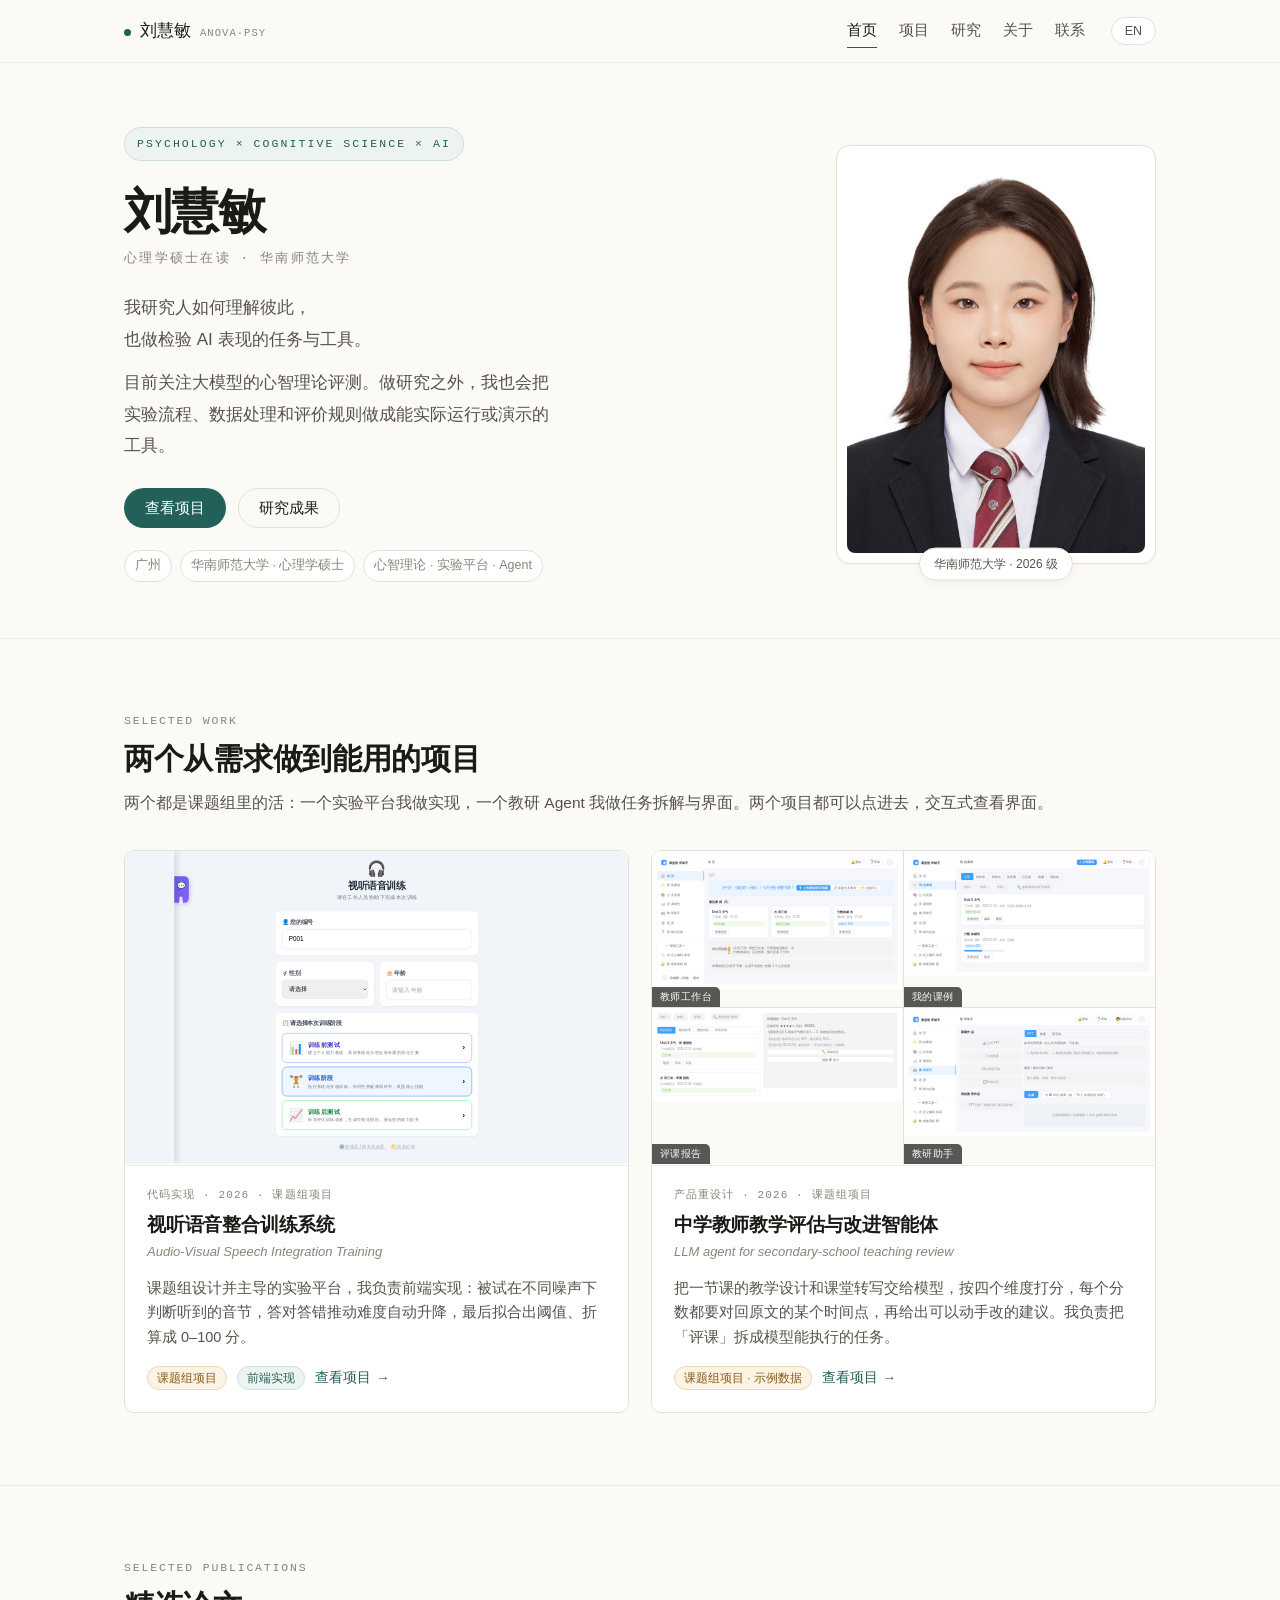
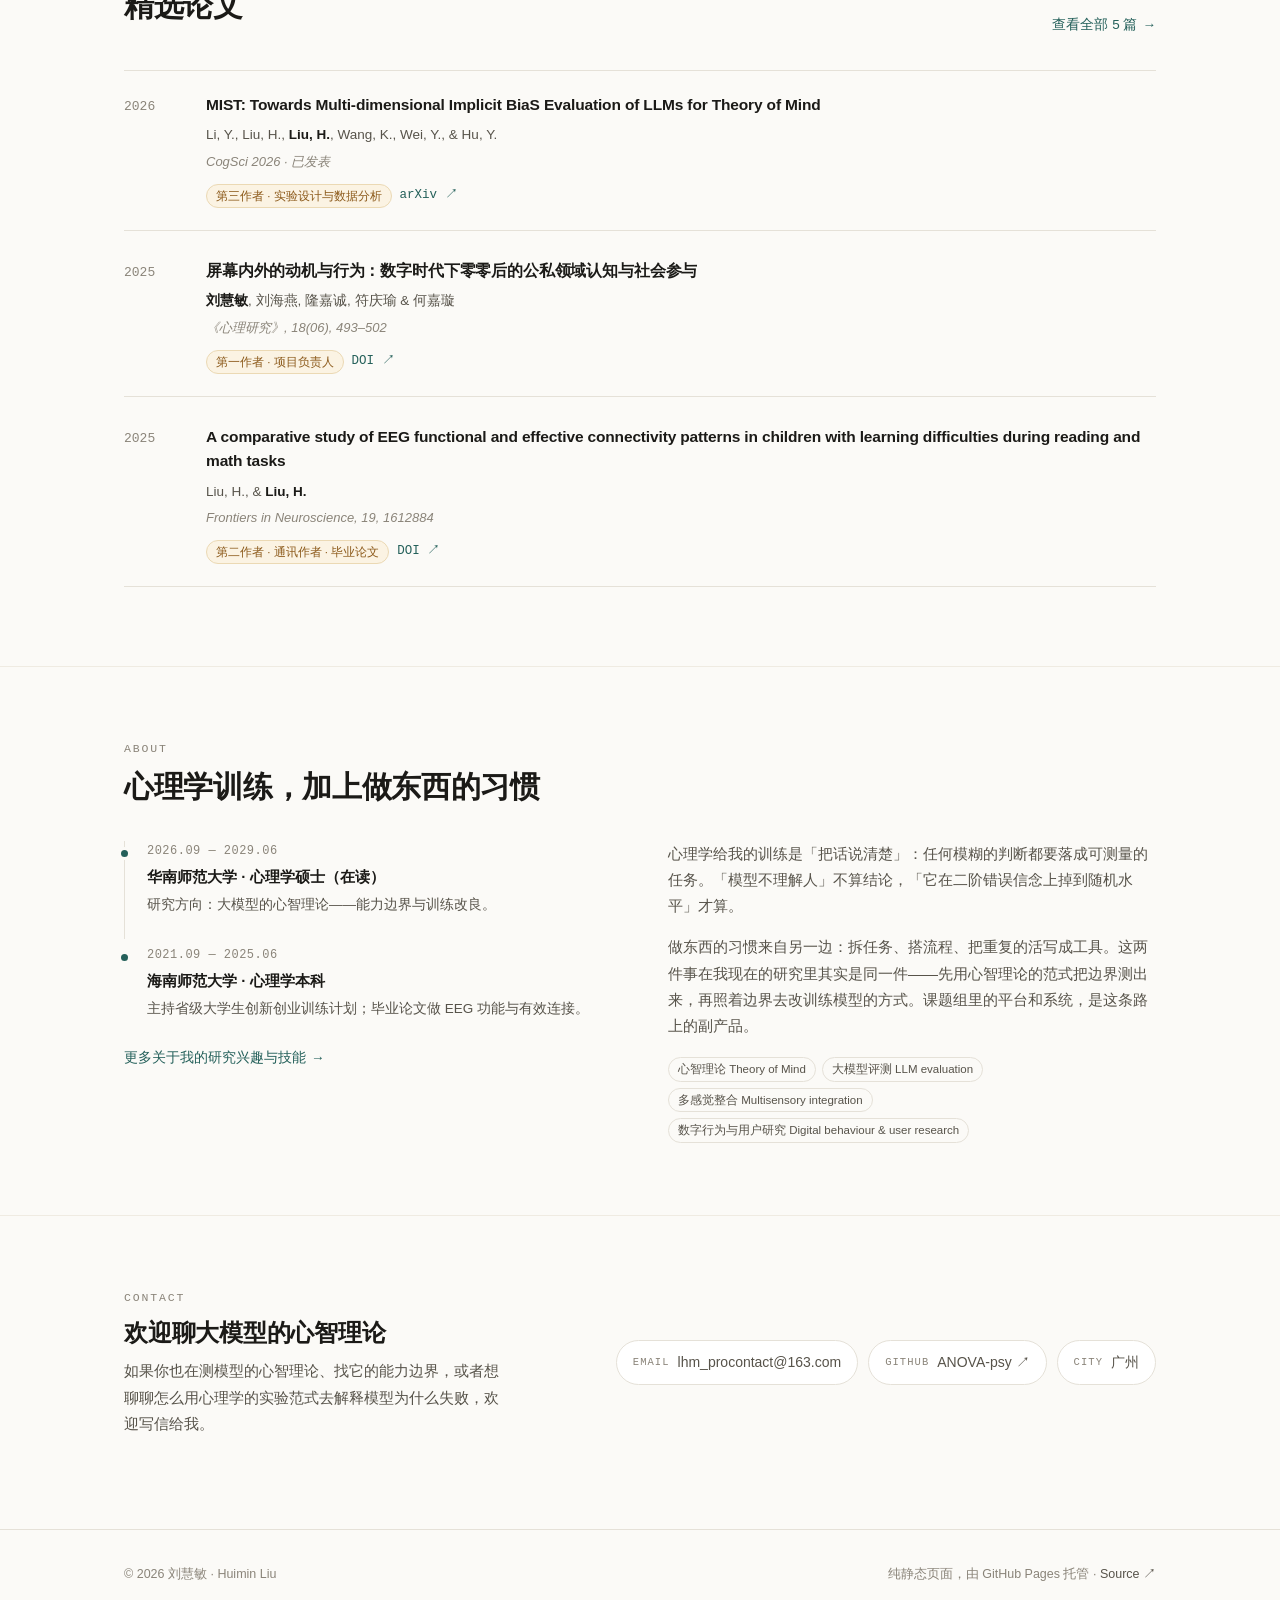
==== commit f5d2df31: "revert: 整站回滚到 2fe8e02 版式，保留本轮的首页简介与关于页内容" ====
--- a/index.html
+++ b/index.html
@@ -3,12 +3,12 @@
 <head>
 <meta charset="UTF-8">
 <meta name="viewport" content="width=device-width, initial-scale=1.0">
-<title>刘慧敏 · Huimin Liu — 心理学研究与大模型评测</title>
-<meta name="description" content="刘慧敏，华南师范大学心理学硕士在读。研究大模型的心智理论评测，也把实验流程、数据处理与评价规则做成能运行或演示的工具。">
+<title>刘慧敏 · Huimin Liu — Psychology × Cognitive Science × AI</title>
+<meta name="description" content="刘慧敏，华南师范大学心理学硕士在读。研究方向为大模型心智理论与社会认知评估；独立开发视听语音整合训练实验平台，设计面向中学教师的教学评估与改进智能体。">
 <meta name="author" content="Huimin Liu">
 <meta property="og:type" content="website">
-<meta property="og:title" content="刘慧敏 · Huimin Liu">
-<meta property="og:description" content="我研究人如何理解彼此，也做检验 AI 表现的任务与工具。">
+<meta property="og:title" content="刘慧敏 · Psychology × Cognitive Science × AI">
+<meta property="og:description" content="心理学硕士在读，认知科学与 AI 交叉背景。用实验验证问题，把研究需求做成能用的工具。">
 <meta property="og:image" content="assets/images/profile/portrait.jpg">
 <link rel="icon" href="data:image/svg+xml,%3Csvg xmlns='http://www.w3.org/2000/svg' viewBox='0 0 32 32'%3E%3Crect width='32' height='32' rx='7' fill='%2324605A'/%3E%3Ctext x='16' y='23' font-size='17' fill='%23FBFAF7' text-anchor='middle' font-family='Georgia,serif'%3EA%3C/text%3E%3C/svg%3E">
 <link rel="stylesheet" href="assets/css/style.css">
@@ -18,7 +18,7 @@
 <header class="site-header">
   <div class="wrap nav-inner">
     <a class="brand" href="index.html">
-      <span class="dot" aria-hidden="true"></span><span class="zh">刘慧敏</span><span class="en">Huimin Liu</span>
+      <span class="dot" aria-hidden="true"></span>刘慧敏<span class="en" style="font-family:var(--sans)"> Huimin Liu</span>
       <small>ANOVA·PSY</small>
     </a>
     <button class="nav-toggle" type="button" aria-expanded="false" aria-controls="nav-links">
@@ -39,33 +39,37 @@
 
 <main>
 
-  <!-- ============ 个人介绍 ============ -->
+  <!-- ============ Hero ============ -->
   <section class="hero">
     <div class="wrap hero-grid">
       <div>
+        <span class="hero-eyebrow">Psychology × Cognitive Science × AI</span>
         <h1><span class="zh">刘慧敏</span><span class="en">Huimin Liu</span></h1>
-        <p class="hero-affil">
-          <span class="zh">华南师范大学 · 心理学硕士在读</span>
-          <span class="en">South China Normal University · M.A. in Psychology</span>
-        </p>
-
-        <p class="hero-statement">
+        <span class="name-en zh">心理学硕士在读 · 华南师范大学</span>
+        <span class="name-en en">M.A. Student in Psychology · South China Normal University</span>
+
+        <p class="hero-lede">
           <span class="zh">我研究人如何理解彼此，<br>也做检验 AI 表现的任务与工具。</span>
           <span class="en">I study how people understand each other, and build the tasks and tools that test how well AI does the same.</span>
         </p>
-
-        <p class="hero-note">
+        <p class="hero-lede">
           <span class="zh">目前关注大模型的心智理论评测。做研究之外，我也会把实验流程、数据处理和评价规则做成能实际运行或演示的工具。</span>
           <span class="en">My current focus is theory of mind in large language models. Beyond the research, I turn experiment flows, data processing and scoring rules into tools that run, or that can at least be demonstrated.</span>
         </p>
 
-        <div class="btn-row">
+        <div class="btn-row hero-actions">
           <a class="btn btn--primary" href="#projects">
-            <span class="zh">看项目</span><span class="en">Projects</span>
+            <span class="zh">查看项目</span><span class="en">View projects</span>
           </a>
           <a class="btn btn--ghost" href="research/index.html">
-            <span class="zh">看研究</span><span class="en">Research</span>
+            <span class="zh">研究成果</span><span class="en">Research &amp; publications</span>
           </a>
+        </div>
+
+        <div class="hero-meta">
+          <span><span class="zh">广州</span><span class="en">Guangzhou, China</span></span>
+          <span><span class="zh">华南师范大学 · 心理学硕士</span><span class="en">M.A. in Psychology, SCNU</span></span>
+          <span><span class="zh">心智理论 · 实验平台 · Agent</span><span class="en">Theory of mind · research tooling · Agents</span></span>
         </div>
       </div>
 
@@ -73,137 +77,168 @@
         <div class="portrait-frame">
           <img src="assets/images/profile/portrait.jpg" alt="刘慧敏的个人照片" width="810" height="1080" fetchpriority="high">
         </div>
-      </div>
-    </div>
-  </section>
-
-  <!-- ============ 项目 ============ -->
+        <span class="portrait-badge"><span class="zh">华南师范大学 · 2026 级</span><span class="en">SCNU · Cohort 2026</span></span>
+      </div>
+    </div>
+  </section>
+
+  <!-- ============ 精选项目 ============ -->
   <section class="section" id="projects">
     <div class="wrap">
-      <div class="sec-head">
-        <h2><span class="zh">两个项目</span><span class="en">Two projects</span></h2>
-        <p>
-          <span class="zh">都来自课题组的实际需求。下面写的是问题、我负责的部分和做出来的东西。</span>
-          <span class="en">Both came out of real needs in my lab. Each entry states the problem, my part, and what was produced.</span>
-        </p>
-      </div>
-
-      <!-- 项目一 -->
-      <article class="work">
-        <div class="work-head">
-          <h3 class="work-title"><a href="projects/audio-visual-training.html"><span class="zh">视听语音整合训练系统</span><span class="en">Audio-Visual Integration Training System</span></a></h3>
-          <span class="work-role"><span class="zh">课题组项目｜本人负责前端实现</span><span class="en">Lab project · front end by me</span></span>
-        </div>
-        <p class="work-sub"><span class="zh">把实验方案实现为可运行的浏览器工具</span><span class="en">Turning an experiment protocol into a browser tool</span></p>
-
-        <a class="work-shot" href="projects/audio-visual-training.html" aria-label="打开视听语音整合训练系统项目页">
-          <iframe src="demos/audio-visual/index.html?embed=1&amp;crop=top" title="视听语音整合训练系统的真实界面：被试入口页" loading="lazy" tabindex="-1" aria-hidden="true"></iframe>
-        </a>
-        <p class="work-cap">
-          <span class="zh">源码里的入口页，未连接后端，按钮不可用。</span>
-          <span class="en">The entry screen from the project source; no backend, buttons inert.</span>
-        </p>
-
-        <div class="work-body">
-          <p class="work-text">
-            <span class="zh">课题组确定实验设计、测量指标和刺激材料；我负责将方案实现为前端系统，包括任务页面与流程控制、音画时序、阶梯难度调整，以及结果和历史记录的数据链路。</span>
-            <span class="en">The lab set the design, the measures and the stimuli. I built the front end: task screens and flow control, audio-visual timing, staircase difficulty, and the data chain behind results and history.</span>
-          </p>
-          <div>
-            <ul class="work-facts">
-              <li><span class="zh">4 类测量任务</span><span class="en">Four measured tasks</span></li>
-              <li><span class="zh">Web Audio 与阶梯控制</span><span class="en">Web Audio and staircases</span></li>
-              <li><span class="zh">试次记录、阈值计算和 CSV/JSON 导出</span><span class="en">Trial records, threshold fitting, CSV/JSON export</span></li>
-            </ul>
-            <a class="work-link" href="projects/audio-visual-training.html"><span class="zh">查看项目</span><span class="en">View project</span></a>
-          </div>
-        </div>
-      </article>
-
-      <!-- 项目二 -->
-      <article class="work">
-        <div class="work-head">
-          <h3 class="work-title"><a href="projects/teacher-agent.html"><span class="zh">中学教师教学评价 Agent 原型</span><span class="en">Teaching Evaluation Agent Prototype</span></a></h3>
-          <span class="work-role"><span class="zh">课题组项目｜本人负责任务拆解、评价规则与界面原型</span><span class="en">Lab project · decomposition, rubric and wireframes by me</span></span>
-        </div>
-        <p class="work-sub"><span class="zh">让评价结论能回到具体课堂证据</span><span class="en">Making every judgement point back to classroom evidence</span></p>
-
-        <a class="work-shot work-shot--tall" href="projects/teacher-agent.html" aria-label="打开中学教师教学评价 Agent 项目页">
-          <iframe src="demos/teacher-agent/index.html?screen=s1&amp;embed=1" title="教师工作台的界面线框：待办、最近课例与三个入口动作" loading="lazy" tabindex="-1" aria-hidden="true"></iframe>
-        </a>
-        <p class="work-cap">
-          <span class="zh">脱敏线框中的教师工作台，界面内容为示例数据。</span>
-          <span class="en">The teacher workspace from the sanitised wireframes; sample data only.</span>
-        </p>
-
-        <div class="work-body">
-          <p class="work-text">
-            <span class="zh">将「评一节课」的需求拆成材料解析、维度评分、证据定位和改进建议四个环节。参与设计四个评价维度与输出规则，并完成面向教师、教研人员等角色的界面线框。</span>
-            <span class="en">I broke "review a lesson" into four steps — parsing materials, scoring dimensions, locating evidence, writing suggestions — co-designed the four dimensions and their output rules, and drew the wireframes for the teacher and research roles.</span>
-          </p>
-          <div>
-            <ul class="work-facts">
-              <li><span class="zh">4 个评价维度</span><span class="en">Four dimensions</span></li>
-              <li><span class="zh">每条评价对应课堂实录中的具体时间点</span><span class="en">Each judgement tied to a timestamp</span></li>
-              <li><span class="zh">按角色组织工作台与课例流程</span><span class="en">Workspaces and lesson flow by role</span></li>
-            </ul>
-            <a class="work-link" href="projects/teacher-agent.html"><span class="zh">查看项目</span><span class="en">View project</span></a>
-          </div>
-        </div>
-      </article>
-    </div>
-  </section>
-
-  <!-- ============ 研究 ============ -->
-  <section class="section" id="research">
-    <div class="wrap">
-      <div class="sec-head">
-        <h2><span class="zh">研究</span><span class="en">Research</span></h2>
-      </div>
-
-      <div class="feature">
-        <h3><span class="zh">大模型的心智理论评测</span><span class="en">Measuring theory of mind in large language models</span></h3>
-        <p>
-          <span class="zh">MIST 将心智理论表现拆为能力、社交性和道德三个维度，并通过词汇联想与情感归因两个间接任务，对 8 个模型进行比较。我的工作包括实验设计、数据分析与结果绘图。</span>
-          <span class="en">MIST splits theory-of-mind performance into competence, sociability and morality, and compares eight models through two indirect tasks — word association and affective attribution. My part was experiment design, analysis and the figures.</span>
-        </p>
-        <p class="feature-meta">
-          <span class="zh">CogSci 2026｜第三作者</span><span class="en">CogSci 2026 · third author</span>
-          · <a href="https://arxiv.org/abs/2506.14161" target="_blank" rel="noopener"><span class="zh">论文</span><span class="en">Paper</span> ↗</a>
-        </p>
-      </div>
-
-      <ul class="brief-list">
-        <li>
-          <span class="zh"><a href="https://doi.org/10.19988/j.cnki.issn.2095-1159.2025.06.002" target="_blank" rel="noopener"><b>《屏幕内外的动机与行为》</b></a>　第一作者、项目负责人；《心理研究》2025。</span>
-          <span class="en"><a href="https://doi.org/10.19988/j.cnki.issn.2095-1159.2025.06.002" target="_blank" rel="noopener"><b>Motivation and behaviour on and off screen</b></a> — first author and project lead; <em>Psychological Research</em>, 2025.</span>
+      <div class="sec-head sec-head--row reveal">
+        <div>
+          <span class="eyebrow">Selected Work</span>
+          <h2><span class="zh">两个从需求做到能用的项目</span><span class="en">Two projects, from a real need to something usable</span></h2>
+          <p>
+            <span class="zh">两个都是课题组里的活：一个实验平台我做实现，一个教研 Agent 我做任务拆解与界面。两个项目都可以点进去，交互式查看界面。</span>
+            <span class="en">Both are lab projects: I implemented one platform, and did the task breakdown and interface for the other. Each one opens into an interactive view of the interface.</span>
+          </p>
+        </div>
+      </div>
+
+      <div class="projects-grid">
+
+        <!-- 项目一 -->
+        <article class="card project-card reveal">
+          <div class="card-cover card-cover--live">
+            <iframe src="demos/audio-visual/index.html?embed=1" title="视听语音整合训练系统的入口界面：被试编号、基本信息与三个训练阶段" loading="lazy" tabindex="-1" aria-hidden="true"></iframe>
+          </div>
+          <div class="card-body">
+            <div class="card-kicker"><span class="zh">代码实现 · 2026 · 课题组项目</span><span class="en">Build · 2026 · Lab project</span></div>
+            <h3 class="card-title"><a href="projects/audio-visual-training.html"><span class="zh">视听语音整合训练系统</span><span class="en">Audio-Visual Integration Training System</span></a></h3>
+            <p class="card-sub">Audio-Visual Speech Integration Training</p>
+            <p class="card-desc">
+              <span class="zh">课题组设计并主导的实验平台，我负责前端实现：被试在不同噪声下判断听到的音节，答对答错推动难度自动升降，最后拟合出阈值、折算成 0–100 分。</span>
+              <span class="en">A lab-designed platform; I built the front end. Listeners identify syllables under varying noise, responses move the difficulty up and down, and a psychometric curve turns the result into a threshold and a 0–100 score.</span>
+            </p>
+            <div class="card-foot">
+              <span class="tag tag--role"><span class="zh">课题组项目</span><span class="en">Lab project</span></span>
+              <span class="tag tag--moss"><span class="zh">前端实现</span><span class="en">Front-end</span></span>
+              <a class="card-link" href="projects/audio-visual-training.html"><span class="zh">查看项目</span><span class="en">View project</span></a>
+            </div>
+          </div>
+        </article>
+
+        <!-- 项目二 -->
+        <article class="card project-card reveal">
+          <div class="card-cover card-cover--live">
+            <iframe src="demos/teacher-agent/overview.html" title="教研智能体的四个界面线框：教师工作台、我的课例、评课报告、教研助手" loading="lazy" tabindex="-1" aria-hidden="true"></iframe>
+          </div>
+          <div class="card-body">
+            <div class="card-kicker"><span class="zh">产品重设计 · 2026 · 课题组项目</span><span class="en">Product redesign · 2026 · Lab project</span></div>
+            <h3 class="card-title"><a href="projects/teacher-agent.html"><span class="zh">中学教师教学评估与改进智能体</span><span class="en">Teaching Evaluation &amp; Improvement Agent</span></a></h3>
+            <p class="card-sub">LLM agent for secondary-school teaching review</p>
+            <p class="card-desc">
+              <span class="zh">把一节课的教学设计和课堂转写交给模型，按四个维度打分，每个分数都要对回原文的某个时间点，再给出可以动手改的建议。我负责把「评课」拆成模型能执行的任务。</span>
+              <span class="en">Lesson plans and transcripts go in; four dimension scores come out, each pinned to a timestamp in the transcript, followed by changes a teacher can act on. My part was breaking "lesson review" into steps a model can execute.</span>
+            </p>
+            <div class="card-foot">
+              <span class="tag tag--role"><span class="zh">课题组项目 · 示例数据</span><span class="en">Lab project · sample data</span></span>
+              <a class="card-link" href="projects/teacher-agent.html"><span class="zh">查看项目</span><span class="en">View project</span></a>
+            </div>
+          </div>
+        </article>
+      </div>
+    </div>
+  </section>
+
+  <!-- ============ 论文 ============ -->
+  <section class="section" id="publications">
+    <div class="wrap">
+      <div class="sec-head sec-head--row reveal">
+        <div>
+          <span class="eyebrow">Selected Publications</span>
+          <h2><span class="zh">精选论文</span><span class="en">Selected publications</span></h2>
+        </div>
+        <a class="card-link" href="research/index.html#all"><span class="zh">查看全部 5 篇</span><span class="en">All 5 publications</span></a>
+      </div>
+
+      <ul class="pub-list reveal">
+        <li class="pub-item">
+          <div class="pub-year">2026</div>
+          <div class="pub-body">
+            <h3>MIST: Towards Multi-dimensional Implicit BiaS Evaluation of LLMs for Theory of Mind</h3>
+            <p class="pub-authors">Li, Y., Liu, H., <span class="me">Liu, H.</span>, Wang, K., Wei, Y., &amp; Hu, Y.</p>
+            <p class="pub-venue"><span class="zh">CogSci 2026 · 已发表</span><span class="en">CogSci 2026 · published</span></p>
+            <div class="pub-foot">
+              <span class="tag tag--role"><span class="zh">第三作者 · 实验设计与数据分析</span><span class="en">Third author · design &amp; analysis</span></span>
+              <a class="pub-link" href="https://arxiv.org/abs/2506.14161" target="_blank" rel="noopener">arXiv ↗</a>
+            </div>
+          </div>
         </li>
-        <li>
-          <span class="zh"><a href="https://doi.org/10.3389/fnins.2025.1612884" target="_blank" rel="noopener"><b>EEG 阅读与数学任务研究</b></a>　第二作者兼通讯作者；Frontiers in Neuroscience 2025。</span>
-          <span class="en"><a href="https://doi.org/10.3389/fnins.2025.1612884" target="_blank" rel="noopener"><b>EEG connectivity during reading and maths tasks</b></a> — second and corresponding author; <em>Frontiers in Neuroscience</em>, 2025.</span>
+
+        <li class="pub-item">
+          <div class="pub-year">2025</div>
+          <div class="pub-body">
+            <h3>屏幕内外的动机与行为：数字时代下零零后的公私领域认知与社会参与</h3>
+            <p class="pub-authors"><span class="me">刘慧敏</span>, 刘海燕, 隆嘉诚, 符庆瑜 &amp; 何嘉璇</p>
+            <p class="pub-venue"><span class="zh">《心理研究》, 18(06), 493–502</span><span class="en">Psychological Research, 18(06), 493–502</span></p>
+            <div class="pub-foot">
+              <span class="tag tag--role"><span class="zh">第一作者 · 项目负责人</span><span class="en">First author · project lead</span></span>
+              <a class="pub-link" href="https://doi.org/10.19988/j.cnki.issn.2095-1159.2025.06.002" target="_blank" rel="noopener">DOI ↗</a>
+            </div>
+          </div>
+        </li>
+
+        <li class="pub-item">
+          <div class="pub-year">2025</div>
+          <div class="pub-body">
+            <h3>A comparative study of EEG functional and effective connectivity patterns in children with learning difficulties during reading and math tasks</h3>
+            <p class="pub-authors">Liu, H., &amp; <span class="me">Liu, H.</span></p>
+            <p class="pub-venue">Frontiers in Neuroscience, 19, 1612884</p>
+            <div class="pub-foot">
+              <span class="tag tag--role"><span class="zh">第二作者 · 通讯作者 · 毕业论文</span><span class="en">Second &amp; corresponding author · thesis</span></span>
+              <a class="pub-link" href="https://doi.org/10.3389/fnins.2025.1612884" target="_blank" rel="noopener">DOI ↗</a>
+            </div>
+          </div>
         </li>
       </ul>
-
-      <p class="more">
-        <a href="research/index.html#all"><span class="zh">查看全部论文（5 篇）</span><span class="en">All five publications</span> →</a>
-      </p>
-    </div>
-  </section>
-
-  <!-- ============ 背景 ============ -->
+    </div>
+  </section>
+
+  <!-- ============ About 摘要 ============ -->
   <section class="section" id="about">
     <div class="wrap">
-      <div class="sec-head">
-        <h2><span class="zh">背景</span><span class="en">Background</span></h2>
-      </div>
-      <div class="brief">
-        <p>
-          <span class="zh">本科就读于海南师范大学心理学专业，目前在华南师范大学攻读心理学硕士。此前的项目涉及数字行为、脑网络分析和心理学实验；现在更集中地把研究方法用于大模型评测与 AI 工具设计。</span>
-          <span class="en">I did my undergraduate degree in psychology at Hainan Normal University and am now a master's student at South China Normal University. Earlier projects covered digital behaviour, brain-network analysis and psychology experiments; now I concentrate on applying research methods to model evaluation and AI tool design.</span>
-        </p>
-        <p class="more">
-          <a href="about.html"><span class="zh">完整的经历与技能</span><span class="en">Full background and skills</span> →</a>
-        </p>
+      <div class="sec-head reveal">
+        <span class="eyebrow">About</span>
+        <h2><span class="zh">心理学训练，加上做东西的习惯</span><span class="en">Psychology training, with a habit of building things</span></h2>
+      </div>
+
+      <div class="hero-grid" style="grid-template-columns:minmax(0,1fr) minmax(0,1fr); align-items:start;">
+        <div class="reveal">
+          <ul class="timeline">
+            <li>
+              <div class="tl-when">2026.09 — 2029.06</div>
+              <div class="tl-what"><span class="zh">华南师范大学 · 心理学硕士（在读）</span><span class="en">South China Normal University · M.A. in Psychology</span></div>
+              <div class="tl-desc"><span class="zh">研究方向：大模型的心智理论——能力边界与训练改良。</span><span class="en">Focus: theory of mind in LLMs — where the capability ends, and how training could move it.</span></div>
+            </li>
+            <li>
+              <div class="tl-when">2021.09 — 2025.06</div>
+              <div class="tl-what"><span class="zh">海南师范大学 · 心理学本科</span><span class="en">Hainan Normal University · B.Sc. in Psychology</span></div>
+              <div class="tl-desc"><span class="zh">主持省级大学生创新创业训练计划；毕业论文做 EEG 功能与有效连接。</span><span class="en">Led a provincial undergraduate innovation project; thesis on EEG connectivity.</span></div>
+            </li>
+          </ul>
+          <p style="margin-top:22px">
+            <a class="card-link" href="about.html"><span class="zh">更多关于我的研究兴趣与技能</span><span class="en">More on interests and skills</span></a>
+          </p>
+        </div>
+
+        <div class="reveal">
+          <p class="prose" style="font-size:15px">
+            <span class="zh">心理学给我的训练是「把话说清楚」：任何模糊的判断都要落成可测量的任务。「模型不理解人」不算结论，「它在二阶错误信念上掉到随机水平」才算。</span>
+            <span class="en">Psychology trained me to make claims measurable. "The model doesn't understand people" is not a finding; "it drops to chance on second-order false belief" is.</span>
+          </p>
+          <p class="prose" style="font-size:15px">
+            <span class="zh">做东西的习惯来自另一边：拆任务、搭流程、把重复的活写成工具。这两件事在我现在的研究里其实是同一件——先用心智理论的范式把边界测出来，再照着边界去改训练模型的方式。课题组里的平台和系统，是这条路上的副产品。</span>
+            <span class="en">The habit of building came from elsewhere: splitting tasks, wiring up workflows, writing the repetitive parts into tools. In my current work the two are the same thing — measure the boundary with theory-of-mind paradigms, then use that boundary to change how the model is trained. The lab platforms are a by-product of that loop.</span>
+          </p>
+          <div class="tag-row" style="margin-top:18px">
+            <span class="tag">心智理论 Theory of Mind</span>
+            <span class="tag">大模型评测 LLM evaluation</span>
+            <span class="tag">多感觉整合 Multisensory integration</span>
+            <span class="tag">数字行为与用户研究 Digital behaviour &amp; user research</span>
+          </div>
+        </div>
       </div>
     </div>
   </section>
@@ -211,16 +246,20 @@
   <!-- ============ 联系 ============ -->
   <section class="section" id="contact">
     <div class="wrap">
-      <div class="sec-head">
-        <h2><span class="zh">联系</span><span class="en">Contact</span></h2>
-      </div>
-      <p style="font-size:15.5px; color:var(--ink-2); max-width:58ch; margin-bottom:16px">
-        <span class="zh">如果你在做 AI 产品评估、用户研究，或对心理学实验方法如何用于模型测试感兴趣，欢迎联系我。</span>
-        <span class="en">If you work on AI product evaluation or user research, or you are curious about how psychology experiments can test models, I would be glad to hear from you.</span>
-      </p>
-      <div class="contact-lines">
-        <a href="mailto:lhm_procontact@163.com">lhm_procontact@163.com</a>
-        <a href="https://github.com/ANOVA-psy" target="_blank" rel="noopener">GitHub · ANOVA-psy ↗</a>
+      <div class="contact-grid reveal">
+        <div>
+          <span class="eyebrow">Contact</span>
+          <h2 style="margin-bottom:10px"><span class="zh">欢迎聊大模型的心智理论</span><span class="en">Let's talk theory of mind in LLMs</span></h2>
+          <p style="color:var(--ink-2); font-size:15px; max-width:46ch">
+            <span class="zh">如果你也在测模型的心智理论、找它的能力边界，或者想聊聊怎么用心理学的实验范式去解释模型为什么失败，欢迎写信给我。</span>
+            <span class="en">If you are measuring theory of mind in models, mapping where their capability ends, or wondering how psychological paradigms could explain their failures, email is the best way to reach me.</span>
+          </p>
+        </div>
+        <div class="contact-links">
+          <a class="contact-item" href="mailto:lhm_procontact@163.com"><span class="k">Email</span>lhm_procontact@163.com</a>
+          <a class="contact-item" href="https://github.com/ANOVA-psy" target="_blank" rel="noopener"><span class="k">GitHub</span>ANOVA-psy ↗</a>
+          <span class="contact-item"><span class="k">City</span><span class="zh">广州</span><span class="en">Guangzhou</span></span>
+        </div>
       </div>
     </div>
   </section>
--- a/assets/css/style.css
+++ b/assets/css/style.css
@@ -1,7 +1,6 @@
 /* =========================================================
    ANOVA-psy.github.io — 全站样式
-   暖白纸感 + 墨色正文 + 低饱和墨绿
-   无外部依赖 · 系统字体 · 层次靠留白与分隔线，不靠卡片和徽章
+   设计：暖白纸感 + 低饱和墨绿 | 无外部依赖 | 系统字体
    ========================================================= */
 
 :root {
@@ -9,18 +8,19 @@
   --paper-2: #F5F3ED;
   --card: #FFFFFF;
   --ink: #1B1A17;
-  --ink-2: #54504A;
+  --ink-2: #57534A;
   --ink-3: #8A8479;
-  --line: #E3DED3;
+  --line: #E5E1D8;
   --line-2: #EFEBE2;
   --moss: #24605A;
   --moss-dark: #1C4E49;
   --moss-tint: #EDF3F1;
-  --moss-line: #CFE0DA;
   --amber: #8C5A1B;
   --amber-tint: #FBF3E3;
   --amber-line: #EBD9B4;
-  --wrap: 1100px;
+  --radius: 10px;
+  --radius-sm: 7px;
+  --wrap: 1080px;
   --sans: -apple-system, BlinkMacSystemFont, "Segoe UI", "PingFang SC", "Hiragino Sans GB", "Microsoft YaHei", sans-serif;
   --serif: Georgia, "Songti SC", "Noto Serif SC", "Source Han Serif SC", serif;
   --mono: ui-monospace, SFMono-Regular, Menlo, Consolas, "Liberation Mono", monospace;
@@ -37,7 +37,7 @@
   color: var(--ink);
   font-family: var(--sans);
   font-size: 16px;
-  line-height: 1.78;
+  line-height: 1.75;
   -webkit-font-smoothing: antialiased;
   text-rendering: optimizeLegibility;
 }
@@ -47,22 +47,17 @@
 a { color: var(--moss); text-decoration: none; }
 a:hover { text-decoration: underline; text-underline-offset: 3px; }
 
-h1, h2, h3, h4 { font-family: var(--serif); font-weight: 600; line-height: 1.3; margin: 0; letter-spacing: -0.01em; }
+h1, h2, h3, h4 { font-family: var(--serif); font-weight: 600; line-height: 1.28; margin: 0; letter-spacing: -0.01em; }
 
 p { margin: 0 0 1em; }
 p:last-child { margin-bottom: 0; }
 
 ul { margin: 0; padding-left: 1.15em; }
-li { margin-bottom: .35em; }
+li { margin-bottom: .4em; }
 
 :focus-visible { outline: 2px solid var(--moss); outline-offset: 3px; border-radius: 3px; }
 
 ::selection { background: #CFE0DA; }
-
-.sr-only {
-  position: absolute; width: 1px; height: 1px; padding: 0; margin: -1px;
-  overflow: hidden; clip: rect(0 0 0 0); white-space: nowrap; border: 0;
-}
 
 /* ---------- 双语 ---------- */
 [data-lang="zh"] .en { display: none !important; }
@@ -70,17 +65,28 @@
 
 /* ---------- 布局 ---------- */
 .wrap { width: 100%; max-width: var(--wrap); margin: 0 auto; padding: 0 24px; }
-.section { padding: 64px 0; border-top: 1px solid var(--line-2); }
+.section { padding: 72px 0; border-top: 1px solid var(--line-2); }
 .section:first-of-type { border-top: 0; }
-
-.sec-head { margin-bottom: 28px; max-width: 64ch; }
-.sec-head h2 { font-size: clamp(1.35rem, 2.2vw, 1.68rem); margin-bottom: 8px; }
+.section--tight { padding: 48px 0; }
+
+.sec-head { margin-bottom: 34px; max-width: 62ch; }
+.eyebrow {
+  display: block;
+  font-family: var(--mono);
+  font-size: 11.5px;
+  letter-spacing: .16em;
+  text-transform: uppercase;
+  color: var(--ink-3);
+  margin-bottom: 10px;
+}
+.sec-head h2 { font-size: clamp(1.4rem, 2.4vw, 1.85rem); margin-bottom: 10px; }
 .sec-head p { color: var(--ink-2); font-size: 15.5px; }
+.sec-head--row { display: flex; align-items: flex-end; justify-content: space-between; gap: 24px; max-width: none; flex-wrap: wrap; }
 
 /* ---------- 顶部导航 ---------- */
 .site-header {
   position: sticky; top: 0; z-index: 50;
-  background: rgba(251, 250, 247, .9);
+  background: rgba(251, 250, 247, .88);
   backdrop-filter: saturate(1.4) blur(10px);
   border-bottom: 1px solid var(--line-2);
 }
@@ -99,12 +105,12 @@
 .lang-btn, .nav-toggle {
   font: 500 12.5px/1 var(--sans);
   color: var(--ink-2);
-  background: transparent;
+  background: var(--card);
   border: 1px solid var(--line);
-  border-radius: 5px;
-  padding: 7px 12px;
+  border-radius: 999px;
+  padding: 7px 13px;
   cursor: pointer;
-  transition: border-color .15s, color .15s;
+  transition: border-color .15s, color .15s, background .15s;
 }
 .lang-btn:hover, .nav-toggle:hover { border-color: var(--moss); color: var(--moss); }
 .nav-toggle { display: none; }
@@ -127,144 +133,132 @@
 .btn {
   display: inline-flex; align-items: center; gap: 8px;
   font-size: 14.5px; font-weight: 500; line-height: 1;
-  padding: 11px 18px; border-radius: 5px;
+  padding: 12px 20px; border-radius: 999px;
   border: 1px solid transparent; cursor: pointer;
-  transition: background .16s, border-color .16s, color .16s;
-}
-.btn:hover { text-decoration: none; }
+  transition: background .16s, border-color .16s, color .16s, transform .16s;
+}
+.btn:hover { text-decoration: none; transform: translateY(-1px); }
 .btn--primary { background: var(--moss); color: #fff; }
 .btn--primary:hover { background: var(--moss-dark); }
 .btn--ghost { background: transparent; color: var(--ink); border-color: var(--line); }
 .btn--ghost:hover { border-color: var(--ink-3); background: var(--card); }
-.btn-row { display: flex; flex-wrap: wrap; gap: 10px; }
+.btn--sm { font-size: 13px; padding: 9px 15px; }
+.btn-row { display: flex; flex-wrap: wrap; gap: 12px; }
 
 /* ---------- Hero ---------- */
-.hero { padding: 60px 0 52px; }
-.hero-grid { display: grid; grid-template-columns: minmax(0, 1fr) 258px; gap: 52px; align-items: start; }
-.hero h1 { font-size: clamp(2rem, 4vw, 2.65rem); margin-bottom: 8px; letter-spacing: -0.02em; }
-.hero-affil {
-  font-family: var(--mono); font-size: 12px; letter-spacing: .1em;
-  color: var(--ink-3); text-transform: uppercase; margin-bottom: 26px;
-}
-.hero-statement {
-  font-family: var(--serif); font-size: clamp(1.22rem, 2.1vw, 1.48rem);
-  line-height: 1.62; color: var(--ink); max-width: 30ch; margin-bottom: 18px;
-}
-.hero-note { font-size: 16px; line-height: 1.82; color: var(--ink-2); max-width: 46ch; margin-bottom: 26px; }
+.hero { padding: 64px 0 56px; }
+.hero-grid { display: grid; grid-template-columns: minmax(0, 1fr) 320px; gap: 56px; align-items: center; }
+.hero-eyebrow {
+  display: inline-block; font-family: var(--mono); font-size: 11.5px; letter-spacing: .18em;
+  text-transform: uppercase; color: var(--moss);
+  background: var(--moss-tint); border: 1px solid #CFE0DA;
+  padding: 6px 12px; border-radius: 999px; margin-bottom: 20px;
+}
+.hero h1 { font-size: clamp(2.1rem, 4.6vw, 3rem); margin-bottom: 6px; letter-spacing: -0.02em; }
+.hero .name-en { font-family: var(--mono); font-size: 12.5px; letter-spacing: .18em; color: var(--ink-3); text-transform: uppercase; margin-bottom: 22px; display: block; }
+.hero-lede { font-size: 17px; line-height: 1.85; color: var(--ink-2); max-width: 46ch; margin-bottom: 12px; }
+.hero-lede strong { color: var(--ink); font-weight: 600; }
+.hero-actions { margin: 26px 0 22px; }
+.hero-meta { display: flex; flex-wrap: wrap; gap: 8px; font-size: 12.5px; color: var(--ink-3); }
+/* 只作用于直接子级，否则内层 .zh / .en 也会被套上边框，出现胶囊套胶囊 */
+.hero-meta > span { border: 1px solid var(--line); background: var(--card); padding: 4px 10px; border-radius: 999px; }
+.hero-meta > span > span { border: 0; background: none; padding: 0; border-radius: 0; }
 
 .portrait-card { position: relative; }
 .portrait-frame {
   border: 1px solid var(--line); background: var(--card);
-  border-radius: 4px; padding: 8px;
-}
-.portrait-frame img { border-radius: 2px; width: 100%; aspect-ratio: 3 / 4; object-fit: cover; object-position: 50% 22%; }
-
-@media (max-width: 860px) {
-  .hero-grid { grid-template-columns: 1fr; gap: 30px; }
-  .portrait-card { max-width: 190px; }
-  .hero { padding: 38px 0 34px; }
-  .hero-statement { max-width: none; }
-}
-
-/* ---------- 项目：整幅界面 + 说明 ---------- */
-.work { padding: 38px 0 44px; border-top: 1px solid var(--line); }
-.work:first-of-type { border-top: 0; padding-top: 4px; }
-
-.work-head {
-  display: flex; align-items: baseline; justify-content: space-between;
-  gap: 10px 24px; flex-wrap: wrap; margin-bottom: 4px;
-}
-.work-title { font-size: 1.22rem; }
-.work-title a { color: var(--ink); }
-.work-title a:hover { color: var(--moss); }
-.work-role { font-size: 13px; color: var(--ink-3); }
-.work-sub { font-size: 15px; color: var(--ink-2); margin-bottom: 18px; }
-
-.work-shot {
-  display: block; position: relative; overflow: hidden;
-  border: 1px solid var(--line); border-radius: 5px; background: var(--paper-2);
-  aspect-ratio: 1100 / 452;
-  transition: border-color .16s;
-}
-.work-shot iframe {
-  position: absolute; inset: 0; width: 100%; height: 100%;
-  border: 0; display: block; background: #fff; pointer-events: none;
-}
-.work-shot:hover { border-color: var(--moss-line); }
-.work-shot--tall { aspect-ratio: 1100 / 572; }
-
-.work-cap { font-size: 12.5px; color: var(--ink-3); margin: 9px 0 0; }
-
-.work-body {
-  display: grid; grid-template-columns: minmax(0, 1.4fr) minmax(0, 1fr);
-  gap: 6px 44px; margin-top: 20px;
-}
-.work-text { font-size: 15.5px; line-height: 1.82; color: var(--ink-2); max-width: 56ch; }
-.work-facts { list-style: none; padding: 0; margin: 0 0 14px; }
-.work-facts li {
-  position: relative; padding: 7px 0 7px 18px;
-  font-size: 14px; color: var(--ink-2);
-  border-top: 1px solid var(--line-2);
-}
-.work-facts li:first-child { border-top: 0; padding-top: 0; }
-.work-facts li::before { content: "–"; position: absolute; left: 0; color: var(--ink-3); }
-.work-link { font-size: 14px; color: var(--moss); display: inline-flex; align-items: center; gap: 5px; }
-.work-link::after { content: "→"; transition: transform .16s; }
-.work-link:hover { text-decoration: none; }
-.work-link:hover::after { transform: translateX(3px); }
-
-@media (max-width: 760px) {
-  .work-body { grid-template-columns: 1fr; gap: 16px; }
-  .work-shot, .work-shot--tall { aspect-ratio: 16 / 11; }
-  .work-head { display: block; margin-bottom: 6px; }
-  .work-role { display: block; margin-top: 5px; }
-}
-
-/* ---------- 研究 ---------- */
-.feature { padding-bottom: 30px; }
-.feature h3 { font-size: 1.15rem; margin-bottom: 10px; }
-.feature p { font-size: 15.5px; line-height: 1.82; color: var(--ink-2); max-width: 68ch; }
-.feature-meta {
-  font-family: var(--mono); font-size: 12.5px; letter-spacing: .04em;
-  color: var(--ink-3); margin-top: 12px;
-}
-.feature-meta a { color: var(--moss); }
-
-.brief-list { list-style: none; padding: 0; margin: 0; border-top: 1px solid var(--line); }
-.brief-list li {
-  padding: 16px 0; border-bottom: 1px solid var(--line-2);
-  font-size: 14.5px; color: var(--ink-2);
-}
-.brief-list b { color: var(--ink); font-weight: 600; }
-.brief-list a { color: var(--ink); }
-.brief-list a:hover { color: var(--moss); }
-
-.more { margin-top: 20px; font-size: 14.5px; }
-
-/* ---------- 背景 / 联系 ---------- */
-.brief { max-width: 68ch; }
-.brief p { font-size: 15.5px; line-height: 1.82; color: var(--ink-2); }
-
-.contact-lines { display: flex; flex-wrap: wrap; gap: 10px 28px; font-size: 15.5px; margin-top: 4px; }
-.contact-lines a { color: var(--ink); border-bottom: 1px solid var(--line); padding-bottom: 2px; }
-.contact-lines a:hover { color: var(--moss); border-bottom-color: var(--moss); text-decoration: none; }
-
-/* ---------- 论文列表（研究页 / 首页） ---------- */
+  border-radius: 14px; padding: 10px; box-shadow: 0 1px 2px rgba(27,26,23,.04);
+}
+.portrait-frame img { border-radius: 8px; width: 100%; aspect-ratio: 3 / 4; object-fit: cover; object-position: 50% 22%; }
+.portrait-badge {
+  position: absolute; left: 50%; transform: translate(-50%, 50%);
+  bottom: 0; white-space: nowrap;
+  font-size: 12px; color: var(--ink-2); background: var(--card);
+  border: 1px solid var(--line); border-radius: 999px; padding: 5px 14px;
+  box-shadow: 0 2px 8px rgba(27,26,23,.06);
+}
+@media (max-width: 900px) {
+  .hero-grid { grid-template-columns: 1fr; gap: 36px; }
+  .portrait-card { max-width: 260px; }
+  .hero { padding: 40px 0; }
+}
+
+/* ---------- 卡片通用 ---------- */
+.card {
+  background: var(--card); border: 1px solid var(--line); border-radius: var(--radius);
+  transition: border-color .18s, box-shadow .18s, transform .18s;
+}
+a.card { display: block; color: inherit; }
+a.card:hover { text-decoration: none; border-color: #C9DBD6; box-shadow: 0 6px 18px rgba(27,26,23,.07); transform: translateY(-2px); }
+a.card:hover .card-title { color: var(--moss); }
+a.card:hover .card-cover img { transform: scale(1.015); }
+
+/* 项目卡 */
+.projects-grid { display: grid; grid-template-columns: repeat(2, minmax(0, 1fr)); gap: 22px; }
+.project-card { overflow: hidden; display: flex; flex-direction: column; }
+/* 封面按截图内容区裁切：原图 1080×630，顶部 68px 是浏览器工具栏，裁掉后留 1080×562 */
+.card-cover { position: relative; background: var(--paper-2); overflow: hidden; border-bottom: 1px solid var(--line-2); aspect-ratio: 2145 / 1096; }
+.card-cover img { width: 103%; max-width: none; height: auto; display: block; margin-top: -8.6%; transition: transform .4s ease; }
+.card-cover--svg img { width: 100%; height: 100%; margin-top: 0; object-fit: cover; }
+
+/* 实时渲染的可交互封面：iframe 直接铺满，点击可直接操作 */
+.card-cover--live { aspect-ratio: 16 / 10; background: var(--paper-2); }.card-cover--live iframe { position: absolute; inset: 0; width: 100%; height: 100%; border: 0; display: block; background: var(--card); pointer-events: none; }
+.card-cover--live .live-note {
+  position: absolute; right: 9px; top: 9px; pointer-events: none;
+  font-family: var(--mono); font-size: 10px; letter-spacing: .06em;
+  background: rgba(27,26,23,.72); color: #FBFAF7; border-radius: 4px; padding: 3px 7px;
+}
+.project-card:hover .card-title { color: var(--moss); }
+.project-card .card-title a { color: inherit; }
+.project-card .card-title a:hover { text-decoration: underline; text-underline-offset: 3px; }
+.card-cover-tag {
+  position: absolute; top: 10px; left: 10px;
+  font-family: var(--mono); font-size: 10.5px; letter-spacing: .08em; text-transform: uppercase;
+  background: rgba(255,255,255,.94); border: 1px solid var(--line);
+  color: var(--ink-2); border-radius: 5px; padding: 3px 7px;
+}
+.card-body { padding: 20px 22px 22px; display: flex; flex-direction: column; flex: 1; }
+.card-kicker { font-family: var(--mono); font-size: 11px; letter-spacing: .1em; text-transform: uppercase; color: var(--ink-3); margin-bottom: 8px; }
+.card-title { font-size: 19px; margin-bottom: 4px; color: var(--ink); transition: color .15s; }
+.card-sub { font-size: 13px; color: var(--ink-3); margin-bottom: 12px; font-style: italic; }
+.card-desc { font-size: 14.5px; color: var(--ink-2); line-height: 1.7; margin-bottom: 16px; }
+.card-foot { margin-top: auto; display: flex; align-items: center; gap: 10px; flex-wrap: wrap; }
+.card-link { font-size: 13.5px; color: var(--moss); display: inline-flex; align-items: center; gap: 5px; }
+.card-link::after { content: "→"; transition: transform .16s; }
+a.card:hover .card-link::after { transform: translateX(3px); }
+
+/* 小卡（研究方向） */
+.research-grid { display: grid; grid-template-columns: repeat(3, minmax(0, 1fr)); gap: 20px; }
+.research-card { padding: 22px 22px 20px; display: flex; flex-direction: column; }
+.research-card h3 { font-size: 16.5px; margin-bottom: 8px; }
+.research-card .q { font-size: 13.5px; color: var(--ink-2); margin-bottom: 12px; }
+.research-card .role { font-size: 12.5px; color: var(--ink-3); border-top: 1px dashed var(--line); padding-top: 10px; margin-top: auto; }
+
+/* ---------- 徽章 / 标签 ---------- */
+.tag {
+  display: inline-block; font-size: 11.5px; line-height: 1.6; padding: 2px 9px;
+  border-radius: 999px; border: 1px solid var(--line); background: var(--paper); color: var(--ink-2);
+  white-space: nowrap;
+}
+.tag--role { background: var(--amber-tint); border-color: var(--amber-line); color: var(--amber); }
+.tag--moss { background: var(--moss-tint); border-color: #CFE0DA; color: var(--moss); }
+.tag--quiet { color: var(--ink-3); }
+.tag-row { display: flex; flex-wrap: wrap; gap: 6px; }
+@media (max-width: 480px) { .tag { white-space: normal; } }
+
+/* ---------- 论文列表 ---------- */
 .pub-list { list-style: none; margin: 0; padding: 0; border-top: 1px solid var(--line); }
 .pub-item {
   display: grid; grid-template-columns: 62px minmax(0, 1fr); gap: 20px;
-  padding: 24px 0; border-bottom: 1px solid var(--line);
+  padding: 22px 0; border-bottom: 1px solid var(--line);
 }
 .pub-year { font-family: var(--mono); font-size: 13px; color: var(--ink-3); padding-top: 3px; }
-.pub-body h3 { font-family: var(--sans); font-size: 15.5px; font-weight: 600; line-height: 1.55; margin-bottom: 7px; }
+.pub-body h3 { font-family: var(--sans); font-size: 15.5px; font-weight: 600; line-height: 1.55; margin-bottom: 6px; }
 .pub-authors { font-size: 13.5px; color: var(--ink-2); margin-bottom: 4px; }
 .pub-authors .me { color: var(--ink); font-weight: 600; }
-.pub-venue { font-size: 13px; color: var(--ink-3); font-style: italic; margin-bottom: 9px; }
-.pub-note { font-size: 14px; color: var(--ink-2); max-width: 66ch; margin-bottom: 10px; }
-.pub-foot { display: flex; flex-wrap: wrap; align-items: baseline; gap: 8px 16px; font-size: 12.5px; font-family: var(--mono); }
-.pub-role { color: var(--ink-3); }
-.pub-link { color: var(--moss); }
-.pub-link:hover { text-decoration: underline; text-underline-offset: 3px; }
+.pub-venue { font-size: 13px; color: var(--ink-3); font-style: italic; margin-bottom: 10px; }
+.pub-foot { display: flex; flex-wrap: wrap; align-items: center; gap: 8px; }
+.pub-link { font-size: 12.5px; font-family: var(--mono); }
 @media (max-width: 620px) {
   .pub-item { grid-template-columns: 1fr; gap: 6px; }
   .pub-year { padding-top: 0; }
@@ -272,123 +266,272 @@
 
 /* ---------- 时间线 ---------- */
 .timeline { list-style: none; margin: 0; padding: 0; }
-.timeline li { position: relative; padding: 0 0 24px 22px; border-left: 1px solid var(--line); }
+.timeline li { position: relative; padding: 0 0 22px 22px; border-left: 1px solid var(--line); }
 .timeline li:last-child { padding-bottom: 0; border-left-color: transparent; }
 .timeline li::before {
-  content: ""; position: absolute; left: -4px; top: 10px;
+  content: ""; position: absolute; left: -4px; top: 9px;
   width: 7px; height: 7px; border-radius: 50%; background: var(--moss); box-shadow: 0 0 0 3px var(--paper);
 }
 .tl-when { font-family: var(--mono); font-size: 12px; color: var(--ink-3); letter-spacing: .04em; }
-.tl-what { font-size: 15px; font-weight: 600; margin: 3px 0 4px; }
-.tl-desc { font-size: 14px; color: var(--ink-2); }
-
-/* ---------- 分栏条目（能力 / 设计要点 / 流程） ---------- */
-.cols {
-  display: grid; gap: 28px 38px;
-  grid-template-columns: repeat(auto-fit, minmax(220px, 1fr));
-}
-.cols--2 { grid-template-columns: repeat(auto-fit, minmax(280px, 1fr)); }
-.item { border-top: 1px solid var(--line); padding-top: 14px; }
-.item-k {
-  font-family: var(--mono); font-size: 10.5px; letter-spacing: .12em;
-  text-transform: uppercase; color: var(--ink-3); display: block; margin-bottom: 6px;
-}
-.item h3 { font-family: var(--sans); font-size: 15px; font-weight: 600; margin-bottom: 6px; }
-.item p { font-size: 14px; line-height: 1.72; color: var(--ink-2); }
-.item-links { margin-top: 8px; font-size: 13px; }
-
-/* ---------- 详情页 ---------- */
-.page-head { padding: 46px 0 34px; border-bottom: 1px solid var(--line-2); }
-.breadcrumb { font-size: 12.5px; color: var(--ink-3); margin-bottom: 18px; display: flex; gap: 8px; align-items: center; flex-wrap: wrap; }
-.breadcrumb a { color: var(--ink-2); }
-.page-head h1 { font-size: clamp(1.7rem, 3.2vw, 2.2rem); margin-bottom: 12px; }
-.page-head .sub { font-size: 16px; line-height: 1.8; color: var(--ink-2); max-width: 64ch; margin-bottom: 18px; }
-
-.role-line {
-  font-size: 13.5px; color: var(--ink-2); margin-bottom: 20px;
-  padding: 9px 0; border-top: 1px solid var(--line-2); border-bottom: 1px solid var(--line-2);
-}
-.role-line b { color: var(--ink); font-weight: 600; }
-
-.detail-section { padding: 46px 0; border-top: 1px solid var(--line-2); }
-.detail-section h2 { font-size: clamp(1.28rem, 2.1vw, 1.55rem); margin-bottom: 8px; }
-.detail-section .lede { font-size: 15px; color: var(--ink-2); max-width: 68ch; margin-bottom: 24px; }
-
-.prose { max-width: 68ch; font-size: 15.5px; color: var(--ink-2); }
-.prose h3 { font-size: 16px; margin: 26px 0 8px; color: var(--ink); }
-.prose strong { color: var(--ink); font-weight: 600; }
-
-/* 说明条 */
-.notice {
-  display: flex; gap: 12px; align-items: flex-start;
-  border-left: 3px solid var(--amber-line);
-  background: var(--amber-tint);
-  padding: 12px 16px; font-size: 13.5px; line-height: 1.72; color: #6E4A12; margin-bottom: 22px;
-}
-.notice strong { color: #5A3B0C; }
-
-.callout {
-  border-left: 3px solid var(--moss);
-  background: var(--moss-tint);
-  padding: 12px 16px; font-size: 14px; line-height: 1.75; color: var(--ink-2);
-}
-.callout strong { color: var(--ink); }
-
-/* 流程步骤 */
-.steps {
-  display: grid; gap: 24px 30px;
-  grid-template-columns: repeat(auto-fit, minmax(170px, 1fr));
-  list-style: none; padding: 0; margin: 0;
-}
-.steps li { border-top: 1px solid var(--line); padding-top: 12px; margin: 0; }
-.step-n { font-family: var(--mono); font-size: 10.5px; letter-spacing: .12em; color: var(--ink-3); }
-.step-t { font-size: 15px; font-weight: 600; margin: 4px 0 5px; }
-.step-d { font-size: 13.8px; line-height: 1.7; color: var(--ink-2); }
-
-/* 规格表 */
-.table-wrap { border-top: 1px solid var(--line); border-bottom: 1px solid var(--line); overflow-x: auto; }
-.spec-table { width: 100%; border-collapse: collapse; font-size: 14px; }
-.spec-table th, .spec-table td { text-align: left; padding: 10px 14px 10px 0; border-bottom: 1px solid var(--line-2); vertical-align: top; }
-.spec-table th { font-weight: 600; color: var(--ink); font-size: 13.5px; }
-.spec-table thead th { color: var(--ink-3); font-size: 11.5px; letter-spacing: .04em; font-weight: 500; white-space: nowrap; }
-.spec-table tbody th { width: 17%; }
-.spec-table td { color: var(--ink-2); }
-.spec-table tr:last-child th, .spec-table tr:last-child td { border-bottom: 0; }
-@media (max-width: 640px) { .spec-table { min-width: 520px; } }
-
-/* ---------- 嵌入的演示 ---------- */
-.demo-frame { border: 1px solid var(--line); overflow: hidden; background: var(--paper-2); }
-.demo-frame iframe { display: block; width: 100%; height: 680px; border: 0; background: var(--paper); }
-@media (max-width: 760px) { .demo-frame iframe { height: 780px; } }
-
-/* 项目页顶部的原型展示带：整块可点 */
+.tl-what { font-size: 15px; font-weight: 600; margin: 2px 0 3px; }
+.tl-desc { font-size: 13.5px; color: var(--ink-2); }
+
+/* ---------- 技能分组 ---------- */
+.skill-groups { display: grid; grid-template-columns: repeat(3, minmax(0, 1fr)); gap: 22px; }
+.skill-group h3 { font-family: var(--sans); font-size: 13px; letter-spacing: .06em; text-transform: uppercase; color: var(--ink-3); margin-bottom: 12px; }
+.skill-group ul { list-style: none; padding: 0; }
+.skill-group li { font-size: 14.5px; color: var(--ink-2); padding: 7px 0; border-bottom: 1px dashed var(--line-2); }
+.skill-group li:last-child { border-bottom: 0; }
+@media (max-width: 800px) { .skill-groups, .research-grid { grid-template-columns: 1fr; } }
+
+/* ---------- 技能卡（带证据链接） ---------- */
+.skill-grid { display: grid; grid-template-columns: repeat(auto-fit, minmax(258px, 1fr)); gap: 12px; }
+.skill-card {
+  background: var(--card); border: 1px solid var(--line); border-radius: var(--radius-sm);
+  padding: 15px 16px 13px; transition: border-color .18s, box-shadow .18s, transform .18s;
+}
+.skill-card:hover { border-color: #C9DBD6; box-shadow: 0 4px 14px rgba(27,26,23,.06); transform: translateY(-2px); }
+.skill-card h3 { font-size: 14.5px; margin-bottom: 6px; color: var(--ink); }
+.skill-card p { font-size: 13.2px; line-height: 1.72; color: var(--ink-2); }
+.skill-card .ev {
+  margin-top: 10px; padding-top: 9px; border-top: 1px dashed var(--line-2);
+  font-family: var(--mono); font-size: 10.5px; letter-spacing: .04em; color: var(--ink-3);
+  display: flex; flex-wrap: wrap; gap: 8px; align-items: baseline;
+}
+.skill-card .ev a { font-family: var(--sans); font-size: 12.5px; letter-spacing: 0; color: var(--moss); }
+.skill-card .ev a:hover { text-decoration: underline; text-underline-offset: 3px; }
+
+.sub-h {
+  font-size: 12px; letter-spacing: .1em; text-transform: uppercase;
+  color: var(--ink-3); font-family: var(--mono); font-weight: 500;
+  margin: 26px 0 10px;
+}
+.sub-h:first-of-type { margin-top: 6px; }
+
+/* 项目页顶部的线框展示带：整块可点 */
 .proto-band {
   position: relative; display: block; overflow: hidden;
-  border: 1px solid var(--line); background: var(--paper-2);
-  aspect-ratio: 1000 / 650;
-  transition: border-color .16s;
+  border: 1px solid var(--line); border-radius: 12px; background: var(--paper-2);
+  aspect-ratio: 1000 / 640; box-shadow: 0 1px 3px rgba(27,26,23,.05);
+  transition: border-color .18s, box-shadow .18s, transform .18s;
 }
 .proto-band iframe { position: absolute; inset: 0; width: 100%; height: 100%; border: 0; pointer-events: none; display: block; }
 .proto-band .proto-cta {
-  position: absolute; right: 0; bottom: 0;
-  background: var(--moss); color: #fff; font-size: 12.5px;
-  padding: 8px 16px;
-}
-.proto-band:hover { border-color: var(--moss-line); }
-.proto-band:hover .proto-cta { background: var(--moss-dark); }
-
-/* 关于页头部：左文右图 */
-.about-head { display: grid; grid-template-columns: minmax(0, 1fr) 190px; gap: 44px; align-items: start; }
+  position: absolute; right: 12px; bottom: 12px;
+  background: var(--moss); color: #fff; font-size: 12.5px; letter-spacing: .01em;
+  padding: 7px 14px; border-radius: 999px; box-shadow: 0 4px 14px rgba(27,26,23,.18);
+  transition: background .18s, transform .18s;
+}
+.proto-band:hover { border-color: #C9DBD6; box-shadow: 0 8px 24px rgba(27,26,23,.10); transform: translateY(-2px); }
+.proto-band:hover .proto-cta { background: #1D4F4A; transform: translateX(2px); }
+.proto-band:focus-visible { outline: 2px solid var(--moss); outline-offset: 3px; }
+
+/* 关于页头部：左边文字，右边照片 */
+.about-head { display: grid; grid-template-columns: minmax(0, 1fr) 184px; gap: 44px; align-items: start; }
 .about-head .portrait-card { max-width: none; }
 @media (max-width: 760px) {
   .about-head { grid-template-columns: 1fr; gap: 22px; }
   .about-head .portrait-card { max-width: 168px; }
 }
 
+/* ---------- 联系 ---------- */
+.contact-grid { display: grid; grid-template-columns: minmax(0, 1fr) auto; gap: 32px; align-items: center; }
+.contact-links { display: flex; flex-wrap: wrap; gap: 10px; }
+.contact-item {
+  display: inline-flex; align-items: center; gap: 8px; font-size: 14px;
+  border: 1px solid var(--line); background: var(--card); border-radius: 999px; padding: 9px 16px; color: var(--ink-2);
+}
+.contact-item:hover { border-color: var(--moss); color: var(--moss); text-decoration: none; }
+.contact-item .k { font-family: var(--mono); font-size: 10.5px; letter-spacing: .1em; text-transform: uppercase; color: var(--ink-3); }
+@media (max-width: 720px) { .contact-grid { grid-template-columns: 1fr; } }
+
 /* ---------- 页脚 ---------- */
-.site-footer { border-top: 1px solid var(--line); padding: 32px 0 42px; margin-top: 16px; }
-.footer-inner { display: flex; justify-content: space-between; gap: 16px; flex-wrap: wrap; font-size: 12.5px; color: var(--ink-3); }
+.site-footer { border-top: 1px solid var(--line); padding: 34px 0 44px; margin-top: 20px; }
+.footer-inner { display: flex; justify-content: space-between; gap: 20px; flex-wrap: wrap; font-size: 12.5px; color: var(--ink-3); }
 .footer-inner a { color: var(--ink-2); }
+
+/* =========================================================
+   详情页
+   ========================================================= */
+.page-head { padding: 52px 0 40px; border-bottom: 1px solid var(--line-2); }
+.breadcrumb { font-size: 12.5px; color: var(--ink-3); margin-bottom: 20px; display: flex; gap: 8px; align-items: center; }
+.breadcrumb a { color: var(--ink-2); }
+.page-head h1 { font-size: clamp(1.75rem, 3.4vw, 2.4rem); margin-bottom: 10px; }
+.page-head .sub { font-size: 16px; color: var(--ink-2); max-width: 62ch; margin-bottom: 20px; }
+.meta-chips { display: flex; flex-wrap: wrap; gap: 8px; margin-bottom: 22px; }
+.meta-chips > span { font-size: 12.5px; color: var(--ink-2); background: var(--card); border: 1px solid var(--line); border-radius: 6px; padding: 4px 10px; }
+.meta-chips > span > span { border: 0; background: none; padding: 0; border-radius: 0; font-size: inherit; color: inherit; }
+.meta-chips b { font-weight: 600; color: var(--ink); }
+
+.detail-section { padding: 52px 0; border-top: 1px solid var(--line-2); }
+.detail-section h2 { font-size: clamp(1.3rem, 2.2vw, 1.6rem); margin-bottom: 8px; }
+.detail-section .lede { font-size: 15px; color: var(--ink-2); max-width: 68ch; margin-bottom: 26px; }
+
+.prose { max-width: 68ch; font-size: 15.5px; color: var(--ink-2); }
+.prose h3 { font-size: 16px; margin: 26px 0 8px; color: var(--ink); }
+.prose strong { color: var(--ink); font-weight: 600; }
+
+/* 声明条 */
+.notice {
+  display: flex; gap: 12px; align-items: flex-start;
+  background: var(--amber-tint); border: 1px solid var(--amber-line);
+  border-radius: var(--radius-sm); padding: 13px 16px; font-size: 13.5px; color: #6E4A12; margin-bottom: 26px;
+}
+.notice strong { color: #5A3B0C; }
+.notice .ico { font-size: 15px; line-height: 1.4; }
+
+/* 工作流程步骤 */
+.flow { display: grid; gap: 10px; grid-template-columns: repeat(3, minmax(0, 1fr)); margin: 0 0 8px; }
+.flow--5 { grid-template-columns: repeat(5, minmax(0, 1fr)); }
+.flow-step { background: var(--card); border: 1px solid var(--line); border-radius: var(--radius-sm); padding: 16px 16px 15px; position: relative; }
+.flow-step::after {
+  content: "→"; position: absolute; right: -12px; top: 50%; transform: translateY(-50%);
+  color: var(--ink-3); font-size: 13px; background: var(--paper); padding: 0 2px;
+}
+.flow-step:last-child::after { display: none; }
+.flow-n { font-family: var(--mono); font-size: 10.5px; color: var(--ink-3); letter-spacing: .1em; }
+.flow-t { font-size: 14.5px; font-weight: 600; margin: 4px 0 4px; }
+.flow-d { font-size: 12.5px; color: var(--ink-2); line-height: 1.6; }
+@media (max-width: 900px) {
+  .flow, .flow--5 { grid-template-columns: 1fr; gap: 8px; }
+  .flow-step::after { content: "↓"; right: 50%; top: auto; bottom: -14px; transform: translateX(50%); }
+}
+
+/* 模块卡 */
+.module-grid { display: grid; grid-template-columns: repeat(2, minmax(0, 1fr)); gap: 18px; }
+@media (min-width: 900px) { .module-grid.module-grid--3 { grid-template-columns: repeat(3, minmax(0, 1fr)); } }
+.module { background: var(--card); border: 1px solid var(--line); border-radius: var(--radius); padding: 18px 20px; }
+.module h3 { font-family: var(--sans); font-size: 15px; font-weight: 600; margin-bottom: 4px; }
+.module .metric { font-family: var(--mono); font-size: 12px; color: var(--moss); margin-bottom: 8px; }
+.module p { font-size: 13.5px; color: var(--ink-2); }
+@media (max-width: 720px) { .module-grid { grid-template-columns: 1fr; } }
+
+/* 截图巡览 */
+.gallery { display: grid; grid-template-columns: repeat(2, minmax(0, 1fr)); gap: 20px; }
+.shot { margin: 0; }
+.shot button {
+  display: block; width: 100%; padding: 0; border: 1px solid var(--line); border-radius: var(--radius);
+  overflow: hidden; background: var(--paper-2); cursor: zoom-in; transition: border-color .16s, box-shadow .16s;
+  aspect-ratio: 2145 / 1096;
+}
+.shot button:hover { border-color: #C9DBD6; box-shadow: 0 6px 18px rgba(27,26,23,.07); }
+.shot img { width: 103%; max-width: none; height: auto; display: block; margin-top: -8.6%; }
+.shot figcaption { font-size: 13px; color: var(--ink-2); margin-top: 9px; line-height: 1.6; }
+.shot figcaption b { color: var(--ink); font-weight: 600; display: block; font-size: 13.5px; margin-bottom: 1px; }
+.shot--full { grid-column: 1 / -1; }
+
+/* 缩略图巡览（线框）：用真实渲染的 iframe 缩放，不伪造截图 */
+.thumb-grid { display: grid; grid-template-columns: repeat(3, minmax(0, 1fr)); gap: 16px; }
+.thumb { display: block; color: inherit; }
+.thumb:hover { text-decoration: none; }
+.thumb .frame {
+  display: block;
+  border: 1px solid var(--line); border-radius: var(--radius-sm); overflow: hidden;
+  background: var(--paper); position: relative; width: 100%; height: 200px;
+  transition: border-color .16s, box-shadow .16s, transform .16s;
+}
+.thumb:hover .frame { border-color: #C9DBD6; box-shadow: 0 6px 16px rgba(27,26,23,.07); transform: translateY(-2px); }
+.thumb .stage {
+  display: block;
+  position: absolute; top: 0; left: 0; width: 1000px; height: 750px;
+  transform-origin: top left; transform: scale(var(--s, .28));
+}
+.thumb iframe { width: 1000px; height: 1000px; border: 0; display: block; pointer-events: none; background: var(--paper); }
+.thumb .cap { display: block; font-size: 13px; margin-top: 8px; }
+.thumb .cap b { display: block; font-size: 13.5px; font-weight: 600; color: var(--ink); }
+.thumb .cap span { color: var(--ink-3); }
+@media (max-width: 860px) { .thumb-grid { grid-template-columns: repeat(2, minmax(0, 1fr)); } }
+@media (max-width: 560px) { .thumb-grid { grid-template-columns: 1fr; } }
+
+/* 引导卡（填补缩略图网格的空位） */
+.thumb--cta .cta-frame {
+  display: flex; align-items: center; justify-content: center; text-align: center;
+  background: var(--paper-2); border-style: dashed; border-color: #D6D0C2;
+}
+.thumb--cta:hover .cta-frame { border-color: var(--moss); background: var(--moss-tint); }
+.cta-inner { display: block; padding: 18px; }
+.cta-title { display: block; font-size: 14.5px; font-weight: 600; color: var(--ink); }
+.cta-sub { display: block; font-size: 12px; color: var(--ink-3); margin-top: 6px; line-height: 1.55; }
+.cta-arrow { display: block; margin-top: 10px; color: var(--moss); font-size: 16px; transition: transform .16s; }
+.thumb--cta:hover .cta-arrow { transform: translateX(4px); }
+
+/* 规格表 */
+.spec-table { width: 100%; border-collapse: collapse; font-size: 14px; table-layout: auto; }
+.spec-table th, .spec-table td { text-align: left; padding: 11px 14px; border-bottom: 1px solid var(--line); vertical-align: top; }
+.spec-table th { font-weight: 600; color: var(--ink); font-size: 13.5px; }
+.spec-table thead th { color: var(--ink-3); font-size: 12px; letter-spacing: .04em; font-weight: 500; white-space: nowrap; }
+.spec-table tbody th { width: 17%; }
+.spec-table td:nth-child(2) { width: 20%; font-family: var(--mono); font-size: 12.5px; color: var(--ink-2); white-space: nowrap; }
+.spec-table td:nth-child(3) { width: 12%; white-space: nowrap; }
+.spec-table td { color: var(--ink-2); }
+.spec-table tr:last-child th, .spec-table tr:last-child td { border-bottom: 0; }
+.table-wrap { border: 1px solid var(--line); border-radius: var(--radius); overflow: hidden; background: var(--card); }
+.table-wrap .spec-table thead th { background: var(--paper-2); }
+@media (max-width: 640px) { .table-wrap { overflow-x: auto; } .spec-table { min-width: 520px; } }
+
+/* 关键结论块 */
+.callout { border-left: 3px solid var(--moss); background: var(--moss-tint); padding: 14px 18px; border-radius: 0 var(--radius-sm) var(--radius-sm) 0; font-size: 14px; color: var(--ink-2); }
+.callout strong { color: var(--ink); }
+
+/* ---------- 嵌入的可交互演示 ---------- */
+.demo-frame {
+  border: 1px solid var(--line); border-radius: 12px; overflow: hidden;
+  background: var(--paper-2); box-shadow: 0 1px 3px rgba(27,26,23,.05);
+}
+.demo-frame iframe { display: block; width: 100%; height: 660px; border: 0; background: var(--paper); }
+@media (max-width: 760px) {
+  .demo-frame iframe { height: 800px; }
+}
+
+/* ---------- 图片查看器 ---------- */
+.lightbox {
+  position: fixed; inset: 0; z-index: 100; display: none;
+  background: rgba(20, 19, 17, .88);
+  padding: 40px 24px; overflow: auto;
+}
+.lightbox[open], .lightbox.is-open { display: flex; align-items: center; justify-content: center; }
+.lightbox img { max-width: min(1200px, 96vw); max-height: 82vh; width: auto; border-radius: 8px; box-shadow: 0 20px 60px rgba(0,0,0,.5); }
+.lb-bar { position: fixed; left: 0; right: 0; bottom: 0; padding: 14px 24px; display: flex; gap: 16px; justify-content: center; align-items: center; background: rgba(20,19,17,.72); color: #E9E5DC; font-size: 13px; }
+.lb-bar button { font: 500 13px/1 var(--sans); background: transparent; color: #E9E5DC; border: 1px solid rgba(233,229,220,.4); border-radius: 999px; padding: 7px 14px; cursor: pointer; }
+.lb-bar button:hover { background: rgba(233,229,220,.14); }
+.lb-count { font-family: var(--mono); font-size: 12px; color: #B9B3A6; }
+.lb-close { position: fixed; top: 18px; right: 20px; }
+
+/* ---------- 动画 ---------- */
+/* 未启用 JS 时 .reveal 保持可见，避免内容整体不可见 */
+html.js .reveal { opacity: 0; transform: translateY(12px); transition: opacity .5s ease, transform .5s ease; }
+html.js .reveal.is-in { opacity: 1; transform: none; }
+html:not(.js) .reveal { opacity: 1; transform: none; }
+
+@media (prefers-reduced-motion: reduce) {
+  html { scroll-behavior: auto; }
+  *, *::before, *::after { animation-duration: .001ms !important; transition-duration: .001ms !important; }
+  .reveal { opacity: 1; transform: none; }
+  a.card:hover, .btn:hover, .thumb:hover .frame { transform: none; }
+}
+
+/* ---------- 关于页正文区块（简介 / 能做什么 / 成果） ---------- */
+.about-head .sub { max-width: 52ch; }
+
+.cols {
+  display: grid; gap: 28px 38px;
+  grid-template-columns: repeat(auto-fit, minmax(220px, 1fr));
+}
+.item { border-top: 1px solid var(--line); padding-top: 14px; }
+.item h3 { font-family: var(--sans); font-size: 15px; font-weight: 600; margin-bottom: 6px; }
+.item p { font-size: 14px; line-height: 1.72; color: var(--ink-2); }
+.item-links { margin-top: 8px; font-size: 13px; }
+
+.brief-list { list-style: none; padding: 0; margin: 0; border-top: 1px solid var(--line); }
+.brief-list li { padding: 16px 0; border-bottom: 1px solid var(--line-2); font-size: 14.5px; color: var(--ink-2); }
+.brief-list b { color: var(--ink); font-weight: 600; }
+.brief-list a { color: var(--ink); }
+.brief-list a:hover { color: var(--moss); }
+.more { margin-top: 20px; font-size: 14.5px; }
+
+.contact-lines { display: flex; flex-wrap: wrap; gap: 10px 28px; font-size: 15.5px; margin-top: 4px; }
+.contact-lines a { color: var(--ink); border-bottom: 1px solid var(--line); padding-bottom: 2px; }
+.contact-lines a:hover { color: var(--moss); border-bottom-color: var(--moss); text-decoration: none; }
 
 /* ---------- 404 ---------- */
 .err-wrap { min-height: 62vh; display: flex; flex-direction: column; justify-content: center; align-items: flex-start; }
@@ -396,11 +539,14 @@
 
 /* ---------- 打印 ---------- */
 @media print {
-  .site-header, .site-footer, .nav-toggle, .btn-row, .btn, .work-shot, .demo-frame, .proto-band, .about-head .portrait-card { display: none !important; }
+  .site-header, .site-footer, .nav-toggle, .hero-actions, .btn, .lightbox, .card-link, .thumb-grid, .gallery { display: none !important; }
+  .about-head .portrait-card, .proto-band { display: none !important; }
   body { background: #fff; color: #000; font-size: 11.5pt; }
   .section, .detail-section { padding: 14pt 0; border-top: 1px solid #ccc; page-break-inside: avoid; }
   .hero { padding: 0 0 10pt; }
-  .hero-grid { grid-template-columns: 1fr; }
+  .hero-grid { grid-template-columns: 1fr 150px; gap: 18pt; }
   a { color: #000; text-decoration: none; }
   a[href^="http"]::after { content: " (" attr(href) ")"; font-size: 8.5pt; color: #555; word-break: break-all; }
-}
+  .card, .pub-item, .module { border-color: #ddd; }
+  .reveal { opacity: 1 !important; transform: none !important; }
+}
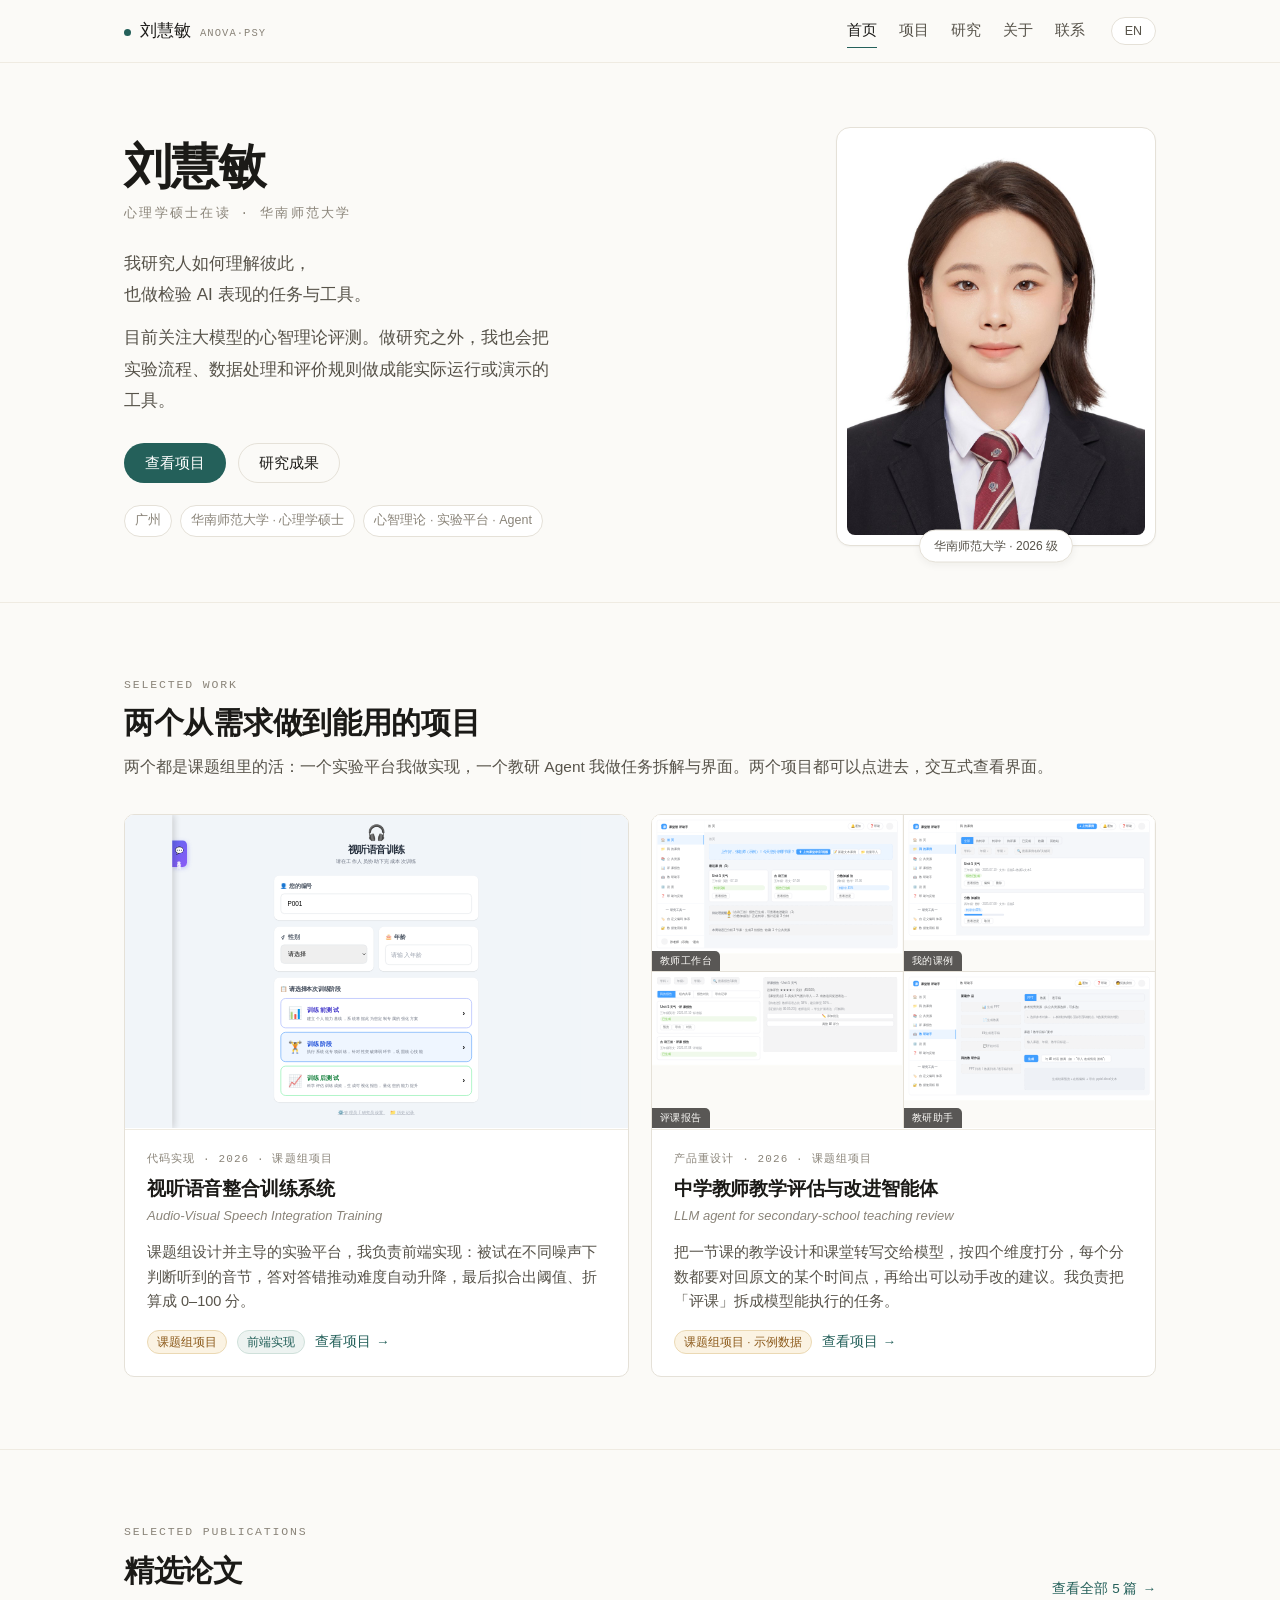
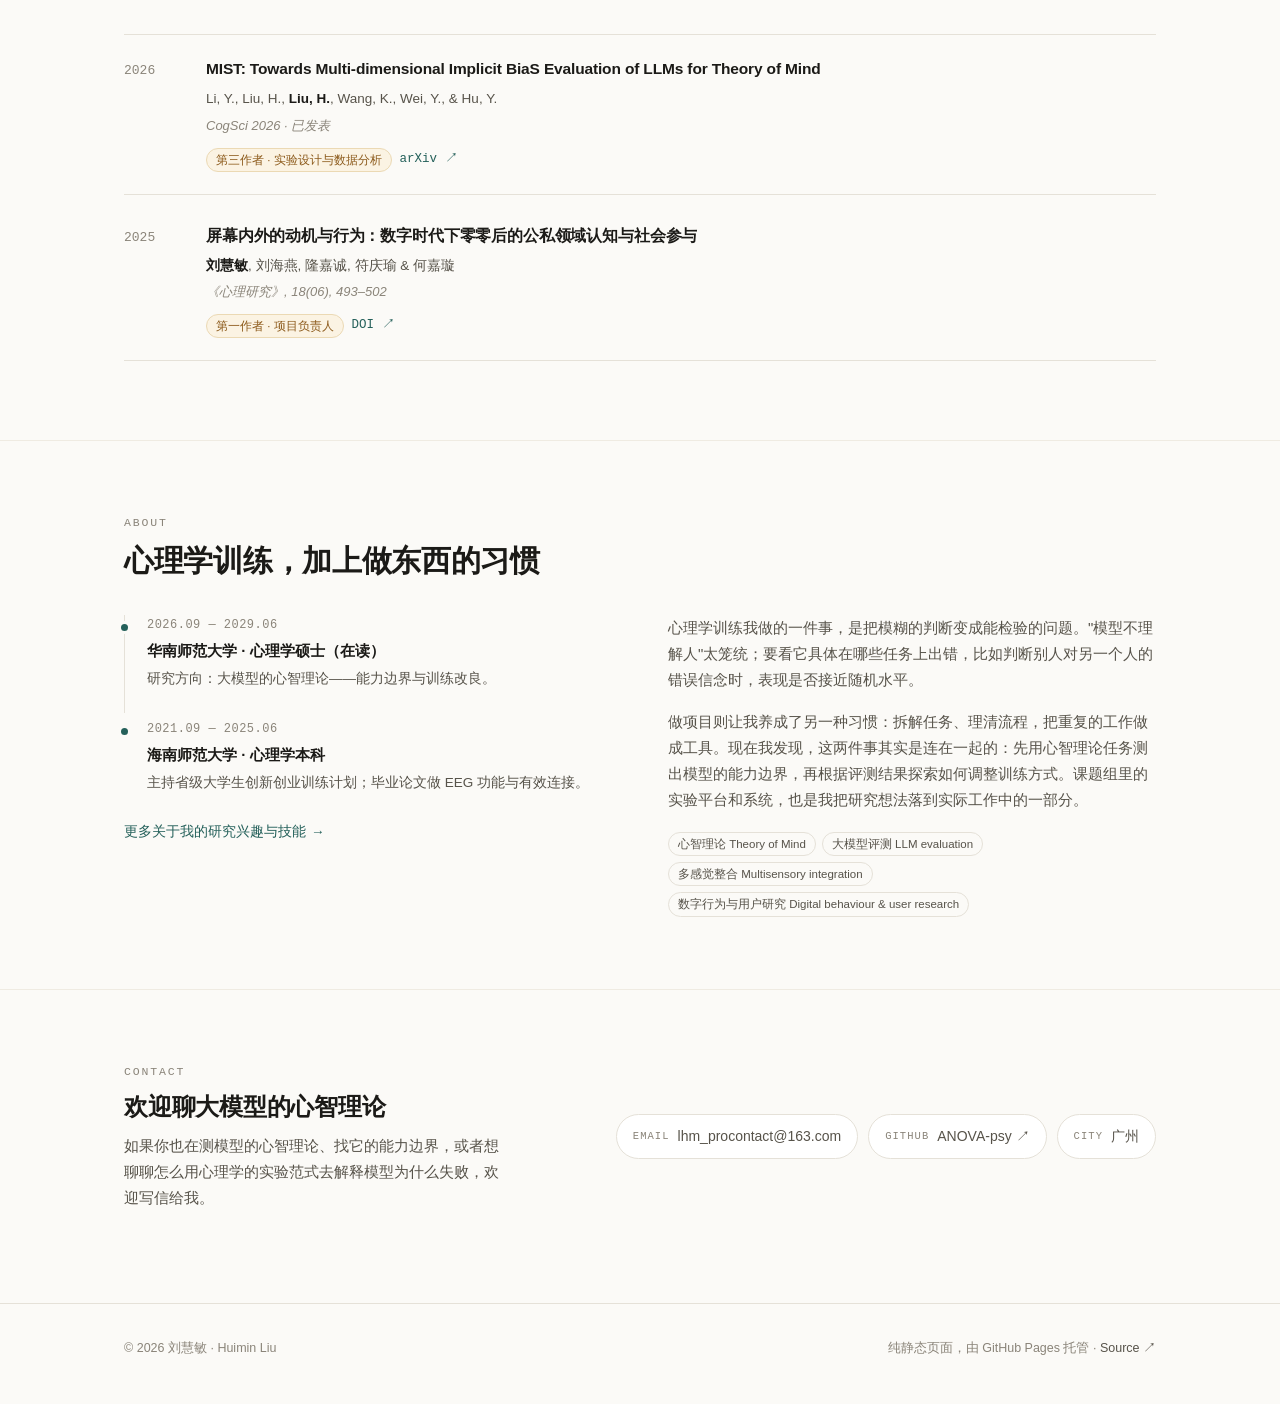
==== commit e9cd1910: "feat: 首页删眉行与EEG论文并更新about文案；关于页改流线并精简；教师页改数据大屏定位、加Skill封装、链路扩为八步" ====
--- a/index.html
+++ b/index.html
@@ -43,7 +43,6 @@
   <section class="hero">
     <div class="wrap hero-grid">
       <div>
-        <span class="hero-eyebrow">Psychology × Cognitive Science × AI</span>
         <h1><span class="zh">刘慧敏</span><span class="en">Huimin Liu</span></h1>
         <span class="name-en zh">心理学硕士在读 · 华南师范大学</span>
         <span class="name-en en">M.A. Student in Psychology · South China Normal University</span>
@@ -176,19 +175,6 @@
             <div class="pub-foot">
               <span class="tag tag--role"><span class="zh">第一作者 · 项目负责人</span><span class="en">First author · project lead</span></span>
               <a class="pub-link" href="https://doi.org/10.19988/j.cnki.issn.2095-1159.2025.06.002" target="_blank" rel="noopener">DOI ↗</a>
-            </div>
-          </div>
-        </li>
-
-        <li class="pub-item">
-          <div class="pub-year">2025</div>
-          <div class="pub-body">
-            <h3>A comparative study of EEG functional and effective connectivity patterns in children with learning difficulties during reading and math tasks</h3>
-            <p class="pub-authors">Liu, H., &amp; <span class="me">Liu, H.</span></p>
-            <p class="pub-venue">Frontiers in Neuroscience, 19, 1612884</p>
-            <div class="pub-foot">
-              <span class="tag tag--role"><span class="zh">第二作者 · 通讯作者 · 毕业论文</span><span class="en">Second &amp; corresponding author · thesis</span></span>
-              <a class="pub-link" href="https://doi.org/10.3389/fnins.2025.1612884" target="_blank" rel="noopener">DOI ↗</a>
             </div>
           </div>
         </li>
@@ -225,12 +211,12 @@
 
         <div class="reveal">
           <p class="prose" style="font-size:15px">
-            <span class="zh">心理学给我的训练是「把话说清楚」：任何模糊的判断都要落成可测量的任务。「模型不理解人」不算结论，「它在二阶错误信念上掉到随机水平」才算。</span>
-            <span class="en">Psychology trained me to make claims measurable. "The model doesn't understand people" is not a finding; "it drops to chance on second-order false belief" is.</span>
+            <span class="zh">心理学训练我做的一件事，是把模糊的判断变成能检验的问题。"模型不理解人"太笼统；要看它具体在哪些任务上出错，比如判断别人对另一个人的错误信念时，表现是否接近随机水平。</span>
+            <span class="en">What psychology gave me is one habit: turning loose claims into questions that can be tested. "The model doesn't understand people" is too coarse — you have to find the tasks where it actually fails, for instance whether it falls to chance when judging one person's false belief about another.</span>
           </p>
           <p class="prose" style="font-size:15px">
-            <span class="zh">做东西的习惯来自另一边：拆任务、搭流程、把重复的活写成工具。这两件事在我现在的研究里其实是同一件——先用心智理论的范式把边界测出来，再照着边界去改训练模型的方式。课题组里的平台和系统，是这条路上的副产品。</span>
-            <span class="en">The habit of building came from elsewhere: splitting tasks, wiring up workflows, writing the repetitive parts into tools. In my current work the two are the same thing — measure the boundary with theory-of-mind paradigms, then use that boundary to change how the model is trained. The lab platforms are a by-product of that loop.</span>
+            <span class="zh">做项目则让我养成了另一种习惯：拆解任务、理清流程，把重复的工作做成工具。现在我发现，这两件事其实是连在一起的：先用心智理论任务测出模型的能力边界，再根据评测结果探索如何调整训练方式。课题组里的实验平台和系统，也是我把研究想法落到实际工作中的一部分。</span>
+            <span class="en">Building things gave me the other habit: break a task down, settle the flow, and turn whatever repeats into a tool. Lately the two turn out to be one thing — measure where a model's theory of mind ends, then use that measurement to work out how training should change. The platforms and systems in my lab are part of carrying that into everyday work.</span>
           </p>
           <div class="tag-row" style="margin-top:18px">
             <span class="tag">心智理论 Theory of Mind</span>
--- a/assets/css/style.css
+++ b/assets/css/style.css
@@ -402,6 +402,7 @@
 @media (min-width: 900px) { .module-grid.module-grid--3 { grid-template-columns: repeat(3, minmax(0, 1fr)); } }
 .module { background: var(--card); border: 1px solid var(--line); border-radius: var(--radius); padding: 18px 20px; }
 .module h3 { font-family: var(--sans); font-size: 15px; font-weight: 600; margin-bottom: 4px; }
+.module--wide { grid-column: 1 / -1; }
 .module .metric { font-family: var(--mono); font-size: 12px; color: var(--moss); margin-bottom: 8px; }
 .module p { font-size: 13.5px; color: var(--ink-2); }
 @media (max-width: 720px) { .module-grid { grid-template-columns: 1fr; } }
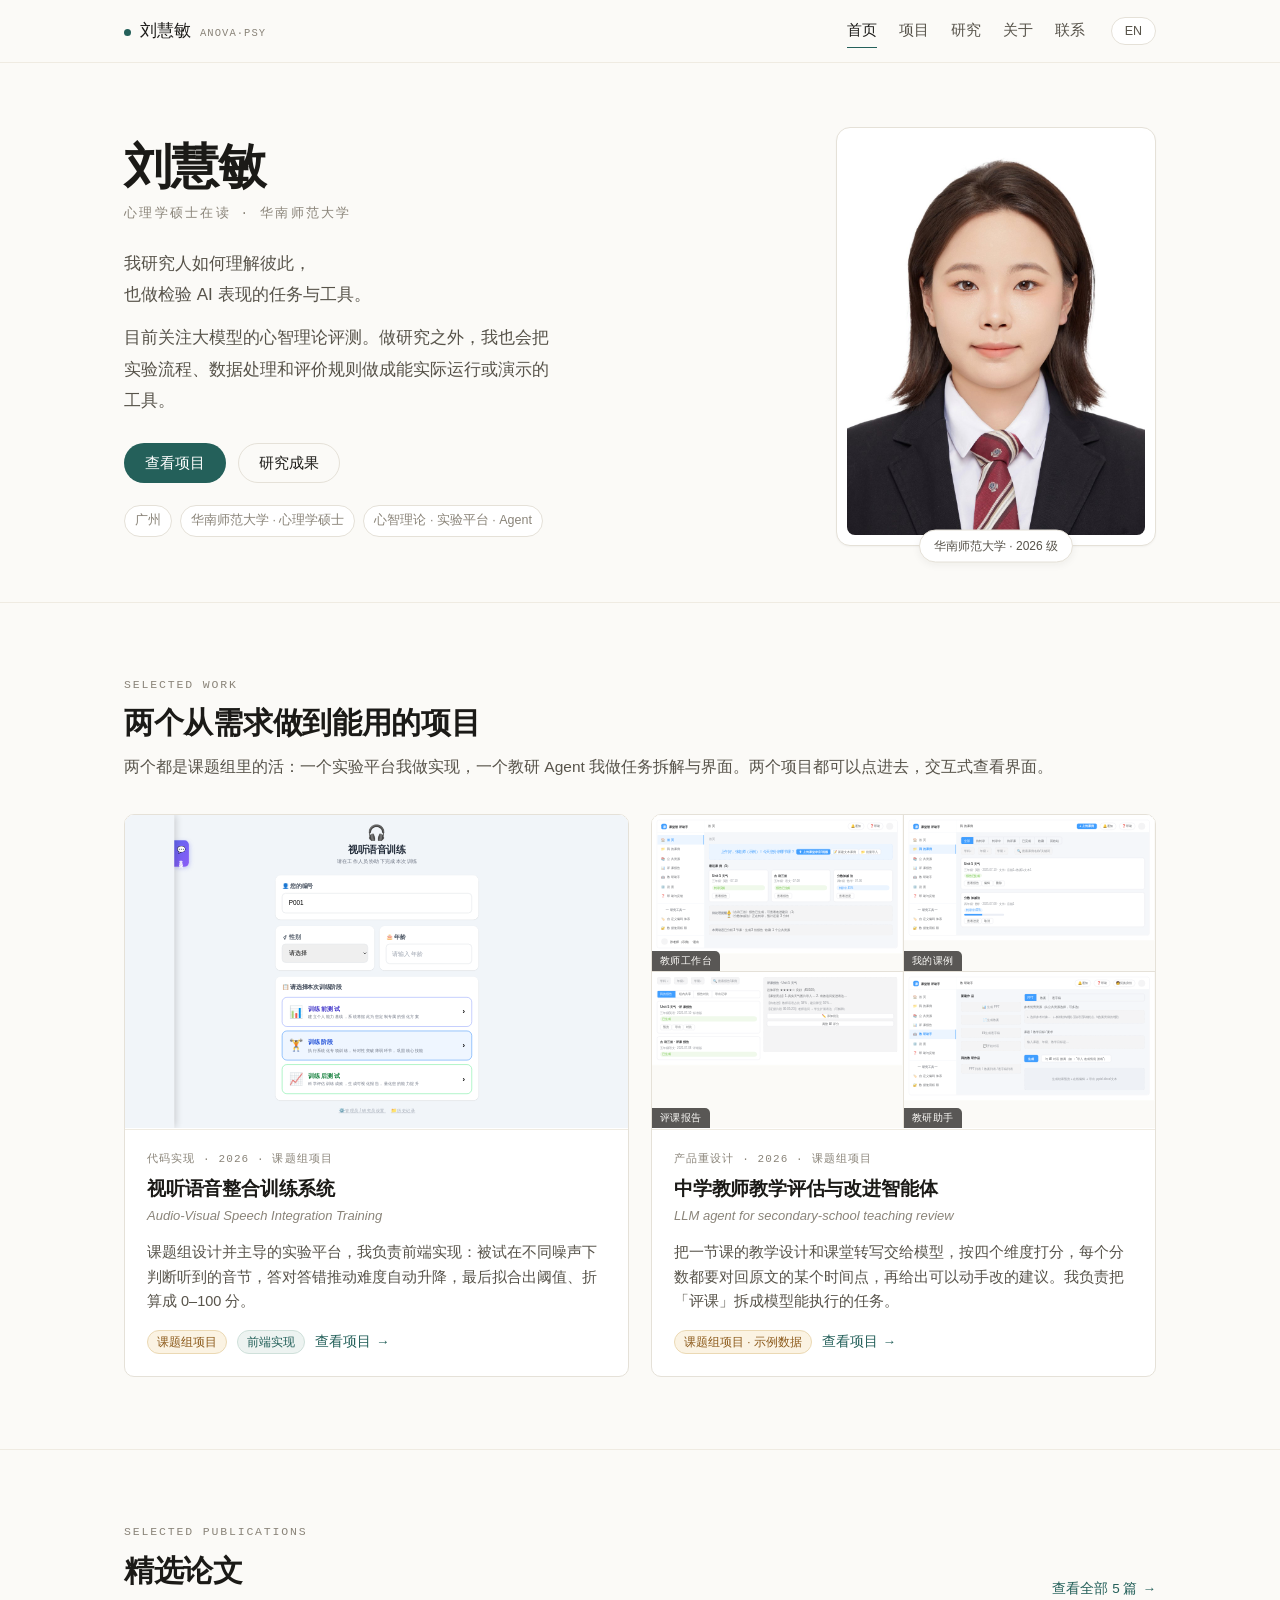
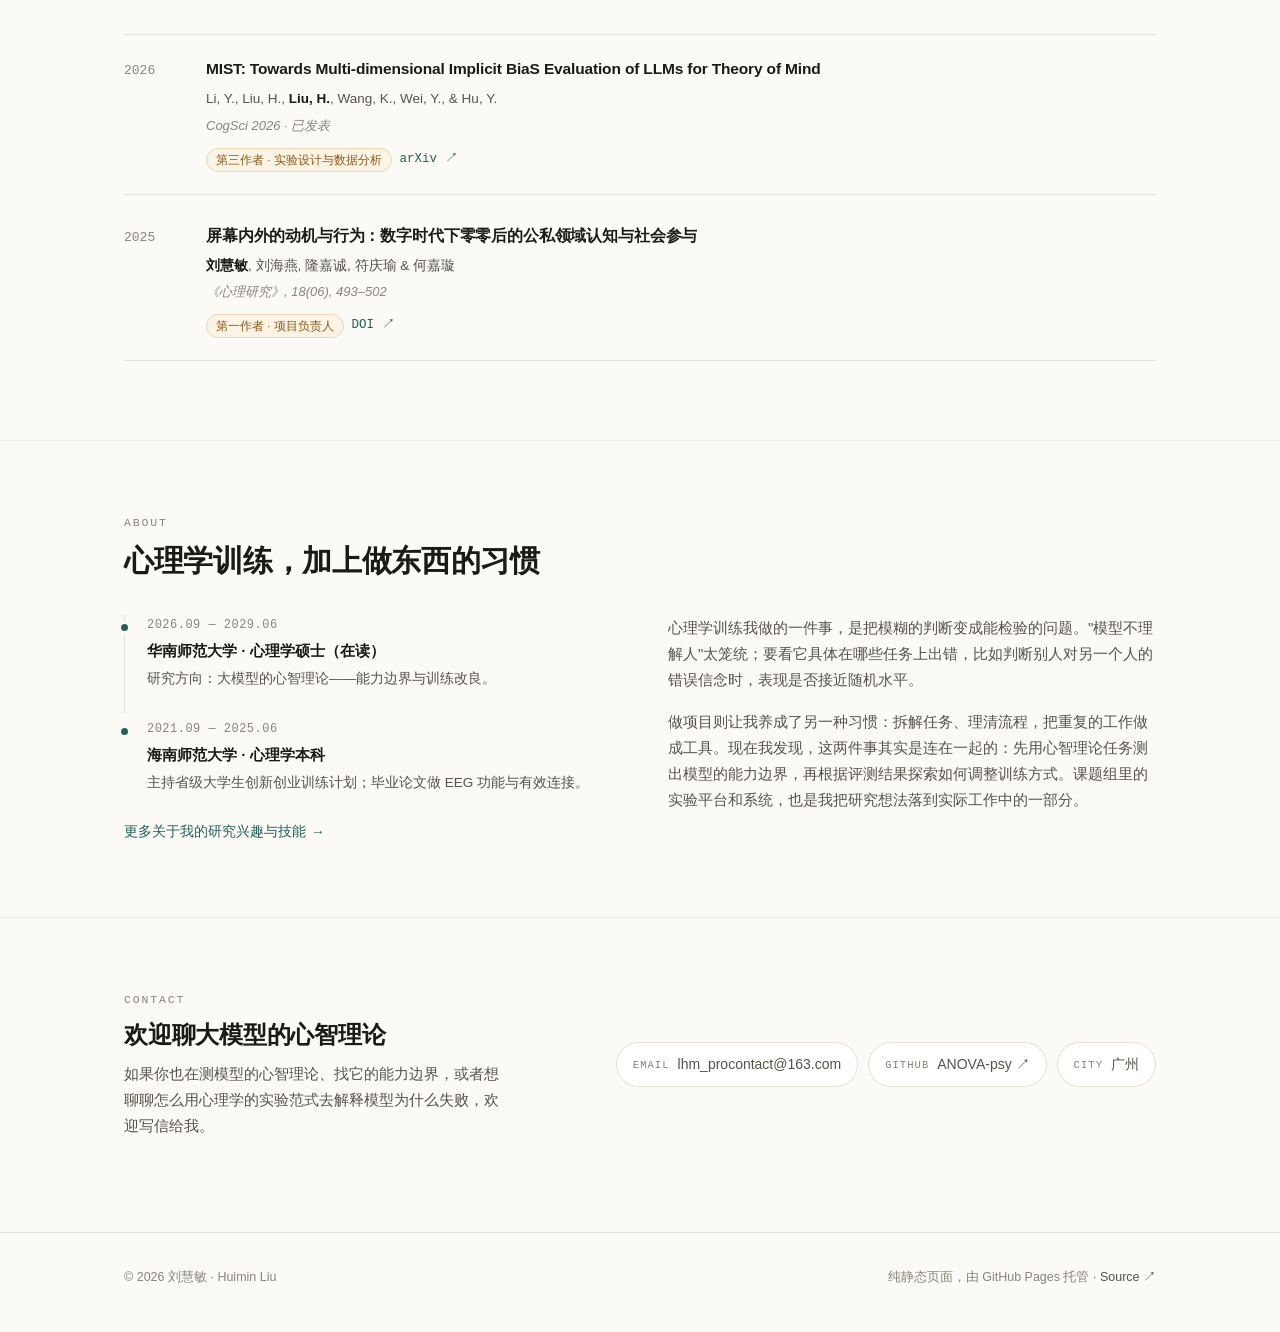
==== commit d1f1e858: "feat: 首页删兴趣气泡；关于页时间线改为加粗在前、日期在后并重写我做过的事；教师页统一管理人员表述并删约束条与Prompt模块" ====
--- a/index.html
+++ b/index.html
@@ -218,12 +218,6 @@
             <span class="zh">做项目则让我养成了另一种习惯：拆解任务、理清流程，把重复的工作做成工具。现在我发现，这两件事其实是连在一起的：先用心智理论任务测出模型的能力边界，再根据评测结果探索如何调整训练方式。课题组里的实验平台和系统，也是我把研究想法落到实际工作中的一部分。</span>
             <span class="en">Building things gave me the other habit: break a task down, settle the flow, and turn whatever repeats into a tool. Lately the two turn out to be one thing — measure where a model's theory of mind ends, then use that measurement to work out how training should change. The platforms and systems in my lab are part of carrying that into everyday work.</span>
           </p>
-          <div class="tag-row" style="margin-top:18px">
-            <span class="tag">心智理论 Theory of Mind</span>
-            <span class="tag">大模型评测 LLM evaluation</span>
-            <span class="tag">多感觉整合 Multisensory integration</span>
-            <span class="tag">数字行为与用户研究 Digital behaviour &amp; user research</span>
-          </div>
         </div>
       </div>
     </div>
--- a/assets/css/style.css
+++ b/assets/css/style.css
@@ -276,6 +276,10 @@
 .tl-what { font-size: 15px; font-weight: 600; margin: 2px 0 3px; }
 .tl-desc { font-size: 13.5px; color: var(--ink-2); }
 
+/* 关于页：加粗的机构/成果在前，日期或级别作为第二行，不再做成灰色小标签 */
+.timeline--plain .tl-what { margin: 0 0 2px; }
+.timeline--plain .tl-when { font-family: var(--sans); font-size: 13.5px; letter-spacing: 0; color: var(--ink-2); margin-bottom: 7px; }
+
 /* ---------- 技能分组 ---------- */
 .skill-groups { display: grid; grid-template-columns: repeat(3, minmax(0, 1fr)); gap: 22px; }
 .skill-group h3 { font-family: var(--sans); font-size: 13px; letter-spacing: .06em; text-transform: uppercase; color: var(--ink-3); margin-bottom: 12px; }
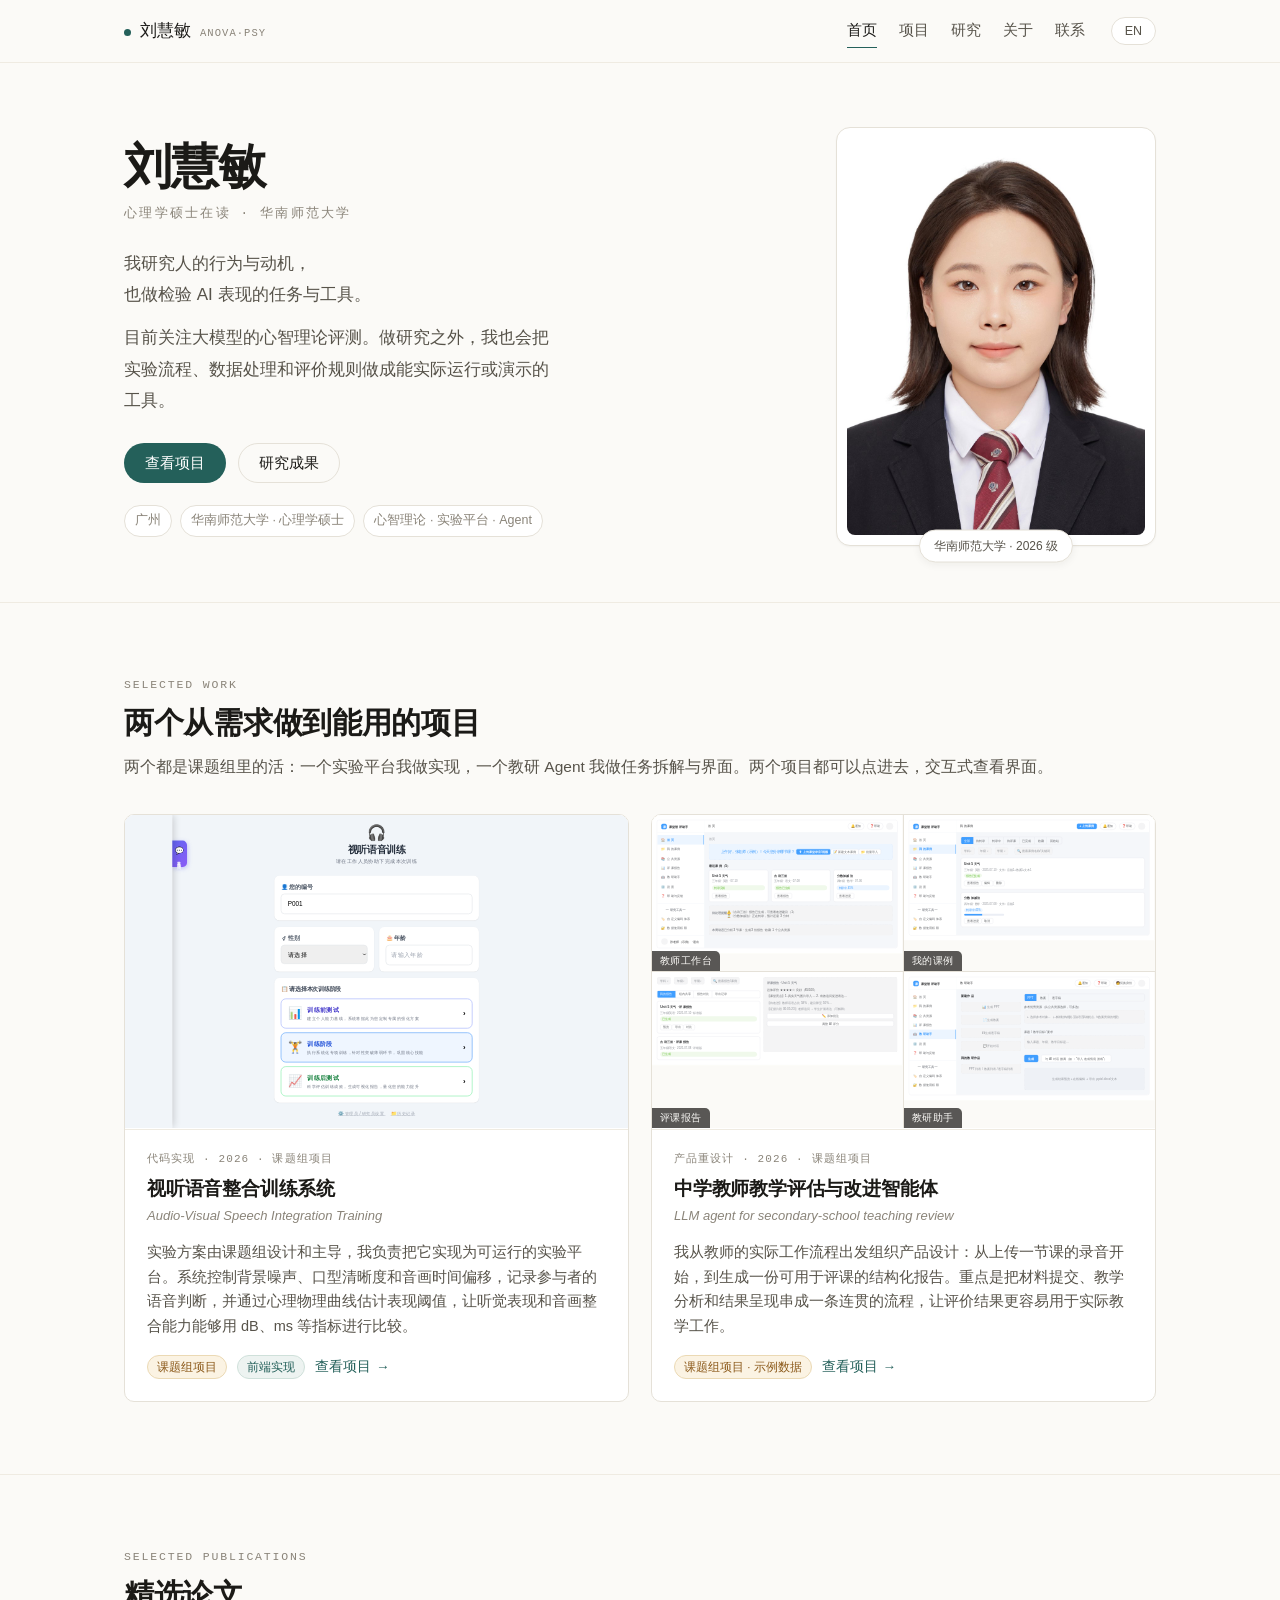
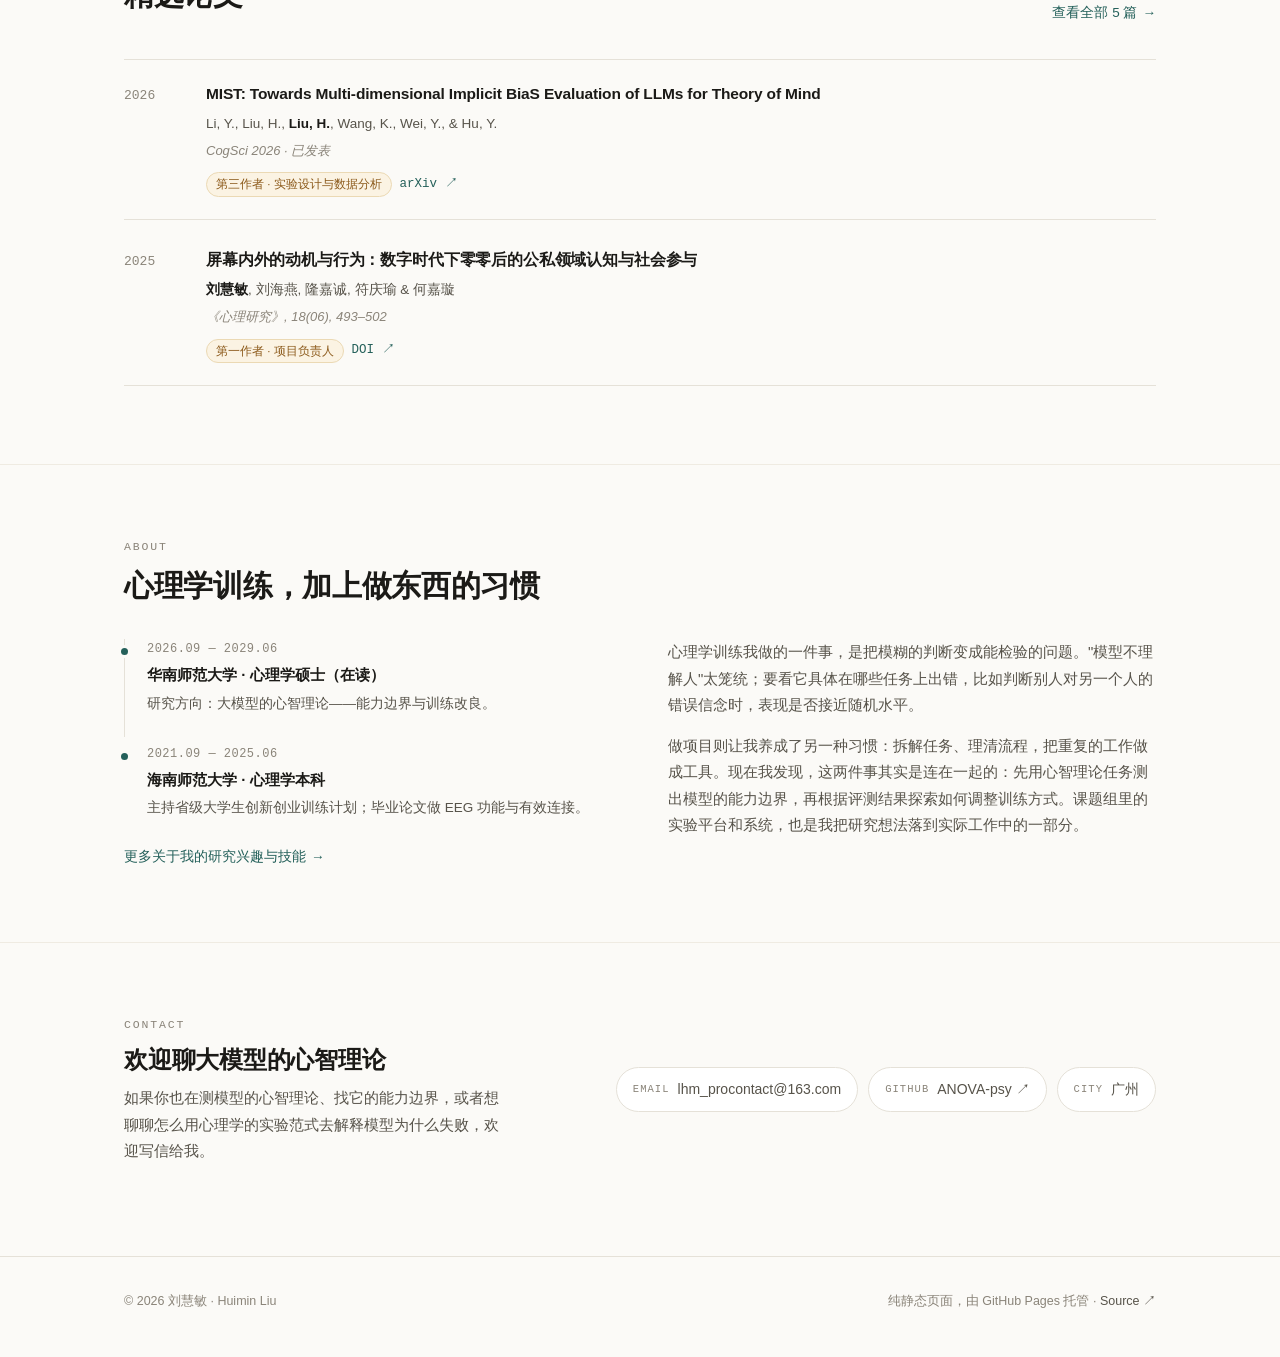
==== commit 2fc51c61: "feat: 首页、视听训练页与教师页内容更新" ====
--- a/index.html
+++ b/index.html
@@ -48,7 +48,7 @@
         <span class="name-en en">M.A. Student in Psychology · South China Normal University</span>
 
         <p class="hero-lede">
-          <span class="zh">我研究人如何理解彼此，<br>也做检验 AI 表现的任务与工具。</span>
+          <span class="zh">我研究人的行为与动机，<br>也做检验 AI 表现的任务与工具。</span>
           <span class="en">I study how people understand each other, and build the tasks and tools that test how well AI does the same.</span>
         </p>
         <p class="hero-lede">
@@ -107,8 +107,8 @@
             <h3 class="card-title"><a href="projects/audio-visual-training.html"><span class="zh">视听语音整合训练系统</span><span class="en">Audio-Visual Integration Training System</span></a></h3>
             <p class="card-sub">Audio-Visual Speech Integration Training</p>
             <p class="card-desc">
-              <span class="zh">课题组设计并主导的实验平台，我负责前端实现：被试在不同噪声下判断听到的音节，答对答错推动难度自动升降，最后拟合出阈值、折算成 0–100 分。</span>
-              <span class="en">A lab-designed platform; I built the front end. Listeners identify syllables under varying noise, responses move the difficulty up and down, and a psychometric curve turns the result into a threshold and a 0–100 score.</span>
+              <span class="zh">实验方案由课题组设计和主导，我负责把它实现为可运行的实验平台。系统控制背景噪声、口型清晰度和音画时间偏移，记录参与者的语音判断，并通过心理物理曲线估计表现阈值，让听觉表现和音画整合能力能够用 dB、ms 等指标进行比较。</span>
+              <span class="en">The research protocol was designed and led by my research group, and I was responsible for implementing it as a functional experimental platform. The system controls background noise, visual clarity of lip movements, and audiovisual asynchrony. It records participants’ speech judgments and uses psychometric curves to estimate performance thresholds, making auditory perception and audiovisual integration measurable in dB and milliseconds (ms).</span>
             </p>
             <div class="card-foot">
               <span class="tag tag--role"><span class="zh">课题组项目</span><span class="en">Lab project</span></span>
@@ -128,8 +128,8 @@
             <h3 class="card-title"><a href="projects/teacher-agent.html"><span class="zh">中学教师教学评估与改进智能体</span><span class="en">Teaching Evaluation &amp; Improvement Agent</span></a></h3>
             <p class="card-sub">LLM agent for secondary-school teaching review</p>
             <p class="card-desc">
-              <span class="zh">把一节课的教学设计和课堂转写交给模型，按四个维度打分，每个分数都要对回原文的某个时间点，再给出可以动手改的建议。我负责把「评课」拆成模型能执行的任务。</span>
-              <span class="en">Lesson plans and transcripts go in; four dimension scores come out, each pinned to a timestamp in the transcript, followed by changes a teacher can act on. My part was breaking "lesson review" into steps a model can execute.</span>
+              <span class="zh">我从教师的实际工作流程出发组织产品设计：从上传一节课的录音开始，到生成一份可用于评课的结构化报告。重点是把材料提交、教学分析和结果呈现串成一条连贯的流程，让评价结果更容易用于实际教学工作。</span>
+              <span class="en">I designed the product workflow around teachers’ everyday tasks, from uploading a lesson recording to receiving a structured report for lesson evaluation. The goal was to connect material submission, instructional analysis, and report generation in a coherent workflow, making the results easier to use in practical teaching and feedback.</span>
             </p>
             <div class="card-foot">
               <span class="tag tag--role"><span class="zh">课题组项目 · 示例数据</span><span class="en">Lab project · sample data</span></span>
